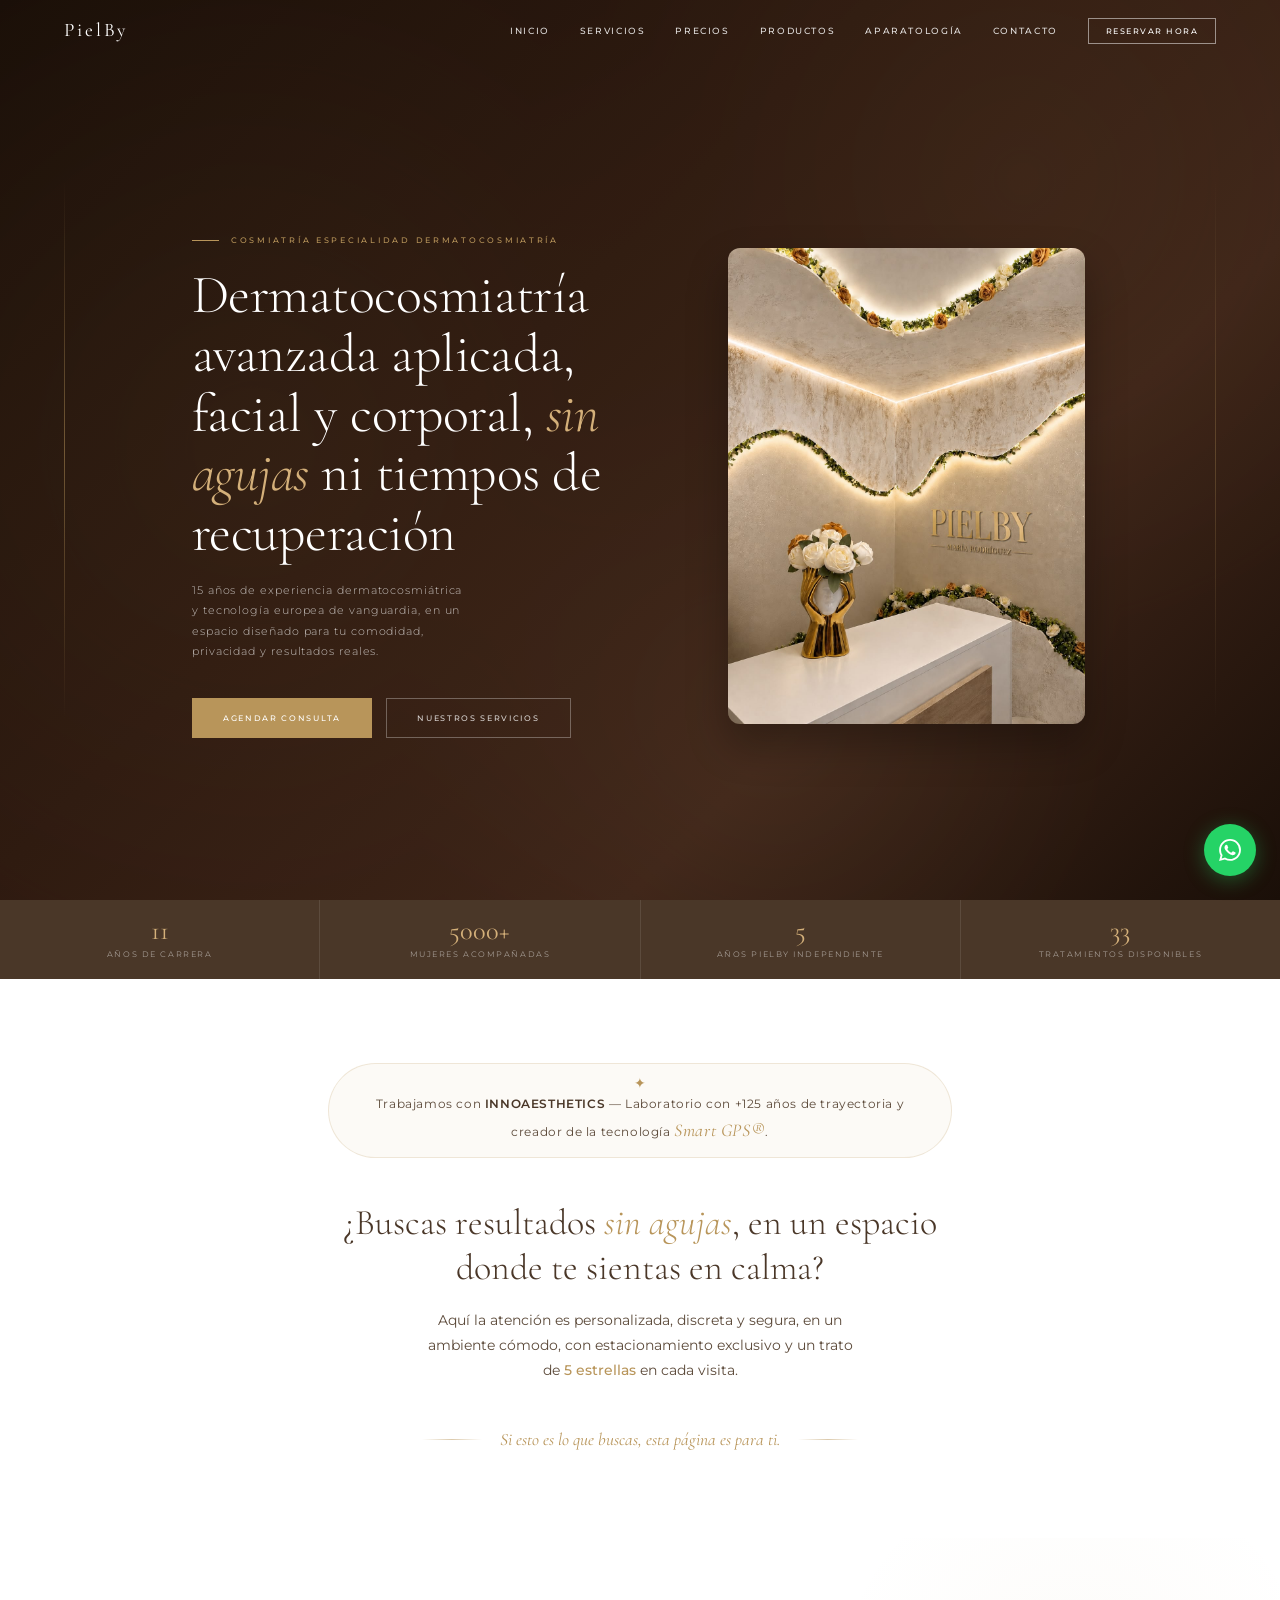
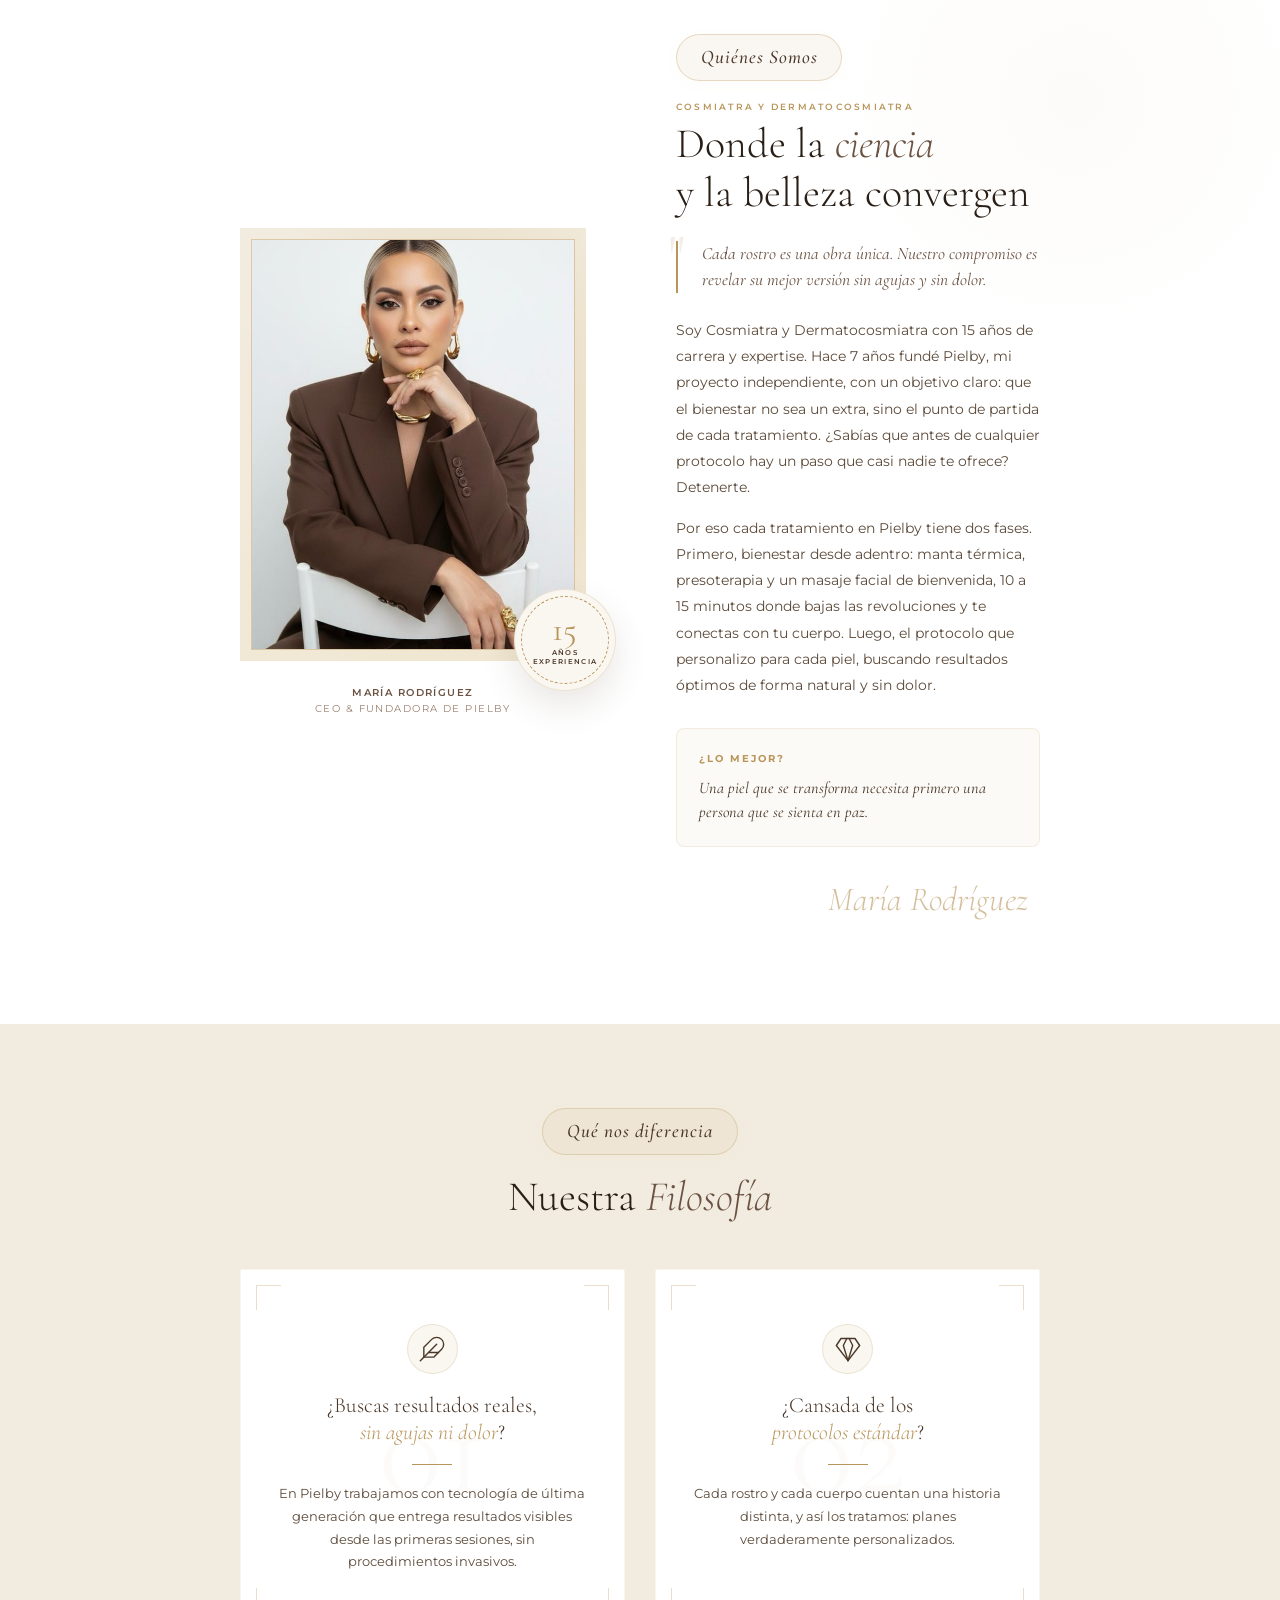
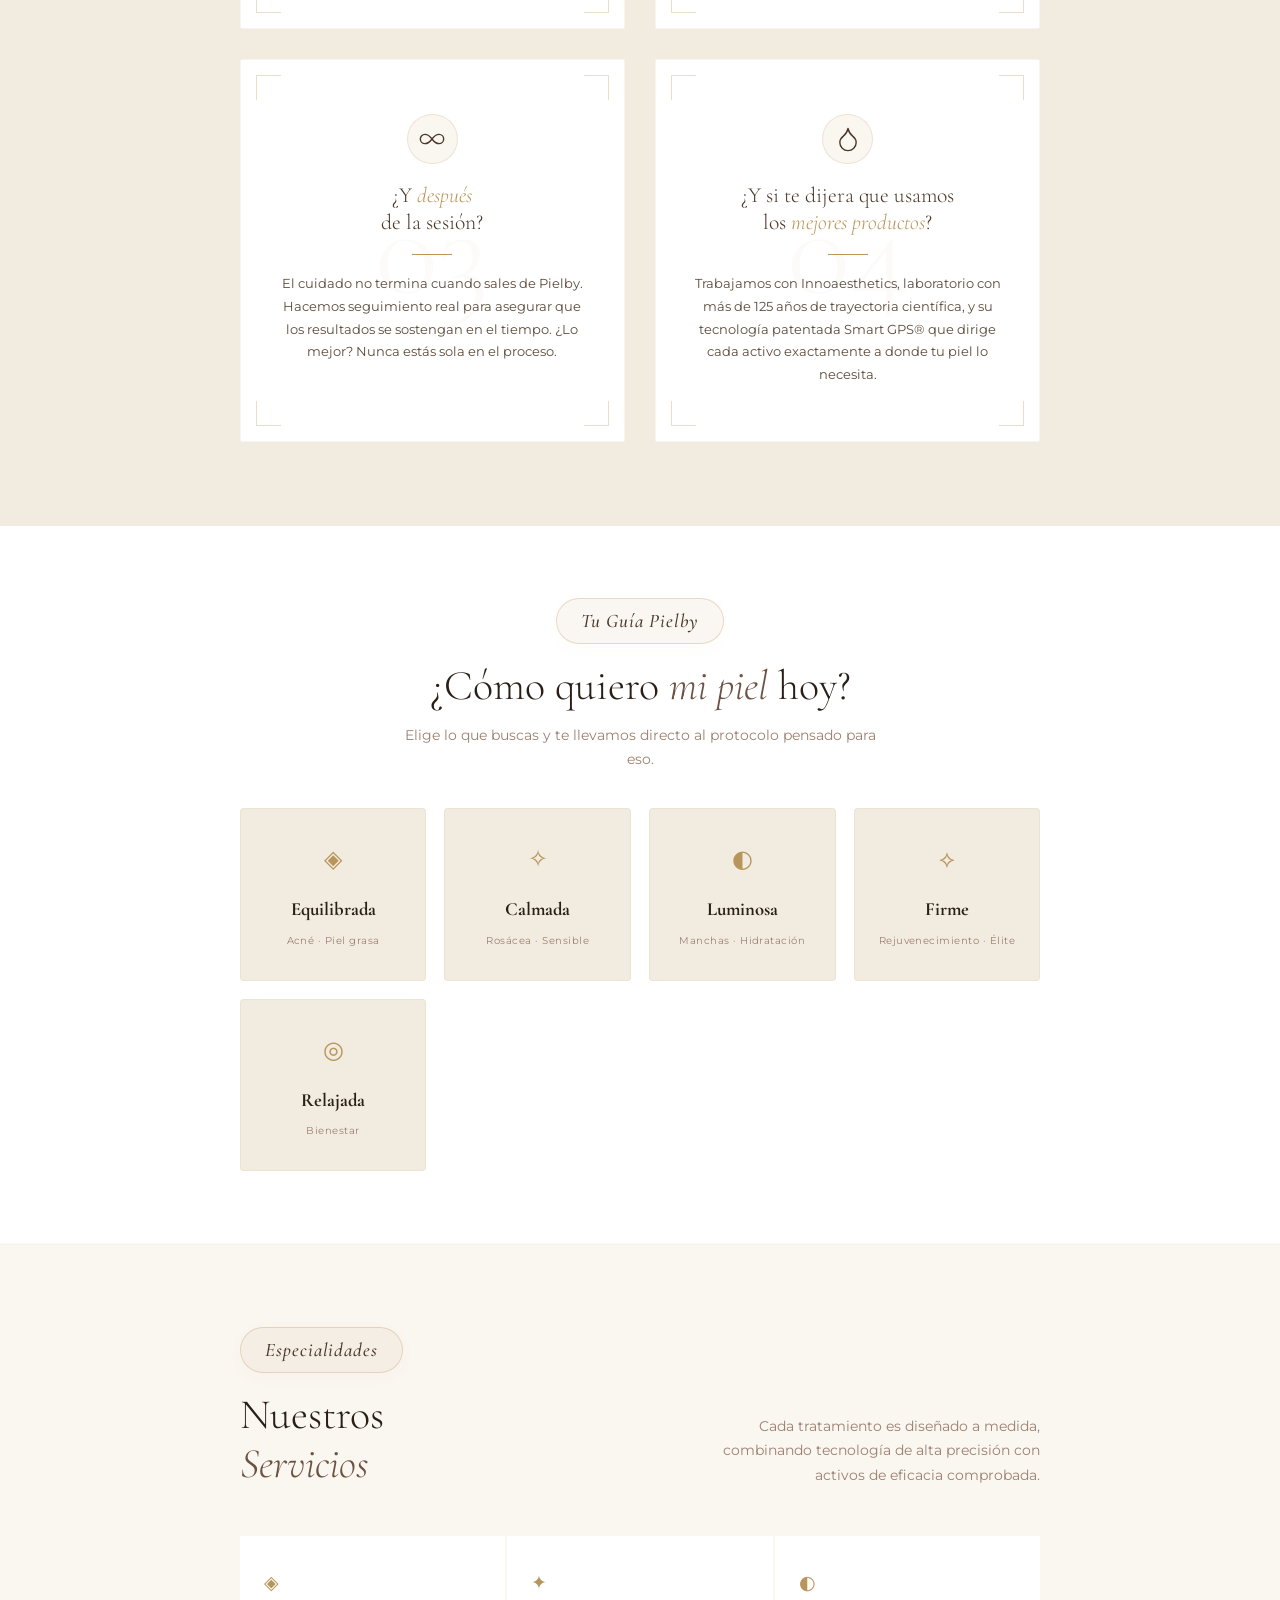
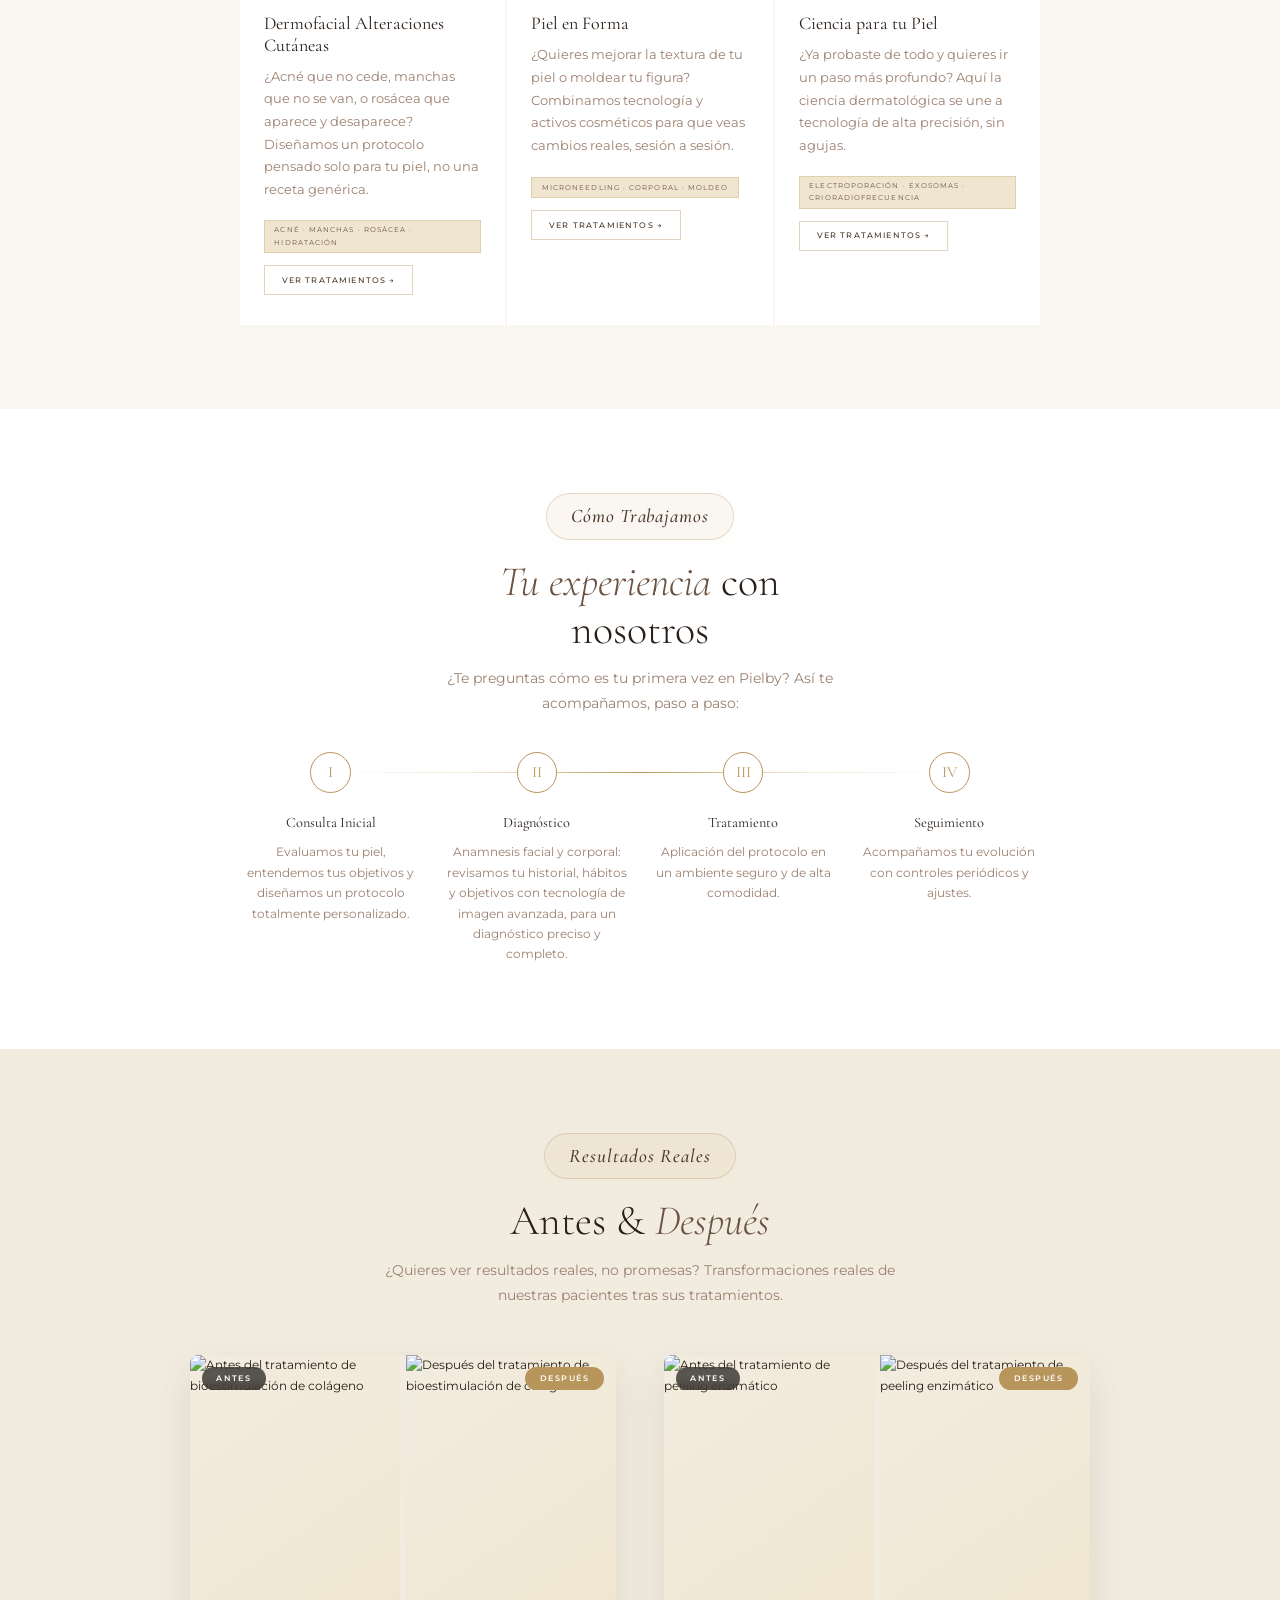
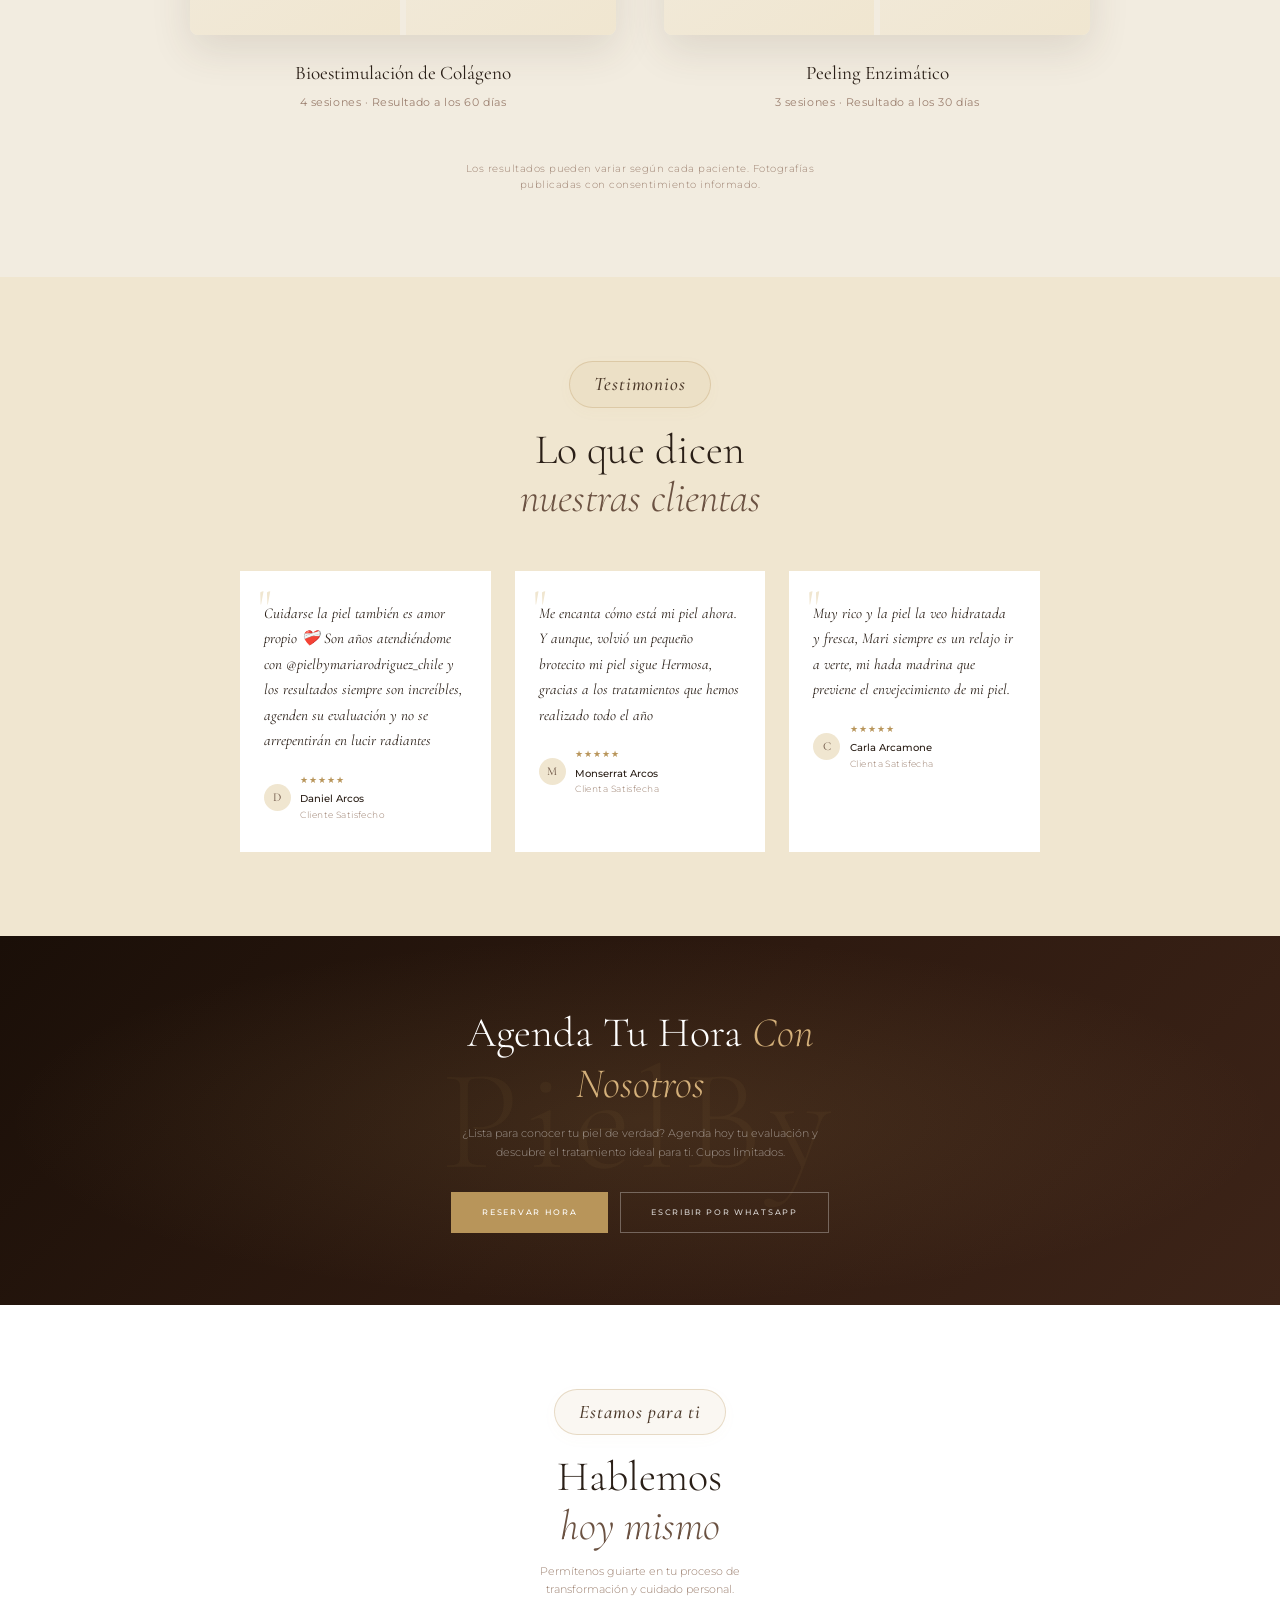
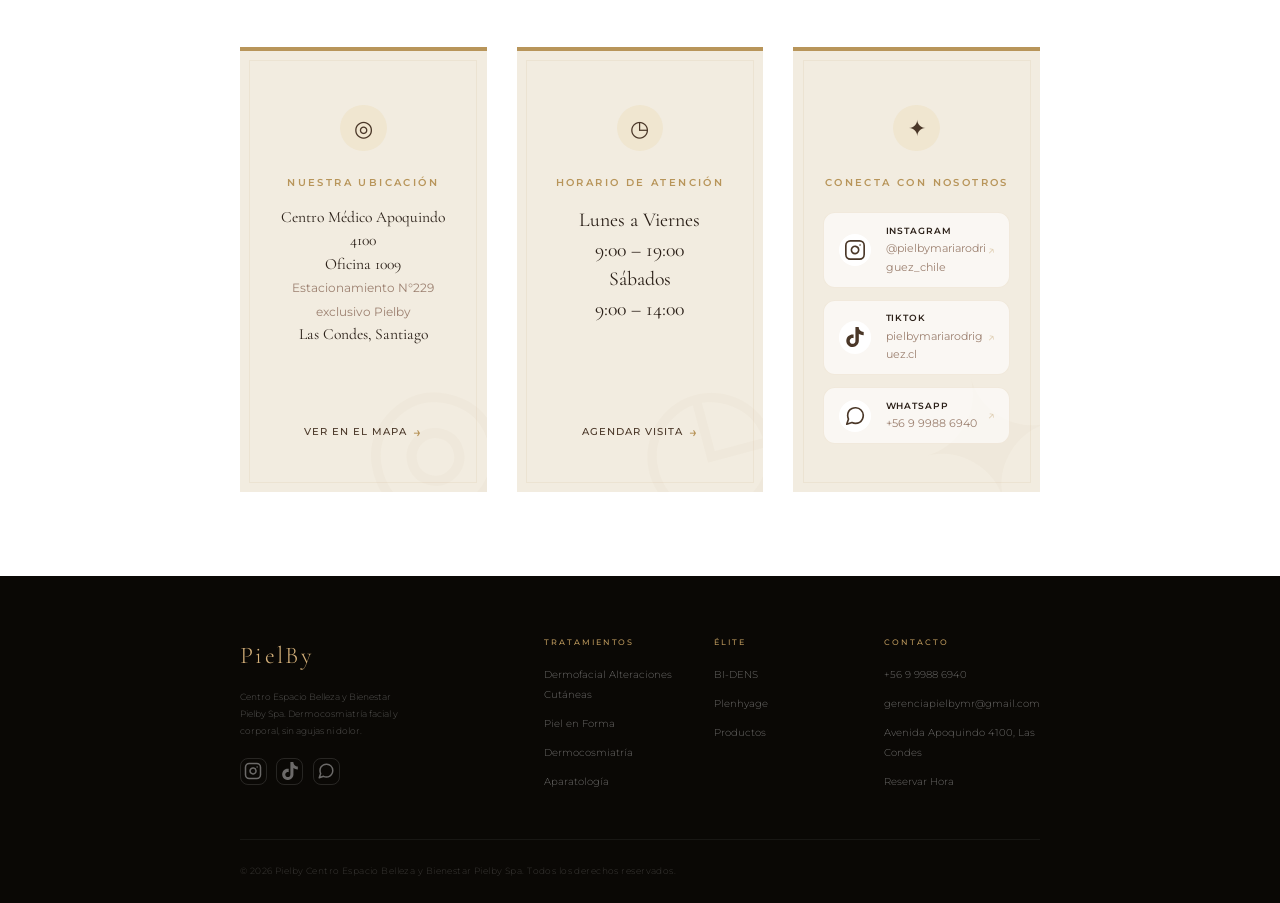
==== index.html @ 535d7259 "probando redireccion" ====
<!DOCTYPE html>
<html lang="es">
<head>
  <meta charset="UTF-8" />
  <meta name="viewport" content="width=device-width, initial-scale=1.0" />
  <title>PielBy — Cosmetología & Dermatocosmiatría</title>
  <link rel="preconnect" href="https://fonts.googleapis.com" />
  <link rel="preconnect" href="https://fonts.gstatic.com" crossorigin />
  <link href="https://fonts.googleapis.com/css2?family=Cormorant+Garamond:ital,wght@0,300;0,400;0,500;0,600;1,300;1,400&family=Montserrat:wght@300;400;500;600&display=swap" rel="stylesheet" />
  <link rel="stylesheet" href="style.css">
  <link rel="icon" type="image/svg+xml" href="Recursos/favicon.svg">
</head>
<body>

<!-- NAV -->
<nav id="navbar">
  <a href="#inicio" class="nav-logo">PielBy</a>
  <ul class="nav-links">
     <li><a href="/index.html#inicio">Inicio</a></li>
    <li><a href="/servicios.html">Servicios</a></li>
    <li><a href="/precios.html">Precios</a></li>  
    <li><a href="/productos.html">Productos</a></li>
    <li><a href="/aparatologia.html">Aparatología</a></li>
    <li><a href="/index.html#contacto">Contacto</a></li>
    <li><a href="https://wa.me/56999886940" class="nav-cta">Reservar Hora</a></li>
  </ul>
  <button class="hamburger" id="hamburger" aria-label="Menú">
    <span></span><span></span><span></span>
  </button>
</nav>

<!-- MOBILE MENU -->
<div class="mobile-menu" id="mobileMenu">
  <button class="mobile-close" id="mobileClose" aria-label="Cerrar menú">✕</button>
  <a href="#inicio" class="mobile-link">Inicio</a>
  <a href="https://github.com/Sebas910/Piel-By/servicios.html" class="mobile-link">Servicios</a>
  <a href="https://github.com/Sebas910/Piel-By/precios.html" class="mobile-link">Precios</a>
  <a href="https://github.com/Sebas910/Piel-By/productos.html" class="mobile-link">Productos</a>
  <a href="https://github.com/Sebas910/Piel-By/aparatologia.html" class="mobile-link">Aparatología</a>
  <a href="https://github.com/Sebas910/Piel-By/index.html#contacto" class="mobile-link">Contacto</a>
  <a href="https://wa.me/56999886940" class="mobile-link" style="color: var(--gold);">Reservar Hora</a>
</div>

<!-- HERO -->
<section class="hero" id="inicio">
  <div class="hero-bg"></div>
  <div class="hero-pattern"></div>
  <div class="hero-line-left"></div>
  <div class="hero-line-right"></div>
 <div class="hero-content">
  <div class="hero-text">
    <p class="hero-eyebrow">Cosmiatría Especialidad Dermatocosmiatría</p>
    <h1 class="hero-title">
      Dermatocosmiatría avanzada aplicada, facial y corporal, <em>sin agujas</em> ni tiempos de recuperación
    </h1>
    <p class="hero-subtitle">15 años de experiencia dermatocosmiátrica y tecnología europea de vanguardia, en un espacio diseñado para tu comodidad, privacidad y resultados reales.</p>
    <div class="hero-actions">
      <a href="https://wa.me/56999886940" class="btn-primary">Agendar Consulta</a>
      <a href="#servicios" class="btn-ghost">Nuestros Servicios</a>
    </div>
  </div>
  
  <div class="hero-image">
    <div class="contenedor-limitado">
      <img src="Recursos/pielby-recepcion.jpeg" alt="Tratamiento estético PielBy">
    </div>
  </div>
  </div>
</section>

<!-- STATS -->
<div class="stats-ribbon">
  <div class="stat-item reveal">
    <span class="stat-number" data-target="15">15</span>
    <span class="stat-label">Años de Carrera</span>
  </div>
  <div class="stat-item reveal" style="transition-delay:0.1s">
    <span class="stat-number" >5000+</span>
    <span class="stat-label">Mujeres Acompañadas</span>
  </div>
  <div class="stat-item reveal" style="transition-delay:0.2s">
    <span class="stat-number" data-target="7">7</span>
    <span class="stat-label">Años Pielby Independiente</span>
  </div>
  <div class="stat-item reveal" style="transition-delay:0.3s">
    <span class="stat-number" data-target="45">45</span>
    <span class="stat-label">Tratamientos Disponibles</span>
  </div>
</div>

<!-- INTRO POST-STATS -->
<section class="intro-block reveal">
  <div class="intro-container">
    
    <!-- Sello de Laboratorio Partner -->
    <div class="intro-partner">
      <span class="partner-icon">✦</span>
      <p class="partner-text">Trabajamos con <strong>Innoaesthetics</strong> — Laboratorio con +125 años de trayectoria y creador de la tecnología <em>Smart GPS®</em>.</p>
    </div>
    
    <!-- Mensaje Principal -->
    <h2 class="intro-statement">
      ¿Buscas resultados <em>sin agujas</em>, en un espacio donde te sientas en calma?
    </h2>
    <p class="intro-text">
      Aquí la atención es personalizada, discreta y segura, en un ambiente cómodo, con estacionamiento exclusivo y un trato de <strong>5 estrellas</strong> en cada visita.
    </p>
    
    <!-- Cierre Elegante -->
    <div class="intro-hook-wrapper">
      <div class="hook-line"></div>
      <p class="intro-hook">Si esto es lo que buscas, esta página es para ti.</p>
      <div class="hook-line"></div>
    </div>

  </div>
</section>

<!-- ABOUT -->
<section class="about" id="nosotros">
  <!-- Elemento decorativo de fondo -->
  <div class="about-bg-decor"></div>

  <div class="about-grid">
    <div class="about-visual reveal-left">
      <div class="about-img-frame">
        <div class="about-img-clip">
          <div class="about-img-overlay">
            <img class="about-img" src="Recursos/Imagen-Inicio.jpeg" alt="María Rodríguez CEO Pielby">
          </div>
        </div>
        <!-- Nuevo sello decorativo flotante -->
        <div class="about-badge-new">
          <span class="badge-ring"></span>
          <div class="badge-content">
            <span class="badge-number">15</span>
            <span class="badge-text">Años<br>Experiencia</span>
          </div>
        </div>
      </div>
      <p class="about-caption">
        <strong>María Rodríguez</strong><br>CEO & Fundadora de Pielby
      </p>
    </div>
    
    <div class="about-text reveal-right">
      <div class="section-tag">Quiénes Somos</div>
      <p class="about-eyebrow">Cosmiatra y Dermatocosmiatra</p>
      
      <h2 class="section-title">Donde la <em>ciencia</em><br>y la belleza convergen</h2>
      
      <!-- Cita destacada con diseño editorial -->
      <div class="about-quote-box">
        <span class="quote-icon">"</span>
        <p class="about-lead">Cada rostro es una obra única. Nuestro compromiso es revelar su mejor versión sin agujas y sin dolor.</p>
      </div>
      
      <p class="about-body">Soy Cosmiatra y Dermatocosmiatra con 15 años de carrera y expertise. Hace 7 años fundé Pielby, mi proyecto independiente, con un objetivo claro: que el bienestar no sea un extra, sino el punto de partida de cada tratamiento. ¿Sabías que antes de cualquier protocolo hay un paso que casi nadie te ofrece? Detenerte.</p>
      
      <p class="about-body">Por eso cada tratamiento en Pielby tiene dos fases. Primero, bienestar desde adentro: manta térmica, presoterapia y un masaje facial de bienvenida, 10 a 15 minutos donde bajas las revoluciones y te conectas con tu cuerpo. Luego, el protocolo que personalizo para cada piel, buscando resultados óptimos de forma natural y sin dolor.</p>
      
      <!-- Caja de resalte final -->
      <div class="about-highlight">
        <p><strong>¿Lo mejor?</strong>Una piel que se transforma necesita primero una persona que se sienta en paz.</p>
      </div>

      <!-- Firma personal -->
      <div class="about-signature">
        <span class="signature-font">María Rodríguez</span>
      </div>
    </div>
  </div>
</section>

<!-- QUÉ NOS DIFERENCIA -->
<section class="differentiators" id="diferenciadores">
  <div class="diff-container">
    
    <div class="diff-header reveal">
      <div class="section-tag">Qué nos diferencia</div>
      <h2 class="section-title">Nuestra <em>Filosofía</em></h2>
    </div>
    
    <div class="diff-grid">
      
      <!-- Pilar 1 -->
      <div class="diff-card reveal" style="transition-delay: 0s;">
        <div class="diff-decor"></div>
        <span class="diff-num">01</span>
        
        <div class="diff-icon-wrapper">
          <!-- Ícono Pluma (Sin dolor / Delicadeza) -->
          <svg width="28" height="28" viewBox="0 0 24 24" fill="none" stroke="currentColor" stroke-width="1.2" stroke-linecap="round" stroke-linejoin="round">
            <path d="M20.24 12.24a6 6 0 0 0-8.49-8.49L5 10.5V19h8.5z"></path>
            <line x1="16" y1="8" x2="2" y2="22"></line>
            <line x1="17.5" y1="15" x2="9" y2="15"></line>
          </svg>
        </div>

        <h3 class="diff-title">¿Buscas resultados reales,<br><em>sin agujas ni dolor</em>?</h3>
        <div class="diff-separator"></div>
        <p class="diff-text">En Pielby trabajamos con tecnología de última generación que entrega resultados visibles desde las primeras sesiones, sin procedimientos invasivos.</p>
      </div>
      
      <!-- Pilar 2 -->
      <div class="diff-card reveal" style="transition-delay: 0.1s;">
        <div class="diff-decor"></div>
        <span class="diff-num">02</span>
        
        <div class="diff-icon-wrapper">
          <!-- Ícono Diamante (Exclusivo / Personalizado) -->
          <svg width="28" height="28" viewBox="0 0 24 24" fill="none" stroke="currentColor" stroke-width="1.2" stroke-linecap="round" stroke-linejoin="round">
            <path d="M6 3h12l4 6-10 13L2 9Z"></path>
            <path d="M11 3 8 9l4 13"></path>
            <path d="M13 3l3 6-4 13"></path>
          </svg>
        </div>

        <h3 class="diff-title">¿Cansada de los<br><em>protocolos estándar</em>?</h3>
        <div class="diff-separator"></div>
        <p class="diff-text">Cada rostro y cada cuerpo cuentan una historia distinta, y así los tratamos: planes verdaderamente personalizados.</p>
      </div>
      
      <!-- Pilar 3 -->
      <div class="diff-card reveal" style="transition-delay: 0.2s;">
        <div class="diff-decor"></div>
        <span class="diff-num">03</span>
        
        <div class="diff-icon-wrapper">
          <!-- Ícono Infinito (Acompañamiento continuo) -->
          <svg width="28" height="28" viewBox="0 0 24 24" fill="none" stroke="currentColor" stroke-width="1.2" stroke-linecap="round" stroke-linejoin="round">
            <path d="M12 12c-2-2.67-4-4-6-4a4 4 0 1 0 0 8c2 0 4-1.33 6-4Zm0 0c2 2.67 4 4 6 4a4 4 0 1 0 0-8c-2 0-4 1.33-6 4Z"></path>
          </svg>
        </div>

        <h3 class="diff-title">¿Y <em>después</em><br>de la sesión?</h3>
        <div class="diff-separator"></div>
        <p class="diff-text">El cuidado no termina cuando sales de Pielby. Hacemos seguimiento real para asegurar que los resultados se sostengan en el tiempo. ¿Lo mejor? Nunca estás sola en el proceso.</p>
      </div>
      
      <!-- Pilar 4 -->
      <div class="diff-card reveal" style="transition-delay: 0.3s;">
        <div class="diff-decor"></div>
        <span class="diff-num">04</span>
        
        <div class="diff-icon-wrapper">
          <!-- Ícono Gota (Sérum / Ciencia / Mejores productos) -->
          <svg width="28" height="28" viewBox="0 0 24 24" fill="none" stroke="currentColor" stroke-width="1.2" stroke-linecap="round" stroke-linejoin="round">
            <path d="M12 22a7 7 0 0 0 7-7c0-2-1-3.9-3-5.5s-3.5-4-4-6.5c-.5 2.5-2 4.9-4 6.5C6 11.1 5 13 5 15a7 7 0 0 0 7 7z"></path>
          </svg>
        </div>

        <h3 class="diff-title">¿Y si te dijera que usamos<br>los <em>mejores productos</em>?</h3>
        <div class="diff-separator"></div>
        <p class="diff-text">Trabajamos con Innoaesthetics, laboratorio con más de 125 años de trayectoria científica, y su tecnología patentada Smart GPS® que dirige cada activo exactamente a donde tu piel lo necesita.</p>
      </div>
      
    </div>
  </div>
</section>

<!-- GUÍA PIELBY -->
<section class="guide" id="guia" style="background: var(--white); padding: 6rem 5vw;">
  <div style="text-align:center; max-width:40rem; margin:0 auto 3rem;">
    <div class="section-tag reveal" style="justify-content:center; gap:0.8rem">Tu Guía Pielby</div>
    <h2 class="section-title reveal">¿Cómo quiero <em>mi piel</em> hoy?</h2>
    <p class="services-desc reveal" style="text-align: center; margin: 1rem auto 0; max-width: 100%;">Elige lo que buscas y te llevamos directo al protocolo pensado para eso.</p>
  </div>
  
  <div class="guide-grid reveal" style="display: grid; grid-template-columns: repeat(auto-fit, minmax(180px, 1fr)); gap: 1.5rem; max-width: 66.7rem; margin: 0 auto;">
    
    <div class="guide-card">
      <div class="guide-icon">◈</div>
      <h3 class="guide-title">Equilibrada</h3>
      <p class="guide-tags">Acné · Piel grasa</p>
    </div>
    
    <div class="guide-card">
      <div class="guide-icon">✧</div>
      <h3 class="guide-title">Calmada</h3>
      <p class="guide-tags">Rosácea · Sensible</p>
    </div>
    
    <div class="guide-card">
      <div class="guide-icon">◐</div>
      <h3 class="guide-title">Luminosa</h3>
      <p class="guide-tags">Manchas · Hidratación</p>
    </div>
    
    <div class="guide-card">
      <div class="guide-icon">⟡</div>
      <h3 class="guide-title">Firme</h3>
      <p class="guide-tags">Rejuvenecimiento · Élite</p>
    </div>
    
    <div class="guide-card">
      <div class="guide-icon">◎</div>
      <h3 class="guide-title">Relajada</h3>
      <p class="guide-tags">Bienestar</p>
    </div>

  </div>
</section>

<!-- SERVICES -->
<section class="services" id="servicios">
  <div class="services-header">
    <div>
      <div class="section-tag">Especialidades</div>
      <h2 class="section-title">Nuestros<br><em>Servicios</em></h2>
    </div>
    <p class="services-desc">Cada tratamiento es diseñado a medida, combinando tecnología de alta precisión con activos de eficacia comprobada.</p>
  </div>
  <div class="services-grid">

    <!-- CATEGORÍA 1 -->
    <div class="service-card reveal" style="transition-delay:0s;">
      <div class="service-icon">◈</div>
      <h3 class="service-name">Dermofacial Alteraciones Cutáneas</h3>
      <p class="service-desc">¿Acné que no cede, manchas que no se van, o rosácea que aparece y desaparece? Diseñamos un protocolo pensado solo para tu piel, no una receta genérica.</p>
      <span class="service-tag">Acné · Manchas · Rosácea · Hidratación</span>
      <br>
      <a href="servicios.html#patologias" class="service-card-btn">Ver tratamientos →</a>
    </div>

    <!-- CATEGORÍA 2 -->
    <div class="service-card reveal" style="transition-delay:0.1s;">
      <div class="service-icon">✦</div>
      <h3 class="service-name">Piel en Forma</h3>
      <p class="service-desc">¿Quieres mejorar la textura de tu piel o moldear tu figura? Combinamos tecnología y activos cosméticos para que veas cambios reales, sesión a sesión.</p>
      <span class="service-tag">Microneedling · Corporal · Moldeo</span>
      <br>
      <a href="servicios.html#cosmetologia" class="service-card-btn">Ver tratamientos →</a>
    </div>

    <!-- CATEGORÍA 3 -->
    <div class="service-card reveal" style="transition-delay:0.2s;">
      <div class="service-icon">◐</div>
      <h3 class="service-name">Ciencia para tu Piel</h3>
      <p class="service-desc">¿Ya probaste de todo y quieres ir un paso más profundo? Aquí la ciencia dermatológica se une a tecnología de alta precisión, sin agujas.</p>
      <span class="service-tag">Electroporación · Exosomas · CrioRadiofrecuencia</span>
      <br>
      <a href="servicios.html#dermocosmiatria" class="service-card-btn">Ver tratamientos →</a>
    </div>

  </div>
</section>

<!-- PROCESS -->
<section class="process">
  <div style="text-align:center; max-width:33.5rem; margin:0 auto 1rem;">
    <div class="section-tag reveal" style="justify-content:center; gap:0.8rem">Cómo Trabajamos</div>
    <h2 class="section-title reveal"><em>Tu experiencia</em> con nosotros</h2>
    <p class="services-desc reveal" style="text-align: center; margin: 1rem auto 0; max-width: 100%;">¿Te preguntas cómo es tu primera vez en Pielby? Así te acompañamos, paso a paso:</p>
  </div>
  <div class="process-grid">
    <div class="process-step reveal" style="transition-delay:0s">
      <div class="step-circle"><span class="step-num">I</span></div>
      <h3 class="step-title">Consulta Inicial</h3>
      <p class="step-text">Evaluamos tu piel, entendemos tus objetivos y diseñamos un protocolo totalmente personalizado.</p>
    </div>
    <div class="process-step reveal" style="transition-delay:0.1s">
      <div class="step-circle"><span class="step-num">II</span></div>
      <h3 class="step-title">Diagnóstico</h3>
      <p class="step-text">Anamnesis facial y corporal: revisamos tu historial, hábitos y objetivos con tecnología de imagen avanzada, para un diagnóstico preciso y completo.</p>
    </div>
    <div class="process-step reveal" style="transition-delay:0.2s">
      <div class="step-circle"><span class="step-num">III</span></div>
      <h3 class="step-title">Tratamiento</h3>
      <p class="step-text">Aplicación del protocolo en un ambiente seguro y de alta comodidad.</p>
    </div>
    <div class="process-step reveal" style="transition-delay:0.3s">
      <div class="step-circle"><span class="step-num">IV</span></div>
      <h3 class="step-title">Seguimiento</h3>
      <p class="step-text">Acompañamos tu evolución con controles periódicos y ajustes.</p>
    </div>
  </div>
</section>

<!-- ANTES Y DESPUÉS -->
<section class="results" id="resultados">
  <div class="results-header">
    <div class="section-tag reveal" style="justify-content:center; gap:0.8rem">Resultados Reales</div>
    <h2 class="section-title reveal">Antes &amp; <em>Después</em></h2>
    <p class="results-desc reveal">¿Quieres ver resultados reales, no promesas? Transformaciones reales de nuestras pacientes tras sus tratamientos.</p>
  </div>
  <div class="results-grid">

    <div class="ba-card reveal" style="transition-delay:0s">
      <div class="ba-pair">
        <div class="ba-photo">
          <img src="Recursos/Antes-Despues/paciente1-antes.jpg" alt="Antes del tratamiento de bioestimulación de colágeno">
          <span class="ba-tag ba-tag-before">Antes</span>
        </div>
        <div class="ba-photo">
          <img src="Recursos/Antes-Despues/paciente1-despues.jpg" alt="Después del tratamiento de bioestimulación de colágeno">
          <span class="ba-tag ba-tag-after">Después</span>
        </div>
      </div>
      <div class="ba-info">
        <h3 class="ba-treatment">Bioestimulación de Colágeno</h3>
        <p class="ba-sessions">4 sesiones · Resultado a los 60 días</p>
      </div>
    </div>

    <div class="ba-card reveal" style="transition-delay:0.1s">
      <div class="ba-pair">
        <div class="ba-photo">
          <img src="Recursos/Antes-Despues/paciente2-antes.jpg" alt="Antes del tratamiento de peeling enzimático">
          <span class="ba-tag ba-tag-before">Antes</span>
        </div>
        <div class="ba-photo">
          <img src="Recursos/Antes-Despues/paciente2-despues.jpg" alt="Después del tratamiento de peeling enzimático">
          <span class="ba-tag ba-tag-after">Después</span>
        </div>
      </div>
      <div class="ba-info">
        <h3 class="ba-treatment">Peeling Enzimático</h3>
        <p class="ba-sessions">3 sesiones · Resultado a los 30 días</p>
      </div>
    </div>

  </div>
  <p class="results-disclaimer reveal">Los resultados pueden variar según cada paciente. Fotografías publicadas con consentimiento informado.</p>
</section>

<!-- TESTIMONIOS -->
<section class="testimonials">
  <div class="testimonials-header">
    <div class="section-tag reveal">Testimonios</div>
    <h2 class="section-title reveal">Lo que dicen<br><em>nuestras clientas</em></h2>
  </div>
  <div class="testimonials-grid">
    <a href="https://www.instagram.com/p/DZBH5u8yWgY/" target="_blank" class="testimonial-card">
  <div class="testimonial-quote">"</div>
  <p class="testimonial-text">Cuidarse la piel también es amor propio ❤️‍🩹 Son años atendiéndome con @pielbymariarodriguez_chile y los resultados siempre son increíbles, agenden su evaluación y no se arrepentirán en lucir radiantes </p>
  <div class="testimonial-author">
    <div class="author-avatar">D</div>
    <div>
      <div class="stars">★★★★★</div>
      <div class="author-name">Daniel Arcos</div>
      <div class="author-detail">Cliente Satisfecho</div>
    </div>
  </div>
</a>
     <a href="https://www.instagram.com/p/DV9erprJWWP/" target="_blank" class="testimonial-card">
  <div class="testimonial-quote">"</div>
  <p class="testimonial-text">Me encanta cómo está mi piel ahora. Y aunque, volvió un pequeño brotecito mi piel sigue Hermosa, gracias a los tratamientos que hemos realizado todo el año</p>
  <div class="testimonial-author">
    <div class="author-avatar">M</div>
    <div>
      <div class="stars">★★★★★</div>
      <div class="author-name">Monserrat Arcos</div>
      <div class="author-detail">Clienta Satisfecha</div>
    </div>
  </div>
</a>
     <a href="https://www.instagram.com/p/DY7jh72Mpmv/" target="_blank" class="testimonial-card">
  <div class="testimonial-quote">"</div>
  <p class="testimonial-text">Muy rico y la piel la veo hidratada y fresca, Mari siempre es un relajo ir a verte, mi hada madrina que previene el envejecimiento de mi piel.</p>
  <div class="testimonial-author">
    <div class="author-avatar">C</div>
    <div>
      <div class="stars">★★★★★</div>
      <div class="author-name">Carla Arcamone</div>
      <div class="author-detail">Clienta Satisfecha</div>
    </div>
  </div>
</a>
  </div>
</section>

<!-- CTA BANNER -->
<section class="cta-banner">
  <div class="cta-decor">PielBy</div>
  <div class="cta-content">
    <h2 class="cta-title">Agenda Tu Hora <em>Con Nosotros</em></h2>
    <p class="cta-text">¿Lista para conocer tu piel de verdad? Agenda hoy tu evaluación y descubre el tratamiento ideal para ti. Cupos limitados.</p>
    <div class="cta-actions">
      <a href="https://wa.me/56999886940" class="btn-primary">Reservar Hora</a>
      <a href="https://wa.me/56999886940" target="_blank" class="btn-ghost">Escribir por WhatsApp</a>
    </div>
  </div>
</section>

<!-- CONTACTO PREMIUM -->
<section class="contact" id="contacto">
  <div class="contact-container">
    
    <div class="contact-header">
      <div class="section-tag reveal" style="justify-content: center; gap: 0.8rem;">Estamos para ti</div>
      <h2 class="section-title reveal" style="text-align: center;">Hablemos<br><em>hoy mismo</em></h2>
      <p class="contact-subtitle reveal">Permítenos guiarte en tu proceso de transformación y cuidado personal.</p>
    </div>
    
    <div class="contact-clean-grid">
      
      <!-- BLOQUE 1: DIRECCIÓN -->
      <div class="contact-card-info reveal" style="transition-delay: 0.1s">
        <div class="card-inner-border"></div>
        <div class="card-watermark">◎</div>
        <div class="contact-icon-circle">◎</div>
        <h3 class="contact-info-label">Nuestra Ubicación</h3>
        <div class="contact-info-val serif-val" style="font-size: 1.3rem;">Centro Médico Apoquindo 4100<br>Oficina 1009<br><span style="font-size:1rem; color:var(--text-light); font-family: 'Montserrat', sans-serif;">Estacionamiento N°229 exclusivo Pielby</span><br>Las Condes, Santiago</div>
        <a href="https://maps.google.com/?q=Av.+Apoquindo+4100,+Las+Condes,+Santiago" target="_blank" rel="noopener" class="contact-card-link">Ver en el mapa <span>→</span></a>
      </div>

      <!-- BLOQUE 2: HORARIO -->
      <div class="contact-card-info reveal" style="transition-delay: 0.2s">
        <div class="card-inner-border"></div>
        <div class="card-watermark">◷</div>
        <div class="contact-icon-circle">◷</div>
        <h3 class="contact-info-label">Horario de Atención</h3>
        <div class="contact-info-val serif-val">Lunes a Viernes<br>9:00 – 19:00<br>Sábados<br>9:00 – 14:00</div>
        <a href="https://wa.me/56999886940" class="contact-card-link">Agendar visita <span>→</span></a>
      </div>

      <!-- BLOQUE 3: REDES SOCIALES DETALLADAS -->
      <div class="contact-card-info reveal" style="transition-delay: 0.3s">
        <div class="card-inner-border"></div>
        <div class="card-watermark">✦</div>
        <div class="contact-icon-circle">✦</div>
        <h3 class="contact-info-label">Conecta con Nosotros</h3>
        <div class="contact-social-list">
          <a href="https://www.instagram.com/pielby_cl" target="_blank" rel="noopener" class="detailed-social-item" aria-label="Instagram">
            <div class="social-icon-wrapper">
              <svg width="22" height="22" viewBox="0 0 24 24" fill="none" stroke="currentColor" stroke-width="1.8" stroke-linecap="round" stroke-linejoin="round"><rect x="2" y="2" width="20" height="20" rx="5" ry="5"></rect><path d="M16 11.37A4 4 0 1 1 12.63 8 4 4 0 0 1 16 11.37z"></path><line x1="17.5" y1="6.5" x2="17.5" y2="6.5"></line></svg>
            </div>
            <div class="social-text">
              <span class="social-name">Instagram</span>
              <span class="social-handle">@pielbymariarodriguez_chile</span>
            </div>
            <div class="social-arrow">↗</div>
          </a>
          <a href="https://www.tiktok.com/@pielbymariarodriguezcl" target="_blank" rel="noopener" class="detailed-social-item" aria-label="TikTok">
            <div class="social-icon-wrapper">
              <svg width="20" height="20" viewBox="0 0 24 24" fill="currentColor"><path d="M12.53.02C13.84 0 15.14.01 16.44 0c.08 1.53.63 3.09 1.75 4.17 1.12 1.11 2.7 1.62 4.24 1.79v4.03c-1.44-.05-2.89-.35-4.2-.97-.57-.26-1.1-.59-1.62-.93-.01 2.92.01 5.84-.02 8.75-.08 1.4-.54 2.79-1.35 3.94-1.31 1.92-3.58 3.17-5.91 3.21-1.43.08-2.86-.31-4.08-1.03-2.02-1.19-3.44-3.37-3.65-5.71-.02-.5-.03-1-.01-1.49.18-1.9 1.12-3.72 2.58-4.96 1.66-1.44 3.98-2.13 6.15-1.72.02 1.48-.04 2.96-.04 4.44-.99-.32-2.15-.23-3.02.37-.63.41-1.11 1.04-1.36 1.75-.21.51-.15 1.07-.14 1.61.24 1.64 1.82 3.02 3.5 2.87 1.12-.01 2.19-.66 2.77-1.61.19-.33.4-.67.41-1.06.1-1.79.06-3.57.07-5.36.01-4.03-.01-8.05.02-12.07z"></path></svg>
            </div>
            <div class="social-text">
              <span class="social-name">TikTok</span>
              <span class="social-handle">pielbymariarodriguez.cl</span>
            </div>
            <div class="social-arrow">↗</div>
          </a>
          <a href="https://wa.me/56999886940" target="_blank" class="detailed-social-item" aria-label="WhatsApp">
            <div class="social-icon-wrapper">
              <svg width="22" height="22" viewBox="0 0 24 24" fill="none" stroke="currentColor" stroke-width="1.8" stroke-linecap="round" stroke-linejoin="round"><path d="M21 11.5a8.38 8.38 0 0 1-.9 3.8 8.5 8.5 0 0 1-7.6 4.7 8.38 8.38 0 0 1-3.8-.9L3 21l1.9-5.7a8.38 8.38 0 0 1-.9-3.8 8.5 8.5 0 0 1 4.7-7.6 8.38 8.38 0 0 1 3.8-.9h.5a8.48 8.48 0 0 1 8 8v.5z"></path></svg>
            </div>
            <div class="social-text">
              <span class="social-name">WhatsApp</span>
              <span class="social-handle">+56 9 9988 6940</span>
            </div>
            <div class="social-arrow">↗</div>
          </a>
        </div>
      </div>
      
    </div>
  </div>
</section>

<!-- FOOTER STANDARDIZADO -->
<footer>
  <div class="footer-grid">
    <div>
      <div class="footer-brand">PielBy</div>
      <p class="footer-tagline">Centro Espacio Belleza y Bienestar Pielby Spa. Dermocosmiatría facial y corporal, sin agujas ni dolor.</p>
      <div class="footer-social">
        <a href="https://www.instagram.com/pielbymariarodriguez_chile" target="_blank" rel="noopener" class="social-btn" aria-label="Instagram">
          <svg width="18" height="18" viewBox="0 0 24 24" fill="none" stroke="currentColor" stroke-width="2" stroke-linecap="round" stroke-linejoin="round"><rect x="2" y="2" width="20" height="20" rx="5" ry="5"></rect><path d="M16 11.37A4 4 0 1 1 12.63 8 4 4 0 0 1 16 11.37z"></path><line x1="17.5" y1="6.5" x2="17.5" y2="6.5"></line></svg>
        </a>
        <a href="https://www.tiktok.com/@pielbymariarodriguezcl" target="_blank" rel="noopener" class="social-btn" aria-label="TikTok">
          <svg width="18" height="18" viewBox="0 0 24 24" fill="currentColor"><path d="M12.53.02C13.84 0 15.14.01 16.44 0c.08 1.53.63 3.09 1.75 4.17 1.12 1.11 2.7 1.62 4.24 1.79v4.03c-1.44-.05-2.89-.35-4.2-.97-.57-.26-1.1-.59-1.62-.93-.01 2.92.01 5.84-.02 8.75-.08 1.4-.54 2.79-1.35 3.94-1.31 1.92-3.58 3.17-5.91 3.21-1.43.08-2.86-.31-4.08-1.03-2.02-1.19-3.44-3.37-3.65-5.71-.02-.5-.03-1-.01-1.49.18-1.9 1.12-3.72 2.58-4.96 1.66-1.44 3.98-2.13 6.15-1.72.02 1.48-.04 2.96-.04 4.44-.99-.32-2.15-.23-3.02.37-.63.41-1.11 1.04-1.36 1.75-.21.51-.15 1.07-.14 1.61.24 1.64 1.82 3.02 3.5 2.87 1.12-.01 2.19-.66 2.77-1.61.19-.33.4-.67.41-1.06.1-1.79.06-3.57.07-5.36.01-4.03-.01-8.05.02-12.07z"></path></svg>
        </a>
        <a href="https://wa.me/56999886940" class="social-btn" aria-label="WhatsApp">
          <svg width="18" height="18" viewBox="0 0 24 24" fill="none" stroke="currentColor" stroke-width="2" stroke-linecap="round" stroke-linejoin="round"><path d="M21 11.5a8.38 8.38 0 0 1-.9 3.8 8.5 8.5 0 0 1-7.6 4.7 8.38 8.38 0 0 1-3.8-.9L3 21l1.9-5.7a8.38 8.38 0 0 1-.9-3.8 8.5 8.5 0 0 1 4.7-7.6 8.38 8.38 0 0 1 3.8-.9h.5a8.48 8.48 0 0 1 8 8v.5z"></path></svg>
        </a>
      </div>
    </div>
    <div>
      <div class="footer-col-title">Tratamientos</div>
      <ul class="footer-links">
        <li><a href="servicios.html#patologias">Dermofacial Alteraciones Cutáneas</a></li>
        <li><a href="servicios.html#cosmetologia">Piel en Forma</a></li>
        <li><a href="servicios.html#dermocosmiatria">Dermocosmiatría</a></li>
        <li><a href="aparatologia.html">Aparatología</a></li>
      </ul>
    </div>
    <div>
      <div class="footer-col-title">Élite</div>
      <ul class="footer-links">
        <li><a href="#">BI-DENS</a></li>
        <li><a href="#">Plenhyage</a></li>
        <li><a href="productos.html">Productos</a></li>
      </ul>
    </div>
    <div>
      <div class="footer-col-title">Contacto</div>
      <ul class="footer-links">
        <li><a href="tel:+56999886940">+56 9 9988 6940</a></li>
        <li><a href="mailto:gerenciapielbymr@gmail.com">gerenciapielbymr@gmail.com</a></li>
        <li><a href="https://maps.google.com/?q=Av.+Apoquindo+4100,+Las+Condes,+Santiago" target="_blank" rel="noopener">Avenida Apoquindo 4100, Las Condes</a></li>
        <li><a href="https://wa.me/56999886940">Reservar Hora</a></li>
      </ul>
    </div>
  </div>
  <div class="footer-bottom">
    <span class="footer-copy">© 2026 Pielby Centro Espacio Belleza y Bienestar Pielby Spa. Todos los derechos reservados.</span>
  </div>
</footer>

<!-- FLOATING WA -->
<a href="https://wa.me/56999886940" target="_blank" class="wa-float" aria-label="WhatsApp">
  <svg width="22" height="22" viewBox="0 0 24 24" fill="currentColor"><path d="M17.472 14.382c-.297-.149-1.758-.867-2.03-.967-.273-.099-.471-.148-.67.15-.197.297-.767.966-.94 1.164-.173.199-.347.223-.644.075-.297-.15-1.255-.463-2.39-1.475-.883-.788-1.48-1.761-1.653-2.059-.173-.297-.018-.458.13-.606.134-.133.298-.347.446-.52.149-.174.198-.298.298-.497.099-.198.05-.371-.025-.52-.075-.149-.669-1.612-.916-2.207-.242-.579-.487-.5-.669-.51-.173-.008-.371-.01-.57-.01-.198 0-.52.074-.792.372-.272.297-1.04 1.016-1.04 2.479 0 1.462 1.065 2.875 1.213 3.074.149.198 2.096 3.2 5.077 4.487.709.306 1.262.489 1.694.625.712.227 1.36.195 1.871.118.571-.085 1.758-.719 2.006-1.413.248-.694.248-1.289.173-1.413-.074-.124-.272-.198-.57-.347m-5.421 7.403h-.004a9.87 9.87 0 01-5.031-1.378l-.361-.214-3.741.982.998-3.648-.235-.374a9.86 9.86 0 01-1.51-5.26c.001-5.45 4.436-9.884 9.888-9.884 2.64 0 5.122 1.03 6.988 2.898a9.825 9.825 0 012.893 6.994c-.003 5.45-4.437 9.884-9.885 9.884m8.413-18.297A11.815 11.815 0 0012.05 0C5.495 0 .16 5.335.157 11.892c0 2.096.547 4.142 1.588 5.945L.057 24l6.305-1.654a11.882 11.882 0 005.683 1.448h.005c6.554 0 11.89-5.335 11.893-11.893a11.821 11.821 0 00-3.48-8.413z"/></svg>
</a>

<script>
  // Nav scroll
  const nav = document.getElementById('navbar');
  window.addEventListener('scroll', () => {
    nav.classList.toggle('scrolled', window.scrollY > 60);
  });

  // Mobile menu
  const hamburger = document.getElementById('hamburger');
  const mobileMenu = document.getElementById('mobileMenu');
  const mobileClose = document.getElementById('mobileClose');
  hamburger.addEventListener('click', () => mobileMenu.classList.add('open'));
  mobileClose.addEventListener('click', () => mobileMenu.classList.remove('open'));
  document.querySelectorAll('.mobile-link').forEach(link => {
    link.addEventListener('click', () => mobileMenu.classList.remove('open'));
  });

  // Scroll reveal
  const revealEls = document.querySelectorAll('.reveal, .reveal-left, .reveal-right');
  const revealObserver = new IntersectionObserver((entries) => {
    entries.forEach(e => { if (e.isIntersecting) { e.target.classList.add('visible'); revealObserver.unobserve(e.target); } });
  }, { threshold: 0.12 });
  revealEls.forEach(el => revealObserver.observe(el));

  // Counter animation
  function animateCounter(el, target, suffix) {
    let start = 0;
    const duration = 2000;
    const step = target / (duration / 16);
    const timer = setInterval(() => {
      start += step;
      if (start >= target) { start = target; clearInterval(timer); }
      el.textContent = Math.floor(start).toLocaleString('es-CL') + (suffix || '');
    }, 16);
  }
  const counterObserver = new IntersectionObserver((entries) => {
    entries.forEach(e => {
      if (e.isIntersecting) {
        const target = parseInt(e.target.dataset.target);
        const suffix = e.target.dataset.suffix || '';
        animateCounter(e.target, target, suffix);
        counterObserver.unobserve(e.target);
      }
    });
  }, { threshold: 0.5 });
  document.querySelectorAll('[data-target]').forEach(el => counterObserver.observe(el));

  // Smooth scroll for nav links
  document.querySelectorAll('a[href^="#"]').forEach(a => {
    a.addEventListener('click', e => {
      const id = a.getAttribute('href');
      if (id === '#') return;
      const target = document.querySelector(id);
      if (target) {
        e.preventDefault();
        target.scrollIntoView({ behavior: 'smooth', block: 'start' });
      }
    });
  });
</script>
</body>
</html>
---- style.css ----
*, *::before, *::after { box-sizing: border-box; margin: 0; padding: 0; }
img { max-width: 100%; height: auto; display: block; }
p, h1, h2, h3, a, span { overflow-wrap: break-word; word-wrap: break-word; }

:root {
  --cream: #faf6f0;
  --cream-dark: #f2ece0;
  --gold: #b8955a;
  --gold-light: #d4b07a;
  --gold-pale: #f0e6d0;
  --brown: #4a3728;
  --brown-mid: #6b5242;
  --text-dark: #2a1f17;
  --text-mid: #5c4a3a;
  --text-light: #9c8070;
  --white: #ffffff;
  --black: #0a0805;
  --rose: #c4897a;
  --sage: #8a9e8c;
  --nav-h: 5rem;
}

p {
  font-size: 1.15rem;
}

html { scroll-behavior: smooth; font-size: clamp(0.75rem, 0.9375vw, 1.25rem); scroll-padding-top: calc(var(--nav-h) + 1rem); }
[id] { scroll-margin-top: calc(var(--nav-h) + 1rem); }

body {
  font-family: 'Montserrat', sans-serif;
  overflow-x: hidden;
  width: 100%;
  max-width: 100vw;
  word-wrap: break-word;
  overflow-wrap: break-word;
  -webkit-font-smoothing: antialiased;
  background: var(--cream);
  color: var(--text-dark);
  line-height: 1.7;
}

/* ── NAV CON ANIMACIÓN ── */
#navbar {
  position: fixed; 
  top: 0; 
  width: 100%; 
  z-index: 100;
  height: var(--nav-h);
  padding: 0 5vw;
  display: flex; 
  align-items: center; 
  justify-content: space-between;
  background: transparent; 
  transition: background 0.5s, box-shadow 0.4s;
  animation: navSlideDown 0.8s cubic-bezier(0.165, 0.84, 0.44, 1);
}
@keyframes navSlideDown { from { transform: translateY(-100%); } to { transform: translateY(0); } }

#navbar.scrolled {
  background: rgba(250, 246, 240, 0.96);
  box-shadow: 0 1px 0 rgba(184,149,90,0.2);
  backdrop-filter: blur(10px);
}
.nav-logo {
  font-family: 'Cormorant Garamond', serif;
  font-size: 1.6rem;
  font-weight: 400;
  letter-spacing: 0.15em;
  color: var(--white);
  text-decoration: none;
  transition: color 0.4s;
}
#navbar.scrolled .nav-logo { color: var(--brown); }

.nav-links { display: flex; gap: 2.5rem; list-style: none; align-items: center; }
.nav-links a {
  font-size: 0.75rem;
  font-weight: 500;
  letter-spacing: 0.18em;
  text-transform: uppercase;
  color: rgba(255,255,255,0.85);
  text-decoration: none;
  transition: color 0.3s;
  position: relative;
}
.nav-links a::after {
  content: ''; position: absolute; bottom: -6px; left: 0; width: 0%; height: 1px;
  background: var(--gold); transition: width 0.3s cubic-bezier(0.165, 0.84, 0.44, 1);
}
.nav-links a:hover::after { width: 100%; }

#navbar.scrolled .nav-links a { color: var(--text-mid); }
.nav-links a:hover { color: var(--gold); }
.nav-cta {
  font-size: 0.7rem !important;
  letter-spacing: 0.2em;
  text-transform: uppercase;
  padding: 0.6rem 1.4rem;
  border: 1px solid rgba(255,255,255,0.5);
  border-radius: 0;
  color: var(--white) !important;
  transition: background 0.3s, border-color 0.3s, color 0.3s !important;
}
.nav-cta:hover { background: var(--gold) !important; border-color: var(--gold) !important; color: var(--white) !important; }
#navbar.scrolled .nav-cta { border-color: var(--gold) !important; color: var(--gold) !important; }
#navbar.scrolled .nav-cta:hover { background: var(--gold) !important; color: var(--white) !important; }

/* Hamburger */
.hamburger {
  display: none; flex-direction: column; gap: 5px; cursor: pointer; background: none; border: none; padding: 4px;
}
.hamburger span { width: 24px; height: 1px; background: var(--white); display: block; transition: transform 0.4s cubic-bezier(0.165, 0.84, 0.44, 1), background 0.3s, opacity 0.3s; }
.hamburger:hover span:nth-child(1) { transform: translateY(-3px); }
.hamburger:hover span:nth-child(3) { transform: translateY(3px); }
#navbar.scrolled .hamburger span { background: var(--brown); }

.mobile-menu {
  display: flex; position: fixed; top: 0; left: 0; right: 0; bottom: 0;
  background: rgba(250, 246, 240, 0.98); backdrop-filter: blur(10px);
  z-index: 200; flex-direction: column;
  align-items: center; justify-content: center; gap: 2.5rem;
  opacity: 0; visibility: hidden;
  transition: opacity 0.4s ease, visibility 0.4s, backdrop-filter 0.4s ease;
}
.mobile-menu.open { opacity: 1; visibility: visible; }
.mobile-link {
  transform: translateY(20px); opacity: 0; transition: transform 0.4s ease, opacity 0.4s ease;
}
.mobile-menu.open .mobile-link { transform: translateY(0); opacity: 1; }
.mobile-menu.open .mobile-link:nth-child(2) { transition-delay: 0.05s; }
.mobile-menu.open .mobile-link:nth-child(3) { transition-delay: 0.1s; }
.mobile-menu.open .mobile-link:nth-child(4) { transition-delay: 0.15s; }
.mobile-menu.open .mobile-link:nth-child(5) { transition-delay: 0.2s; }
.mobile-menu.open .mobile-link:nth-child(6) { transition-delay: 0.25s; }
.mobile-menu.open .mobile-link:nth-child(7) { transition-delay: 0.3s; }
.mobile-menu.open .mobile-link:nth-child(8) { transition-delay: 0.35s; }
.mobile-menu a {
  font-family: 'Cormorant Garamond', serif;
  font-size: 2rem; font-weight: 300; letter-spacing: 0.1em;
  color: var(--brown); text-decoration: none;
}
.mobile-close { position: absolute; top: 1.5rem; right: 5vw; font-size: 1.5rem; cursor: pointer; background: none; border: none; color: var(--brown); }

/* ── HERO ── */
.hero {
  height: 100vh; 
  height: 100dvh; 
  min-height: 33.5rem;
  position: relative; 
  display: flex; 
  align-items: center;
  overflow: hidden;
  padding-top: calc(var(--nav-h) + 8rem);
}
.hero-bg {
  position: absolute; inset: 0;
  background: linear-gradient(135deg, #1a0f08 0%, #2e1a10 40%, #3d2418 70%, #1a0f08 100%);
}
.hero-pattern {
  position: absolute; inset: 0; opacity: 0.06;
  background-image: radial-gradient(circle at 20% 50%, #b8955a 0%, transparent 50%),
                    radial-gradient(circle at 80% 20%, #b8955a 0%, transparent 40%),
                    radial-gradient(circle at 60% 80%, #d4b07a 0%, transparent 35%);
}
.hero-line-left {
  position: absolute; left: 5vw; top: 20%; bottom: 20%;
  width: 1px; background: linear-gradient(to bottom, transparent, rgba(184,149,90,0.5), transparent);
}
.hero-line-right {
  position: absolute; right: 5vw; top: 20%; bottom: 20%;
  width: 1px; background: linear-gradient(to bottom, transparent, rgba(184,149,90,0.3), transparent);
}
.hero-content {
  position: relative; z-index: 2;
  padding: 0 10vw; width: 100%;
  opacity: 0; transform: translateY(30px);
  animation: heroReveal 1.2s ease 0.1s forwards;
  display: flex;
  justify-content: space-between; 
  align-items: center; 
  gap: 3rem; 
}
.hero-text {
  width: auto;
  flex: 1 1 55%;
  min-width: 0;
}
.hero-image {
  flex: 40%;
  min-width: 0;
  width: 100%;
  display: flex;
  justify-content: center;
  align-items: center;
}

.contenedor-limitado {
  width: 100%;
  max-width: 37.5rem;
  margin: 0 auto;
  overflow: visible;
  text-align: center;
  display: flex;
  flex-direction: column;
  align-items: center;
} 

.hero-image img {
  width: 100%;
  max-width: 29.75rem;
  height: auto;
  border-radius: 12px;
  box-shadow: 0 20px 40px rgba(0,0,0,0.3); 
  object-fit: cover;
}
@keyframes heroReveal { to { opacity:1; transform:translateY(0); } }

.hero-eyebrow {
  font-size: 0.65rem; font-weight: 500; letter-spacing: 0.35em;
  text-transform: uppercase; color: var(--gold);
  margin-bottom: 1.5rem; display: flex; align-items: center; gap: 1rem;
}
.hero-eyebrow::before {
  content: ''; width: 2.25rem; height: 1px; background: var(--gold); flex-shrink: 0;
}
.hero-title {
  font-family: 'Cormorant Garamond', serif;
  font-size: clamp(2rem, 4.5vw, 4.5rem);
  font-weight: 300; line-height: 1.1;
  color: var(--white); letter-spacing: -0.01em;
  margin-bottom: 1.5rem;
}
.hero-title em { font-style: italic; color: var(--gold-light); }
.hero-subtitle {
  font-size: 0.95rem; font-weight: 300; letter-spacing: 0.08em;
  color: rgba(255,255,255,0.7); max-width: 40ch; line-height: 1.8;
  margin-bottom: 3rem;
}
.hero-actions { display: flex; gap: 1.2rem; flex-wrap: wrap; }

/* ── BOTONES GLOBALES ── */
.btn-primary {
  font-size: 0.7rem; font-weight: 500; letter-spacing: 0.2em;
  text-transform: uppercase; text-decoration: none;
  padding: 1rem 2.5rem; background: var(--gold);
  color: var(--white); border: 1px solid var(--gold);
  transition: background 0.3s, transform 0.3s;
  display: inline-block;
}
.btn-primary:hover { background: var(--gold-light); transform: translateY(-2px); }

.btn-ghost {
  font-size: 0.7rem; font-weight: 500; letter-spacing: 0.2em;
  text-transform: uppercase; text-decoration: none;
  padding: 1rem 2.5rem; background: transparent;
  color: rgba(255,255,255,0.8); border: 1px solid rgba(255,255,255,0.3);
  transition: border-color 0.3s, color 0.3s, background 0.3s;
  display: inline-block;
}
.btn-ghost:hover { border-color: var(--gold); color: var(--gold-light); }

.btn-brown-outline {
  font-size: 0.75rem; font-weight: 400; letter-spacing: 0.25em;
  text-transform: uppercase; text-decoration: none;
  padding: 1.1rem 2.8rem; background: transparent;
  color: var(--brown); border: 1px solid var(--brown);
  transition: all 0.4s ease;
  display: inline-block; margin-top: 1.5rem;
}
.btn-brown-outline:hover { 
  background: var(--gold); border-color: var(--gold); 
  color: var(--white); transform: translateY(-4px);
  box-shadow: 0 10px 25px rgba(184, 149, 90, 0.25);
}

/* ── STATS RIBBON ── */
.stats-ribbon {
  background: var(--brown); 
  display: flex; justify-content: center; flex-wrap: wrap; gap: 0;
}
.stat-item {
  padding: 1.5rem 3rem; text-align: center;
  border-right: 1px solid rgba(255,255,255,0.1);
  flex: 1; min-width: 8.5rem;
}
.stat-item:last-child { border-right: none; }
.stat-number {
  font-family: 'Cormorant Garamond', serif;
  font-size: 2.2rem; font-weight: 400; color: var(--gold-light);
  display: block; line-height: 1;
}
.stat-label { font-size: 0.65rem; letter-spacing: 0.2em; text-transform: uppercase; color: rgba(255,255,255,0.5); margin-top: 0.3rem; display: block;}

/* ── SECTION BASE ── */
section { 
  width: 100%; 
  display: block;
  padding: 7rem 5vw; 
}
.section-tag {
  font-family: 'Cormorant Garamond', serif;
  font-size: 1.6rem; font-weight: 500; font-style: italic; letter-spacing: 0.05em;
  color: var(--brown);
  display: inline-flex; align-items: center; justify-content: center; gap: 0.8rem; margin-bottom: 1.5rem;
  padding: 0.5rem 2rem;
  background: rgba(184, 149, 90, 0.08); 
  border: 1px solid rgba(184, 149, 90, 0.3);
  border-radius: 40px;
  box-shadow: 0 4px 15px rgba(184, 149, 90, 0.03);
}
.section-title {
  font-family: 'Cormorant Garamond', serif;
  font-size: clamp(2rem, 4vw, 3.5rem);
  font-weight: 300; line-height: 1.15; color: var(--text-dark);
}
.section-title em { font-style: italic; color: var(--brown-mid); }

/* ── ABOUT ── */
.about { background: var(--white); }
.about-grid { display: grid; grid-template-columns: 1fr 1fr; gap: 6rem; align-items: center; max-width: 66.7rem; margin: 0 auto; }
.about-visual { position: relative; overflow: visible; padding-bottom: 1.5rem; padding-right: 1.5rem; }
.about-img-frame {
  width: 100%; 
  aspect-ratio: 4/5; 
  height: auto;
  background: linear-gradient(145deg, var(--cream-dark) 0%, var(--gold-pale) 100%);
  position: relative; overflow: hidden;
}

/* ── INTRO BLOCK POST-STATS ── */
.intro-block {
  background: var(--white);
  padding: 7rem 5vw;
  position: relative;
}
.intro-container {
  max-width: 52rem;
  margin: 0 auto;
  text-align: center;
}

/* Sello Innoaesthetics */
.intro-partner {
  display: inline-flex;
  flex-direction: column;
  align-items: center;
  padding: 1rem 2.5rem;
  background: rgba(184, 149, 90, 0.05);
  border: 1px solid rgba(184, 149, 90, 0.2);
  border-radius: 50px;
  margin-bottom: 3.5rem;
  transition: transform 0.3s, box-shadow 0.3s;
}
.intro-partner:hover {
  transform: translateY(-3px);
  box-shadow: 0 10px 25px rgba(184, 149, 90, 0.08);
}
.partner-icon {
  color: var(--gold);
  font-size: 1.2rem;
  margin-bottom: 0.3rem;
  line-height: 1;
}
.partner-text {
  font-size: 1rem;
  color: var(--text-mid);
  letter-spacing: 0.05em;
  margin: 0;
}
.partner-text strong {
  color: var(--brown);
  font-weight: 600;
  text-transform: uppercase;
}
.partner-text em {
  color: var(--gold);
  font-style: italic;
  font-family: 'Cormorant Garamond', serif;
  font-size: 1.5rem;
}

/* Título de Impacto */
.intro-statement {
  font-family: 'Cormorant Garamond', serif;
  font-size: clamp(2rem, 4vw, 3rem);
  font-weight: 300;
  color: var(--brown);
  line-height: 1.25;
  margin-bottom: 1.5rem;
}
.intro-statement em {
  color: var(--gold);
  font-style: italic;
}

/* Texto de descripción */
.intro-text {
  font-size: 1.15rem;
  color: var(--text-mid);
  line-height: 1.8;
  max-width: 48ch;
  margin: 0 auto 3.5rem;
}
.intro-text strong {
  color: var(--gold);
  font-weight: 500;
}

/* Cierre Decorativo (Líneas y Frase) */
.intro-hook-wrapper {
  display: flex;
  align-items: center;
  justify-content: center;
  gap: 1.5rem;
}
.hook-line {
  height: 1px;
  width: 5rem;
  background: linear-gradient(to right, transparent, rgba(184, 149, 90, 0.5), transparent);
}
.intro-hook {
  font-family: 'Cormorant Garamond', serif;
  font-size: 1.45rem;
  font-style: italic;
  color: var(--gold);
  margin: 0;
}

/* Responsivo para móviles */
@media (max-width: 768px) {
  .intro-partner {
    padding: 1rem 1.5rem;
    border-radius: 20px;
  }
  .hook-line {
    width: 2rem;
  }
}

/* ── MEJORAS VISUALES ABOUT ── */
.about {
  position: relative;
  background: var(--white);
  overflow: hidden; /* Evita que el decorativo ensanche la pantalla */
}

.about-bg-decor {
  position: absolute;
  top: -10%;
  right: -5%;
  width: 45rem;
  height: 45rem;
  background: radial-gradient(circle, rgba(184, 149, 90, 0.04) 0%, rgba(255, 255, 255, 0) 65%);
  z-index: 0;
  pointer-events: none;
}

.about-grid {
  position: relative;
  z-index: 1;
}

/* Pie de foto de la fundadora */
.about-caption {
  text-align: center;
  margin-top: 2rem;
  font-size: 0.8rem;
  color: var(--text-light);
  text-transform: uppercase;
  letter-spacing: 0.15em;
  line-height: 1.6;
}
.about-caption strong {
  color: var(--brown-mid);
  font-weight: 600;
}

/* Sello / Badge flotante */
.about-badge-new {
  position: absolute;
  bottom: -2.5rem;
  right: -2.5rem;
  width: 8.5rem;
  height: 8.5rem;
  background: var(--cream);
  border-radius: 50%;
  display: flex;
  align-items: center;
  justify-content: center;
  z-index: 3;
  box-shadow: 0 15px 35px rgba(74, 55, 40, 0.12);
  border: 1px solid rgba(184, 149, 90, 0.2);
}
.badge-ring {
  position: absolute;
  inset: 6px;
  border: 1px dashed var(--gold);
  border-radius: 50%;
  animation: spinRing 25s linear infinite;
}
@keyframes spinRing { 100% { transform: rotate(360deg); } }

.badge-content {
  text-align: center;
  display: flex;
  flex-direction: column;
  align-items: center;
}
.badge-number {
  font-family: 'Cormorant Garamond', serif;
  font-size: 2.8rem;
  line-height: 1;
  color: var(--gold);
}
.badge-text {
  font-size: 0.55rem;
  text-transform: uppercase;
  letter-spacing: 0.2em;
  color: var(--brown);
  margin-top: 0.2rem;
  font-weight: 600;
  line-height: 1.4;
}

.about-eyebrow {
  font-size: 0.75rem;
  letter-spacing: 0.25em;
  text-transform: uppercase;
  color: var(--gold);
  margin-bottom: 0.5rem;
  font-weight: 600;
}

/* Cita destacada inicial */
.about-quote-box {
  position: relative;
  padding-left: 2rem;
  margin: 2rem 0;
  border-left: 2px solid var(--gold);
}
.quote-icon {
  position: absolute;
  top: -1.2rem;
  left: -0.8rem;
  font-family: 'Cormorant Garamond', serif;
  font-size: 5rem;
  color: rgba(184, 149, 90, 0.15);
  line-height: 1;
  user-select: none;
}
.about-quote-box .about-lead {
  font-family: 'Cormorant Garamond', serif;
  font-size: 1.45rem;
  font-weight: 400;
  font-style: italic;
  color: var(--brown-mid);
  line-height: 1.5;
  margin: 0;
  position: relative;
  z-index: 1;
}

/* Caja sutil final */
.about-highlight {
  margin-top: 2.5rem;
  padding: 1.8rem;
  background: rgba(184, 149, 90, 0.05);
  border-radius: 8px;
  border: 1px solid rgba(184, 149, 90, 0.15);
  position: relative;
}
.about-highlight p {
  font-size: 1.35rem;
  font-family: 'Cormorant Garamond', serif;
  color: var(--brown);
  margin: 0;
  line-height: 1.5;
  font-style: italic;
}
.about-highlight strong {
  color: var(--gold);
  font-size: 0.85rem;
  font-family: 'Montserrat', sans-serif;
  text-transform: uppercase;
  letter-spacing: 0.2em;
  display: block;
  margin-bottom: 0.8rem;
  font-style: normal;
}

/* Firma decorativa */
.about-signature {
  margin-top: 2rem;
  text-align: right;
  padding-right: 1rem;
}
.signature-font {
  font-family: 'Cormorant Garamond', serif;
  font-size: 2.8rem;
  font-style: italic;
  font-weight: 300;
  color: rgba(184, 149, 90, 0.6);
  user-select: none;
}

/* Asegurar que en móviles el Badge no se salga de la pantalla */
@media (max-width: 768px) {
  .about-badge-new {
    bottom: -1.5rem;
    right: -1rem;
    width: 7rem;
    height: 7rem;
  }
  .badge-number { font-size: 2.2rem; }
  .badge-text { font-size: 0.5rem; }
}

/* 1. El frame exterior define el tamaño (por aspect-ratio) y NO recorta,
      para que el sello "15 años" pueda sobresalir sin cortarse */
.about-img-frame {
  position: relative;
  overflow: visible;     /* clave: antes era "hidden" y cortaba el badge */
  width: 100%;
  aspect-ratio: 4 / 5;
  height: auto;
}

/* 2. Un contenedor interno absoluto es el único que recorta la imagen,
      el marco y el brillo, dejando el badge fuera de su alcance */
.about-img-clip {
  position: absolute;
  inset: 0;
  overflow: hidden;
  background: linear-gradient(145deg, var(--cream-dark) 0%, var(--gold-pale) 100%);
}

/* Capa de destello */
.about-img-clip::after {
  content: '';
  position: absolute;
  inset: 0;
  background: radial-gradient(ellipse at 60% 40%, rgba(184,149,90,0.25) 0%, transparent 70%);
  pointer-events: none;
  z-index: 2;
}

/* Capa del marco marrón de 1px */
.about-img-overlay {
  position: absolute;
  /* Si ves que se desborda o se descuadra, ajusta estos 4 bordes: */
  top: 0.9rem;
  bottom: 0.9rem;
  left: 0.9rem;
  right: 0.9rem;
  border: 1px solid rgba(184,149,90,0.4);
  z-index: 3;            /* Nos aseguramos de que quede por encima de la imagen */
  pointer-events: none;
}

/* La imagen real: llena su contenedor sin deformarse y sin dejar espacios,
   independiente de la proporción original de la foto */
.about-img {
  position: absolute;
  inset: 0;
  width: 100%;
  height: 100%;
  object-fit: cover;
  object-position: center 20%;
  display: block;
  z-index: 1;
}
.about-text { padding: 1rem 0; }
.about-lead {
  font-family: 'Cormorant Garamond', serif;
  font-size: 1.4rem; font-weight: 300; font-style: italic;
  color: var(--brown-mid); line-height: 1.6; margin: 1.5rem 0;
}
.about-body { font-size: 1.15rem; font-weight: 400; line-height: 1.9; color: var(--text-mid); margin-bottom: 1.2rem; }

/* ── QUÉ NOS DIFERENCIA (ESTILO PILARES + ICONOS) ── */
.differentiators {
  background: var(--cream-dark);
  padding: 7rem 5vw;
  position: relative;
}
.diff-container {
  max-width: 66.7rem;
  margin: 0 auto;
}
.diff-header {
  text-align: center;
  margin-bottom: 4rem;
}

/* Rejilla de 2 columnas */
.diff-grid {
  display: grid; 
  grid-template-columns: repeat(2, 1fr); 
  gap: 2.5rem;
}

/* Tarjeta estructurada como un pilar */
.diff-card {
  background: var(--white);
  padding: 4.5rem 3rem;
  position: relative;
  border: 1px solid rgba(184, 149, 90, 0.1);
  border-radius: 2px;
  display: flex;
  flex-direction: column;
  align-items: center;
  text-align: center;
  transition: transform 0.4s cubic-bezier(0.165, 0.84, 0.44, 1), box-shadow 0.4s;
  z-index: 1;
}

.diff-card:hover {
  transform: translateY(-8px);
  box-shadow: 0 20px 40px rgba(74, 55, 40, 0.08);
}

/* Número gigante como marca de agua en el centro */
.diff-num {
  position: absolute;
  top: 50%;
  left: 50%;
  transform: translate(-50%, -50%);
  font-family: 'Cormorant Garamond', serif;
  font-size: 11rem;
  font-weight: 300;
  color: rgba(184, 149, 90, 0.04);
  line-height: 1;
  z-index: 0;
  user-select: none;
  transition: color 0.5s, transform 0.5s;
}
.diff-card:hover .diff-num {
  color: rgba(184, 149, 90, 0.08);
  transform: translate(-50%, -55%) scale(1.05);
}

/* Contenedor del Ícono */
.diff-icon-wrapper {
  width: 4.2rem;
  height: 4.2rem;
  background: var(--cream);
  border: 1px solid rgba(184, 149, 90, 0.2);
  border-radius: 50%;
  display: flex;
  align-items: center;
  justify-content: center;
  margin-bottom: 1.5rem;
  position: relative;
  z-index: 2;
  color: var(--brown);
  transition: all 0.4s cubic-bezier(0.165, 0.84, 0.44, 1);
}
.diff-card:hover .diff-icon-wrapper {
  background: var(--gold);
  color: var(--white);
  border-color: var(--gold);
  transform: scale(1.1) translateY(-3px);
  box-shadow: 0 10px 20px rgba(184, 149, 90, 0.2);
}

/* Títulos finos */
.diff-title {
  position: relative;
  color: var(--brown); 
  font-family: 'Cormorant Garamond', serif; 
  font-weight: 300; 
  font-size: 1.8rem; 
  line-height: 1.25;
  margin-bottom: 1.5rem;
  z-index: 2;
  width: 100%;
}
.diff-title em {
  font-style: italic;
  color: var(--gold);
}

/* Separador horizontal decorativo */
.diff-separator {
  width: 40px;
  height: 1px;
  background: var(--gold);
  margin: 0 auto 1.5rem;
  position: relative;
  z-index: 2;
  transition: width 0.4s ease;
}
.diff-card:hover .diff-separator {
  width: 80px;
}

/* Textos base */
.diff-text {
  position: relative;
  color: var(--text-mid);
  font-size: 1.05rem;
  line-height: 1.8;
  z-index: 2;
}

/* ── ADORNOS DE LOS MARCOS (ESQUINAS) ── */
.diff-card::before, 
.diff-card::after {
  content: '';
  position: absolute;
  width: 25px;
  height: 25px;
  border: 1px solid var(--gold);
  opacity: 0.3;
  transition: all 0.5s cubic-bezier(0.165, 0.84, 0.44, 1);
  z-index: 2;
  pointer-events: none;
}
.diff-card::before {
  top: 15px; left: 15px;
  border-right: none; border-bottom: none;
}
.diff-card::after {
  bottom: 15px; right: 15px;
  border-left: none; border-top: none;
}

.diff-decor {
  position: absolute; inset: 0; pointer-events: none; z-index: 2;
}
.diff-decor::before, 
.diff-decor::after {
  content: '';
  position: absolute;
  width: 25px;
  height: 25px;
  border: 1px solid var(--gold);
  opacity: 0.3;
  transition: all 0.5s cubic-bezier(0.165, 0.84, 0.44, 1);
}
.diff-decor::before {
  top: 15px; right: 15px;
  border-left: none; border-bottom: none;
}
.diff-decor::after {
  bottom: 15px; left: 15px;
  border-right: none; border-top: none;
}

/* Animación de los marcos al hacer Hover */
.diff-card:hover::before, 
.diff-card:hover::after,
.diff-card:hover .diff-decor::before, 
.diff-card:hover .diff-decor::after {
  width: calc(50% - 15px);
  height: calc(50% - 15px);
  opacity: 0.8;
}

/* Responsivo para móviles */
@media (max-width: 768px) {
  .diff-grid {
    grid-template-columns: 1fr;
    gap: 2rem;
  }
  .diff-card {
    padding: 3.5rem 2rem;
  }
  .diff-title {
    font-size: 1.6rem;
  }
}/* ── QUÉ NOS DIFERENCIA (ESTILO PILARES + ICONOS) ── */
.differentiators {
  background: var(--cream-dark);
  padding: 7rem 5vw;
  position: relative;
}
.diff-container {
  max-width: 66.7rem;
  margin: 0 auto;
}
.diff-header {
  text-align: center;
  margin-bottom: 4rem;
}

/* Rejilla de 2 columnas */
.diff-grid {
  display: grid; 
  grid-template-columns: repeat(2, 1fr); 
  gap: 2.5rem;
}

/* Tarjeta estructurada como un pilar */
.diff-card {
  background: var(--white);
  padding: 4.5rem 3rem;
  position: relative;
  border: 1px solid rgba(184, 149, 90, 0.1);
  border-radius: 2px;
  display: flex;
  flex-direction: column;
  align-items: center;
  text-align: center;
  transition: transform 0.4s cubic-bezier(0.165, 0.84, 0.44, 1), box-shadow 0.4s;
  z-index: 1;
}

.diff-card:hover {
  transform: translateY(-8px);
  box-shadow: 0 20px 40px rgba(74, 55, 40, 0.08);
}

/* Número gigante como marca de agua en el centro */
.diff-num {
  position: absolute;
  top: 50%;
  left: 50%;
  transform: translate(-50%, -50%);
  font-family: 'Cormorant Garamond', serif;
  font-size: 11rem;
  font-weight: 300;
  color: rgba(184, 149, 90, 0.04);
  line-height: 1;
  z-index: 0;
  user-select: none;
  transition: color 0.5s, transform 0.5s;
}
.diff-card:hover .diff-num {
  color: rgba(184, 149, 90, 0.08);
  transform: translate(-50%, -55%) scale(1.05);
}

/* Contenedor del Ícono */
.diff-icon-wrapper {
  width: 4.2rem;
  height: 4.2rem;
  background: var(--cream);
  border: 1px solid rgba(184, 149, 90, 0.2);
  border-radius: 50%;
  display: flex;
  align-items: center;
  justify-content: center;
  margin-bottom: 1.5rem;
  position: relative;
  z-index: 2;
  color: var(--brown);
  transition: all 0.4s cubic-bezier(0.165, 0.84, 0.44, 1);
}
.diff-card:hover .diff-icon-wrapper {
  background: var(--gold);
  color: var(--white);
  border-color: var(--gold);
  transform: scale(1.1) translateY(-3px);
  box-shadow: 0 10px 20px rgba(184, 149, 90, 0.2);
}

/* Títulos finos */
.diff-title {
  position: relative;
  color: var(--brown); 
  font-family: 'Cormorant Garamond', serif; 
  font-weight: 300; 
  font-size: 1.8rem; 
  line-height: 1.25;
  margin-bottom: 1.5rem;
  z-index: 2;
  width: 100%;
}
.diff-title em {
  font-style: italic;
  color: var(--gold);
}

/* Separador horizontal decorativo */
.diff-separator {
  width: 40px;
  height: 1px;
  background: var(--gold);
  margin: 0 auto 1.5rem;
  position: relative;
  z-index: 2;
  transition: width 0.4s ease;
}
.diff-card:hover .diff-separator {
  width: 80px;
}

/* Textos base */
.diff-text {
  position: relative;
  color: var(--text-mid);
  font-size: 1.05rem;
  line-height: 1.8;
  z-index: 2;
}

/* ── ADORNOS DE LOS MARCOS (ESQUINAS) ── */
.diff-card::before, 
.diff-card::after {
  content: '';
  position: absolute;
  width: 25px;
  height: 25px;
  border: 1px solid var(--gold);
  opacity: 0.3;
  transition: all 0.5s cubic-bezier(0.165, 0.84, 0.44, 1);
  z-index: 2;
  pointer-events: none;
}
.diff-card::before {
  top: 15px; left: 15px;
  border-right: none; border-bottom: none;
}
.diff-card::after {
  bottom: 15px; right: 15px;
  border-left: none; border-top: none;
}

.diff-decor {
  position: absolute; inset: 0; pointer-events: none; z-index: 2;
}
.diff-decor::before, 
.diff-decor::after {
  content: '';
  position: absolute;
  width: 25px;
  height: 25px;
  border: 1px solid var(--gold);
  opacity: 0.3;
  transition: all 0.5s cubic-bezier(0.165, 0.84, 0.44, 1);
}
.diff-decor::before {
  top: 15px; right: 15px;
  border-left: none; border-bottom: none;
}
.diff-decor::after {
  bottom: 15px; left: 15px;
  border-right: none; border-top: none;
}

/* Animación de los marcos al hacer Hover */
.diff-card:hover::before, 
.diff-card:hover::after,
.diff-card:hover .diff-decor::before, 
.diff-card:hover .diff-decor::after {
  width: calc(50% - 15px);
  height: calc(50% - 15px);
  opacity: 0.8;
}

/* Responsivo para móviles */
@media (max-width: 768px) {
  .diff-grid {
    grid-template-columns: 1fr;
    gap: 2rem;
  }
  .diff-card {
    padding: 3.5rem 2rem;
  }
  .diff-title {
    font-size: 1.6rem;
  }
}

/* ── GUIA PIELBY ── */
.guide-card {
  text-align: center; 
  padding: 2.5rem 1rem; 
  background: var(--cream-dark); 
  border: 1px solid rgba(184,149,90,0.1); 
  transition: transform 0.4s, box-shadow 0.4s, background 0.4s; 
  border-radius: 4px;
}
.guide-card:hover { 
  transform: translateY(-8px); 
  box-shadow: 0 15px 35px rgba(74,55,40,0.08); 
  background: var(--white);
  border-color: rgba(184,149,90,0.3);
}
.guide-icon { 
  font-size: 2rem; 
  color: var(--gold); 
  margin-bottom: 1.2rem; 
}
.guide-title { 
  font-family: 'Cormorant Garamond', serif; 
  font-size: 1.55rem; 
  color: var(--text-dark); 
  margin-bottom: 0.6rem; 
}
.guide-tags { 
  font-size: 0.8rem; 
  color: var(--text-light); 
  letter-spacing: 0.05em; 
}

/* ── SERVICES ── */
.services { background: var(--cream); }
.services-header { display: flex; justify-content: space-between; align-items: flex-end; margin-bottom: 4rem; flex-wrap: wrap; gap: 2rem; max-width: 66.7rem; margin: 0 auto 4rem; }
.services-desc { font-size: 1.15rem; font-weight: 400; line-height: 1.8; color: var(--text-light); max-width: 40ch; text-align: right; }
.services-grid { display: grid; grid-template-columns: repeat(3, 1fr); gap: 2px; max-width: 66.7rem; margin: 0 auto; }
.service-card {
  background: var(--white); padding: 2.5rem 2rem;
  position: relative; overflow: hidden;
  transition: transform 0.4s, box-shadow 0.4s;
  cursor: default;
}
.service-card::before {
  content: ''; position: absolute; bottom: 0; left: 0; right: 0; height: 3px;
  background: var(--gold); transform: scaleX(0); transform-origin: left;
  transition: transform 0.4s;
}
.service-card:hover { transform: translateY(-4px); box-shadow: 0 20px 60px rgba(74,55,40,0.12); }
.service-card:hover::before { transform: scaleX(1); }
.service-card-btn {
  font-size: 0.65rem;
  font-weight: 500;
  letter-spacing: 0.15em;
  text-transform: uppercase;
  text-decoration: none;
  color: var(--brown);
  background: transparent;
  border: 1px solid rgba(184, 149, 90, 0.4);
  padding: 0.6rem 1.4rem;
  display: inline-block;
  margin-top: 1rem;
  transition: all 0.3s ease;
  cursor: pointer;
}
.service-card-btn:hover {
  background: var(--gold);
  border-color: var(--gold);
  color: var(--white);
}

.service-icon { font-size: 1.6rem; margin-bottom: 1.2rem; color: var(--gold); }
.service-name {
  font-family: 'Cormorant Garamond', serif;
  font-size: 1.5rem; font-weight: 400; color: var(--text-dark);
  margin-bottom: 0.8rem; line-height: 1.2;
}
.service-desc { font-size: 1.05rem; font-weight: 400; line-height: 1.8; color: var(--text-light); margin-bottom: 1.5rem; }
.service-tag {
  display: inline-block; font-size: 0.6rem; letter-spacing: 0.15em;
  text-transform: uppercase; padding: 0.3rem 0.8rem;
  background: var(--gold-pale); color: var(--brown-mid);
  border: 1px solid rgba(184,149,90,0.3);
}

/* ── PROCESS ── */
.process { background: var(--white); }
.process-grid { display: grid; grid-template-columns: repeat(4, 1fr); gap: 2rem; max-width: 66.7rem; margin: 3rem auto 0; position: relative; }
.process-grid::before {
  content: ''; position: absolute; top: 1.7rem; left: 12%; right: 12%;
  height: 1px; background: linear-gradient(to right, transparent, var(--gold-pale), var(--gold), var(--gold-pale), transparent);
}
.process-step { text-align: center; position: relative; }
.step-circle {
  width: 3.4rem; height: 3.4rem; border: 1px solid var(--gold);
  border-radius: 50%; display: flex; align-items: center; justify-content: center;
  margin: 0 auto 1.5rem; background: var(--white);
  position: relative; z-index: 1; transition: background 0.3s;
}
.process-step:hover .step-circle { background: var(--gold); }
.step-num {
  font-family: 'Cormorant Garamond', serif;
  font-size: 1.3rem; font-weight: 400; color: var(--gold);
  transition: color 0.3s;
}
.process-step:hover .step-num { color: var(--white); }
.step-title {
  font-family: 'Cormorant Garamond', serif;
  font-size: 1.2rem; font-weight: 400; color: var(--text-dark);
  margin-bottom: 0.6rem;
}
.step-text { font-size: 1rem; font-weight: 400; line-height: 1.7; color: var(--text-light); }

/* ── ANTES Y DESPUÉS ── */
.results { 
  background: var(--cream-dark); 
  padding: 7rem 5vw;
}

.results-header { 
  text-align: center; 
  max-width: 45rem; /* Ampliado para que el texto respire mejor */
  margin: 0 auto 4rem; 
}
.results-header .section-tag { 
  justify-content: center; 
}
.results-desc { 
  font-size: 1.15rem; 
  font-weight: 400; 
  line-height: 1.8; 
  color: var(--text-light); 
  margin-top: 1rem; 
}

/* Ampliamos drásticamente el max-width a 75rem para que las fotos sean grandes */
.results-grid { 
  display: grid; 
  grid-template-columns: repeat(2, 1fr); 
  gap: 4rem; 
  max-width: 75rem; 
  margin: 0 auto; 
}

.ba-card { 
  display: flex; 
  flex-direction: column; 
}

/* Contenedor de las dos fotos (Antes / Después) */
.ba-pair {
  display: grid; 
  grid-template-columns: 1fr 1fr; 
  gap: 0.5rem;
  border-radius: 8px; 
  overflow: hidden;
  box-shadow: 0 15px 40px rgba(74,55,40,0.12);
  transition: transform 0.4s ease, box-shadow 0.4s ease;
}

/* Efecto Premium al pasar el mouse por encima */
.ba-pair:hover {
  transform: translateY(-6px);
  box-shadow: 0 25px 50px rgba(74,55,40,0.18);
}

.ba-photo {
  position: relative; 
  aspect-ratio: 3 / 4; 
  overflow: hidden;
  background: linear-gradient(145deg, var(--cream-dark) 0%, var(--gold-pale) 100%);
}

.ba-photo img { 
  width: 100%; 
  height: 100%; 
  object-fit: cover; 
  display: block; 
  transition: transform 0.6s ease;
}

/* Ligero zoom a las fotos al hacer hover */
.ba-pair:hover .ba-photo img { 
  transform: scale(1.03); 
}

/* Etiquetas de "Antes" y "Después" */
.ba-tag {
  position: absolute; 
  top: 1rem; 
  left: 1rem;
  font-size: 0.65rem; 
  font-weight: 600; 
  letter-spacing: 0.2em; 
  text-transform: uppercase;
  color: var(--white); 
  background: rgba(10,8,5,0.65); 
  padding: 0.4rem 1.2rem; 
  border-radius: 20px;
  backdrop-filter: blur(4px); /* Difuminado de fondo elegante */
}
.ba-tag-after { 
  left: auto; 
  right: 1rem; 
  background: var(--gold); 
}

/* Textos adaptados al nuevo tamaño de las imágenes */
.ba-info { 
  padding: 1.8rem 0.5rem 0; 
  text-align: center; 
}
.ba-treatment {
  font-family: 'Cormorant Garamond', serif;
  font-size: 1.6rem; 
  font-weight: 400; 
  color: var(--text-dark); 
  margin-bottom: 0.4rem;
}
.ba-sessions { 
  font-size: 0.9rem; 
  font-weight: 400; 
  color: var(--text-light); 
  letter-spacing: 0.05em; 
}

/* Disclaimer legal al fondo */
.results-disclaimer {
  text-align: center; 
  font-size: 0.8rem; 
  font-weight: 300; 
  color: var(--text-light);
  letter-spacing: 0.05em; 
  max-width: 50ch; 
  margin: 4rem auto 0;
}

/* ── RESPONSIVO PARA MÓVILES/TABLETAS ── */
/* Si la pantalla es mediana, pasamos a 1 sola columna para que sigan viéndose grandes */
@media (max-width: 1024px) {
  .results-grid { 
    grid-template-columns: 1fr; 
    max-width: 45rem; 
    gap: 3rem;
  }
}

@media (max-width: 768px) {
  .results-header {
    margin-bottom: 3rem;
  }
  .ba-treatment {
    font-size: 1.4rem;
  }
}

/* ── TESTIMONIOS ── */
.testimonials { background: var(--gold-pale); }
.testimonials-header { text-align: center; margin-bottom: 4rem; }
.testimonials .section-tag { justify-content: center; }
.testimonials-grid { display: grid; grid-template-columns: repeat(3, 1fr); gap: 2rem; max-width: 66.7rem; margin: 0 auto; }
.testimonial-card { 
  background: var(--white); 
  padding: 2.5rem 2rem; 
  position: relative; 
  display: block; 
  text-decoration: none; 
  color: inherit; 
  cursor: pointer;
  transition: transform 0.4s cubic-bezier(0.165, 0.84, 0.44, 1), box-shadow 0.4s cubic-bezier(0.165, 0.84, 0.44, 1);
}
.testimonial-card:hover {
  transform: translateY(-8px);
  box-shadow: 0 20px 40px rgba(74, 55, 40, 0.08);
}

.testimonial-quote {
  font-family: 'Cormorant Garamond', serif;
  font-size: 4rem; font-weight: 300; color: var(--gold-pale);
  position: absolute; top: 1rem; left: 1.5rem; line-height: 1; user-select: none;
}
.testimonial-text {
  font-family: 'Cormorant Garamond', serif;
  font-size: 1.25rem; font-style: italic; font-weight: 400;
  line-height: 1.7; color: var(--text-dark); margin-bottom: 1.5rem;
  position: relative; z-index: 1;
}
.testimonial-author { display: flex; align-items: center; gap: 0.8rem; }
.author-avatar {
  width: 2.25rem; height: 2.25rem; border-radius: 50%;
  background: var(--gold-pale); display: flex; align-items: center; justify-content: center;
  font-family: 'Cormorant Garamond', serif; font-size: 1rem; color: var(--brown-mid);
  flex-shrink: 0;
}
.author-name { font-size: 0.85rem; font-weight: 500; color: var(--text-dark); }
.author-detail { font-size: 0.72rem; font-weight: 300; color: var(--text-light); letter-spacing: 0.05em; }
.stars { color: var(--gold); font-size: 0.75rem; margin-bottom: 0.3rem; letter-spacing: 0.1em; }

/* ── CTA BANNER ── */
.cta-banner {
  background: linear-gradient(135deg, #1a0f08 0%, #2e1a10 50%, #3d2418 100%);
  padding: 6rem 5vw; text-align: center; position: relative; overflow: hidden;
}
.cta-banner::before {
  content: ''; position: absolute; inset: 0;
  background: radial-gradient(ellipse at center, rgba(184,149,90,0.15) 0%, transparent 70%);
}
.cta-decor {
  font-family: 'Cormorant Garamond', serif;
  font-size: clamp(5rem, 12vw, 12rem);
  font-weight: 300; color: rgba(184,149,90,0.06);
  position: absolute; top: 50%; left: 50%; transform: translate(-50%, -50%);
  white-space: nowrap; user-select: none; letter-spacing: 0.05em;
}
.cta-content { position: relative; z-index: 1; max-width: 33.5rem; margin: 0 auto; }
.cta-title {
  font-family: 'Cormorant Garamond', serif;
  font-size: clamp(2rem, 4.5vw, 3.5rem);
  font-weight: 300; color: var(--white); line-height: 1.2; margin-bottom: 1.2rem;
}
.cta-title em { font-style: italic; color: var(--gold-light); }
.cta-text { font-size: 0.9rem; font-weight: 300; color: rgba(255,255,255,0.5); margin-bottom: 2.5rem; line-height: 1.8; }
.cta-actions { display: flex; gap: 1rem; justify-content: center; flex-wrap: wrap; }

/* ── CONTACTO PREMIUM ── */
.contact { 
  background: var(--white);
  position: relative;
}
.contact-container {
  max-width: 66.7rem;
  margin: 0 auto;
}
.contact-header {
  text-align: center;
  margin-bottom: 4rem;
  display: flex;
  flex-direction: column;
  align-items: center;
}
.contact-subtitle {
  font-size: 0.95rem;
  font-weight: 300;
  color: var(--text-light);
  margin-top: 1rem;
  max-width: 22.5rem;
  line-height: 1.6;
}
.contact-clean-grid {
  display: grid;
  grid-template-columns: repeat(3, 1fr);
  gap: 2.5rem;
}
.contact-card-info {
  background: var(--cream-dark);
  padding: 4.5rem 2.5rem 4rem; 
  text-align: center;
  display: flex;
  flex-direction: column;
  align-items: center;
  position: relative; 
  overflow: hidden; 
  transition: transform 0.4s cubic-bezier(0.165, 0.84, 0.44, 1), box-shadow 0.4s cubic-bezier(0.165, 0.84, 0.44, 1);
  border-top: 4px solid var(--gold); 
}
.contact-card-info:hover {
  transform: translateY(-8px);
  box-shadow: 0 30px 60px rgba(74, 55, 40, 0.12);
}
.card-inner-border {
  position: absolute;
  inset: 0.8rem;
  border: 1px solid rgba(184, 149, 90, 0.1);
  pointer-events: none; 
  z-index: 1;
}
.card-watermark {
  position: absolute;
  bottom: -40px;
  right: -20px;
  font-size: 14rem; 
  font-family: 'Cormorant Garamond', serif;
  color: rgba(184, 149, 90, 0.04); 
  z-index: 0;
  line-height: 1;
  pointer-events: none;
  transform: rotate(-15deg);
}
.contact-icon-circle, 
.contact-info-label, 
.contact-info-val, 
.contact-social-list, 
.contact-card-link {
  position: relative;
  z-index: 2;
}
.contact-icon-circle {
  width: 3.9rem;
  height: 3.9rem;
  background: var(--gold-pale);
  border-radius: 50%;
  display: flex;
  align-items: center;
  justify-content: center;
  font-size: 1.8rem; 
  color: var(--brown);
  margin-bottom: 2rem;
}
.contact-info-label {
  font-size: 0.8rem; 
  letter-spacing: 0.25em;
  text-transform: uppercase;
  color: var(--gold);
  font-weight: 600;
  margin-bottom: 1.2rem;
}
.serif-val {
  font-family: 'Cormorant Garamond', serif;
  font-size: 1.65rem; 
  font-weight: 400;
  color: var(--text-dark);
  line-height: 1.5;
  margin-bottom: 2rem;
}
.contact-card-link {
  margin-top: auto;
  font-size: 0.85rem; 
  font-weight: 500;
  letter-spacing: 0.1em;
  text-transform: uppercase;
  color: var(--brown);
  text-decoration: none;
  display: flex;
  align-items: center;
  gap: 0.5rem;
  transition: color 0.3s;
  padding-top: 1.5rem;
}
.contact-card-link span {
  color: var(--gold);
  transition: transform 0.3s;
  font-size: 1.2rem;
}
.contact-card-link:hover { color: var(--gold); }
.contact-card-link:hover span { transform: translateX(6px); }

.contact-social-list {
  display: flex;
  flex-direction: column; 
  gap: 1rem;
  width: 100%;
  margin-top: 0.5rem;
}
.detailed-social-item {
  display: flex;
  align-items: center;
  padding: 0.8rem 1.2rem;
  background: rgba(255, 255, 255, 0.6); 
  border: 1px solid rgba(184, 149, 90, 0.15);
  border-radius: 12px; 
  text-decoration: none;
  transition: all 0.3s ease;
  text-align: left; 
}
.detailed-social-item:hover {
  background: var(--gold);
  border-color: var(--gold);
  transform: translateY(-4px);
  box-shadow: 0 12px 24px rgba(184, 149, 90, 0.2);
}
.social-icon-wrapper {
  width: 2.7rem;
  height: 2.7rem;
  background: var(--white);
  border-radius: 50%;
  display: flex;
  align-items: center;
  justify-content: center;
  color: var(--brown);
  margin-right: 1.2rem;
  flex-shrink: 0;
  transition: all 0.3s ease;
}
.detailed-social-item:hover .social-icon-wrapper {
  color: var(--gold);
  transform: scale(1.05);
}
.social-text {
  display: flex;
  flex-direction: column;
  flex-grow: 1; 
  min-width: 0;
  overflow: hidden;
}
.social-name {
  font-size: 0.75rem;
  font-weight: 600;
  text-transform: uppercase;
  letter-spacing: 0.1em;
  color: var(--text-dark);
  transition: color 0.3s;
}
.social-handle {
  font-size: 0.9rem;
  font-weight: 400;
  color: var(--text-light);
  margin-top: 0.2rem;
  transition: color 0.3s;
}
.detailed-social-item:hover .social-name,
.detailed-social-item:hover .social-handle {
  color: var(--white); 
}
.social-arrow {
  font-size: 1.2rem;
  color: rgba(184, 149, 90, 0.4);
  transition: all 0.3s ease;
}
.detailed-social-item:hover .social-arrow {
  color: var(--white);
  transform: translate(3px, -3px); 
}

/* ── FOOTER ── */
footer {
  background: var(--black);
  width: 100%;
  display: block;
  padding: 5rem 5vw 2rem;
}
.footer-grid { display: grid; grid-template-columns: 2fr 1fr 1fr 1fr; gap: 3rem; max-width: 66.7rem; margin: 0 auto 4rem; }
.footer-brand {
  font-family: 'Cormorant Garamond', serif;
  font-size: 2rem; font-weight: 300; letter-spacing: 0.1em;
  color: var(--gold-light); margin-bottom: 1rem;
}
.footer-tagline { font-size: 0.78rem; font-weight: 300; color: rgba(255,255,255,0.3); line-height: 1.8; max-width: 28ch; margin-bottom: 1.5rem; }
.footer-social { display: flex; gap: 0.8rem; }
.social-btn {
  width: 2.25rem;
  height: 2.25rem;
  border: 1px solid rgba(255,255,255,0.12);
  border-radius: 8px; 
  display: flex; 
  align-items: center; 
  justify-content: center; 
  color: rgba(255,255,255,0.4); 
  text-decoration: none; 
  transition: border-color 0.3s, color 0.3s, background 0.3s, transform 0.3s;
}
.social-btn:hover { 
  border-color: var(--gold); 
  color: var(--gold); 
  transform: translateY(-3px); 
}
.footer-col-title {
  font-size: 0.65rem; letter-spacing: 0.25em; text-transform: uppercase;
  color: var(--gold); margin-bottom: 1.2rem; font-weight: 500;
}
.footer-links { list-style: none; display: flex; flex-direction: column; gap: 0.7rem; }
.footer-links a { font-size: 0.82rem; font-weight: 300; color: rgba(255,255,255,0.4); text-decoration: none; transition: color 0.3s; }
.footer-links a:hover { color: var(--gold-light); }
.footer-bottom { max-width: 66.7rem; margin: 0 auto; padding-top: 2rem; border-top: 1px solid rgba(255,255,255,0.06); display: flex; justify-content: space-between; align-items: center; flex-wrap: wrap; gap: 1rem; }
.footer-copy { font-size: 0.72rem; font-weight: 300; color: rgba(255,255,255,0.2); letter-spacing: 0.05em; }

/* ── FLOATING WA ── */
.wa-float {
  position: fixed; bottom: 2rem; right: 2rem; z-index: 500;
  width: 52px; height: 52px; background: #25d366; border-radius: 50%;
  display: flex; align-items: center; justify-content: center;
  box-shadow: 0 4px 20px rgba(37,211,102,0.35);
  text-decoration: none; color: var(--white);
  font-size: 1.4rem; transition: transform 0.3s, box-shadow 0.3s;
}
.wa-float:hover { transform: scale(1.1); box-shadow: 0 8px 30px rgba(37,211,102,0.5); }
.wa-float::before {
  content: 'Escríbenos';
  position: absolute; right: 60px; white-space: nowrap;
  font-family: 'Jost', sans-serif; font-size: 0.72rem; font-weight: 400; letter-spacing: 0.05em;
  background: var(--black); color: var(--white); padding: 0.35rem 0.8rem;
  opacity: 0; transform: translateX(5px); transition: opacity 0.3s, transform 0.3s;
  pointer-events: none;
}
.wa-float:hover::before { opacity: 1; transform: translateX(0); }

/* ── ANIMATE ON SCROLL ── */
.reveal { opacity: 0; transform: translateY(24px); transition: opacity 0.8s ease, transform 0.8s ease; }
.reveal.visible { opacity: 1; transform: translateY(0); }
.reveal-left { opacity: 0; transform: translateX(-30px); transition: opacity 0.8s ease, transform 0.8s ease; }
.reveal-left.visible { opacity: 1; transform: translateX(0); }
.reveal-right { opacity: 0; transform: translateX(30px); transition: opacity 0.8s ease, transform 0.8s ease; }
.reveal-right.visible { opacity: 1; transform: translateX(0); }

/* ── RESPONSIVE PARA MÓVILES Y TABLETAS ── */
@media (max-width: 1024px) {
  .about-grid, .contact-clean-grid { grid-template-columns: 1fr; gap: 3rem; }
  .diff-grid { grid-template-columns: 1fr; gap: 2rem; }
  .guide-grid { grid-template-columns: repeat(3, 1fr); }
  .services-grid { grid-template-columns: repeat(2, 1fr); }
  .results-grid { grid-template-columns: repeat(2, 1fr); }
  .process-grid { grid-template-columns: repeat(2, 1fr); }
  .process-grid::before { display: none; }
  .testimonials-grid { grid-template-columns: repeat(2, 1fr); }
  .footer-grid { grid-template-columns: 1fr 1fr; gap: 2.5rem; }
  .contact-card-info { padding: 3rem 1.5rem 2.5rem; }
}

@media (max-width: 768px) {
  html { font-size: 100%; }
  :root { --nav-h: 4.25rem; }
  .nav-links { display: none; }
  .hamburger { display: flex; }
  #navbar { padding: 0 6vw; }
  section { padding: 5rem 5vw; }
  .guide-grid { grid-template-columns: repeat(2, 1fr); }
  .services-grid { grid-template-columns: 1fr; }
  .results-grid { grid-template-columns: 1fr; max-width: 24rem; }
  .testimonials-grid { grid-template-columns: 1fr; }
  .services-desc { text-align: left; }
  .services-header { flex-direction: column; align-items: flex-start; }
  .footer-grid { grid-template-columns: 1fr; }
  
  .hero { height: auto; min-height: 100vh; min-height: 100dvh; padding: calc(var(--nav-h) + 2.5rem) 0 60px; }
  .hero-content { flex-direction: column; padding: 0 6vw; gap: 3rem; }
  .hero-text { width: 100%; display: block; margin-bottom: 2rem; }
  .hero-image { width: 100%; display: flex; justify-content: center; }
  .hero-scroll { display: none; }
}

@media (max-width: 480px) {
  html { font-size: 93.75%; }
  .guide-grid { grid-template-columns: 1fr; }
  .stat-item { border-right: none; border-bottom: 1px solid rgba(255,255,255,0.1); padding: 1.5rem 1rem; width: 100%; }
  .stat-item:last-child { border-bottom: none; }
}
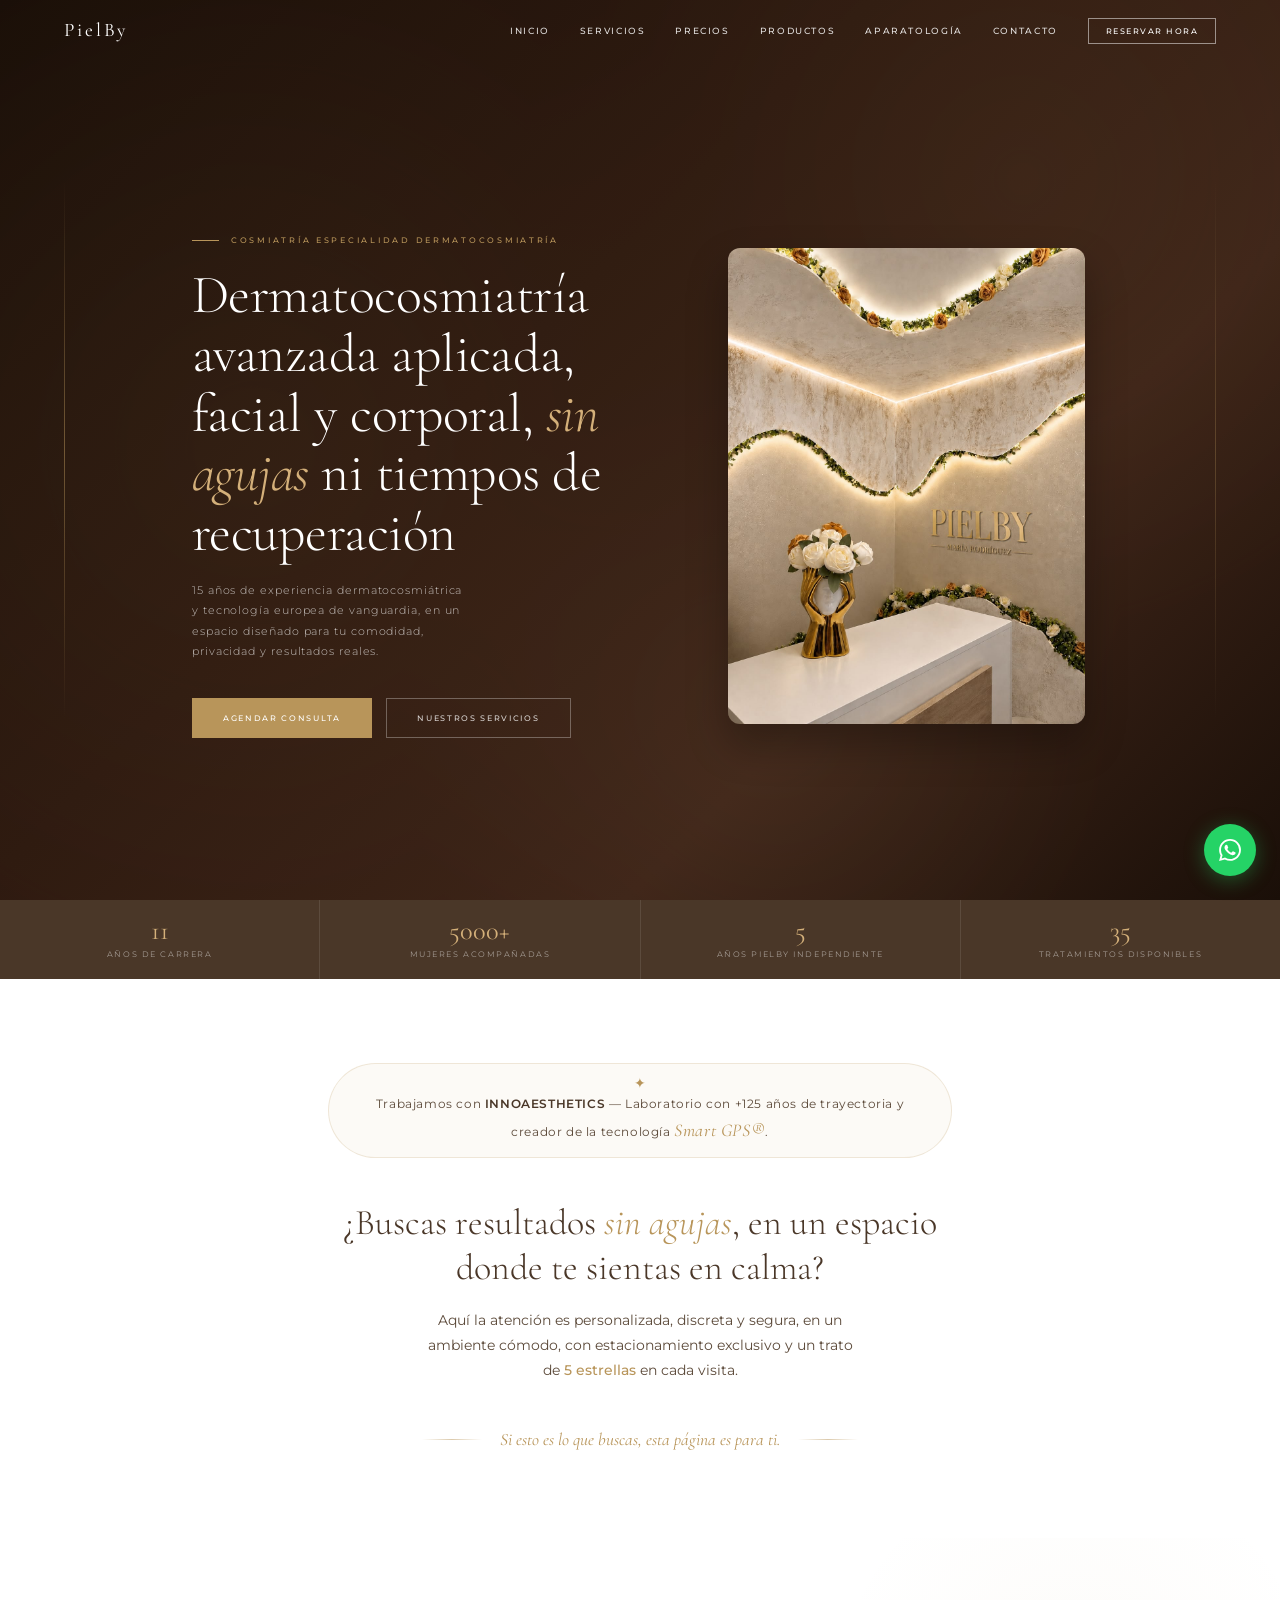
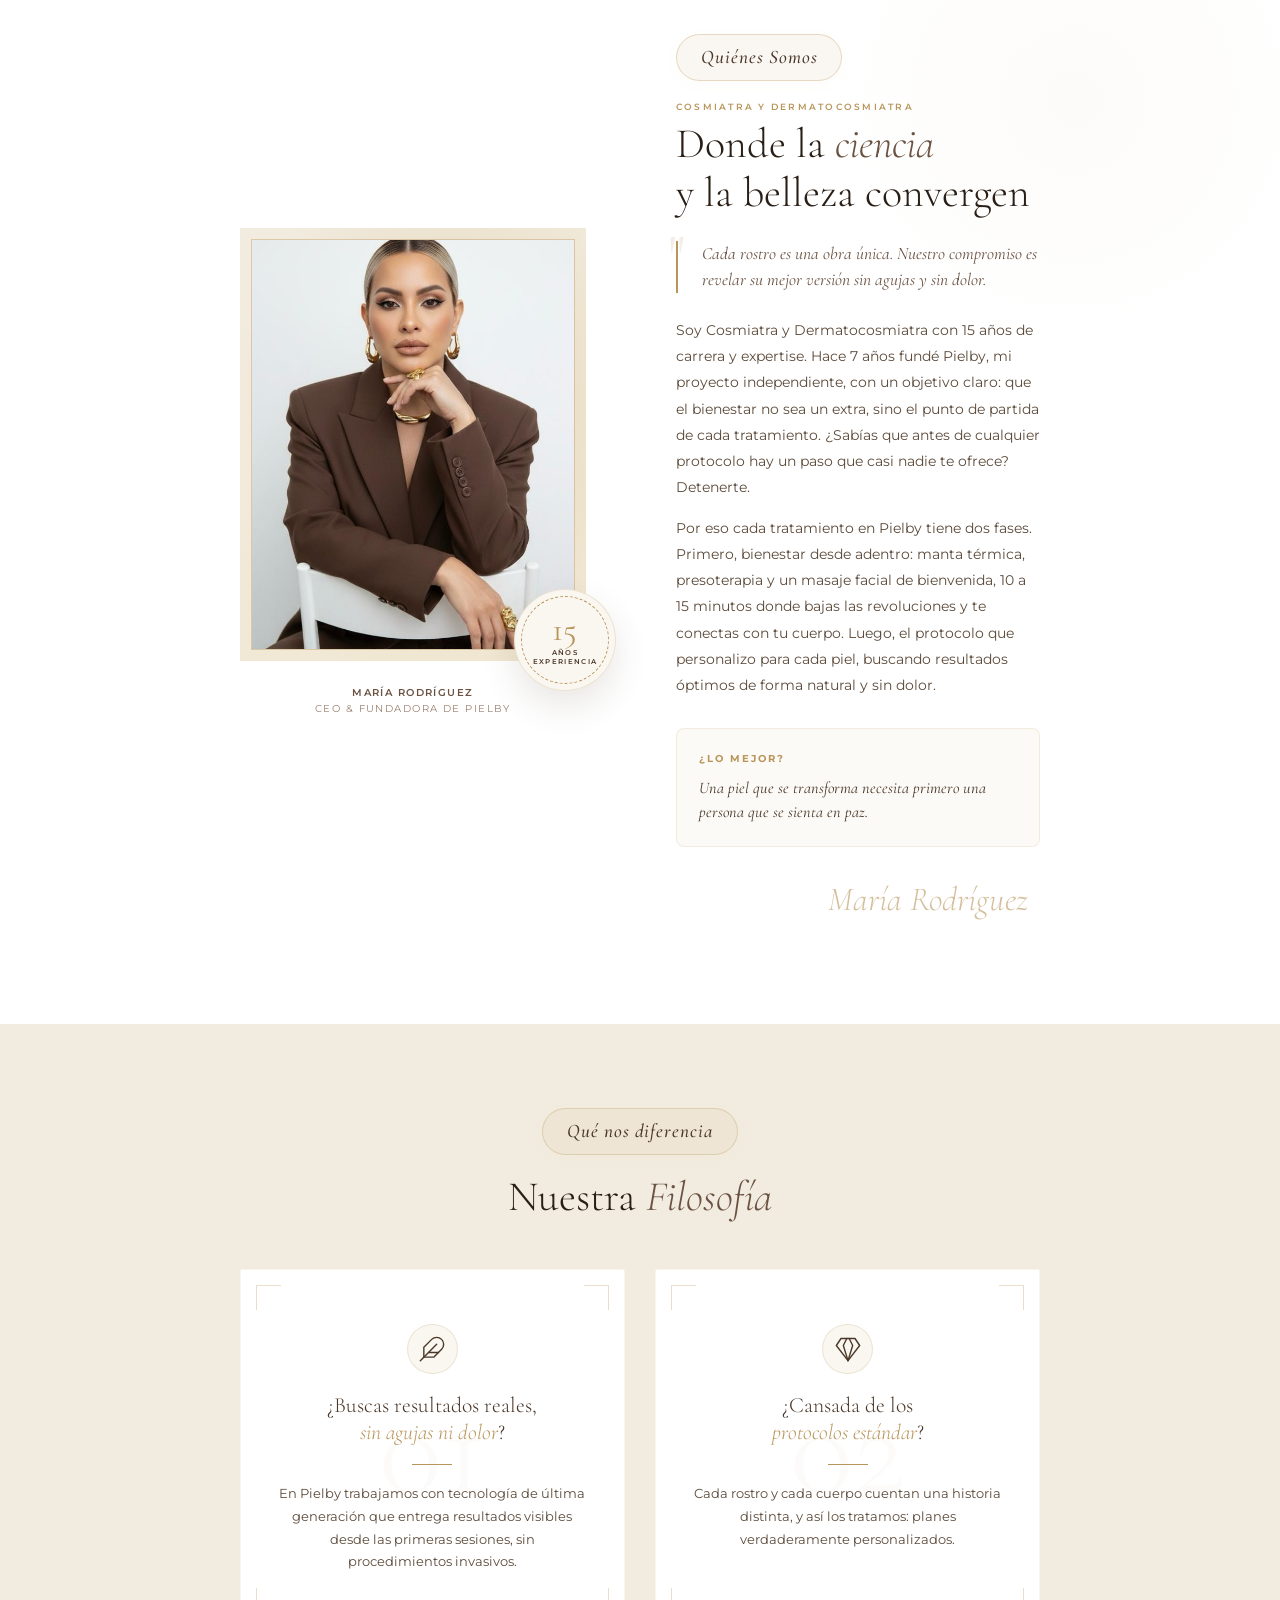
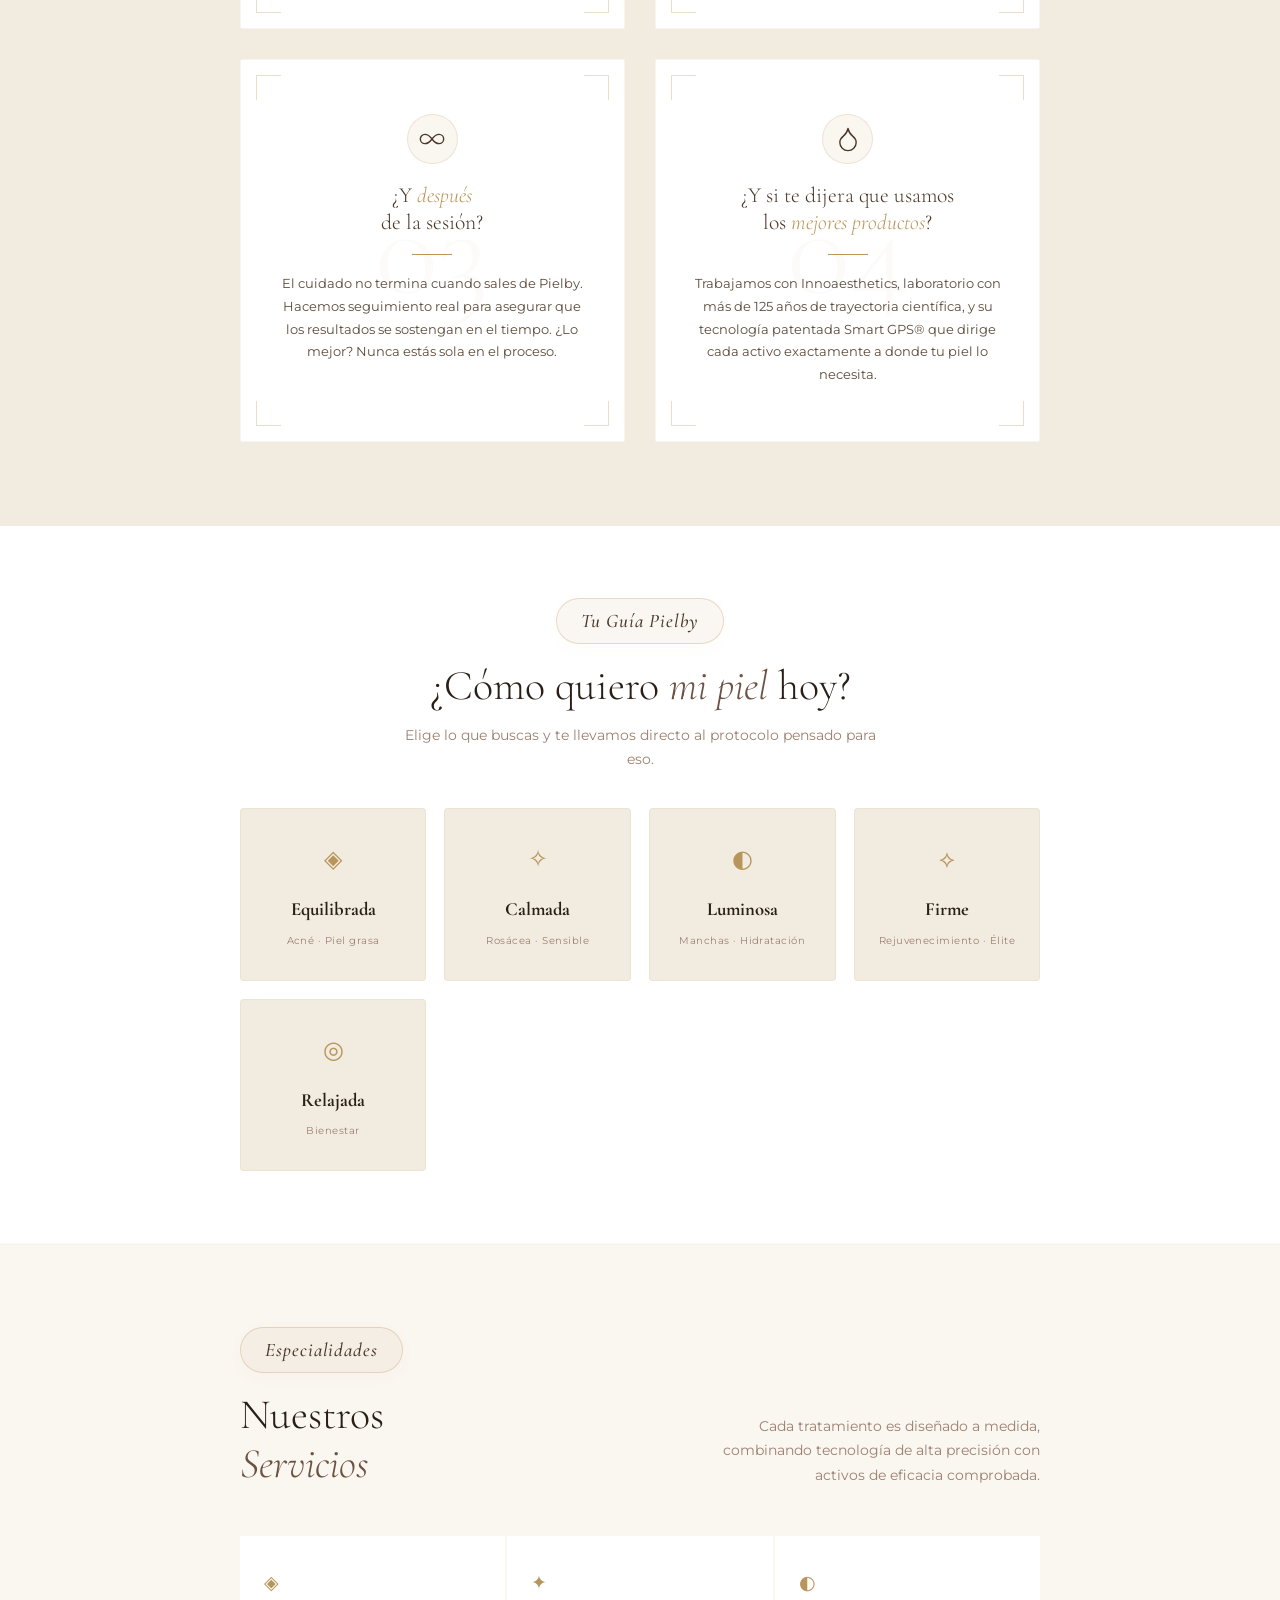
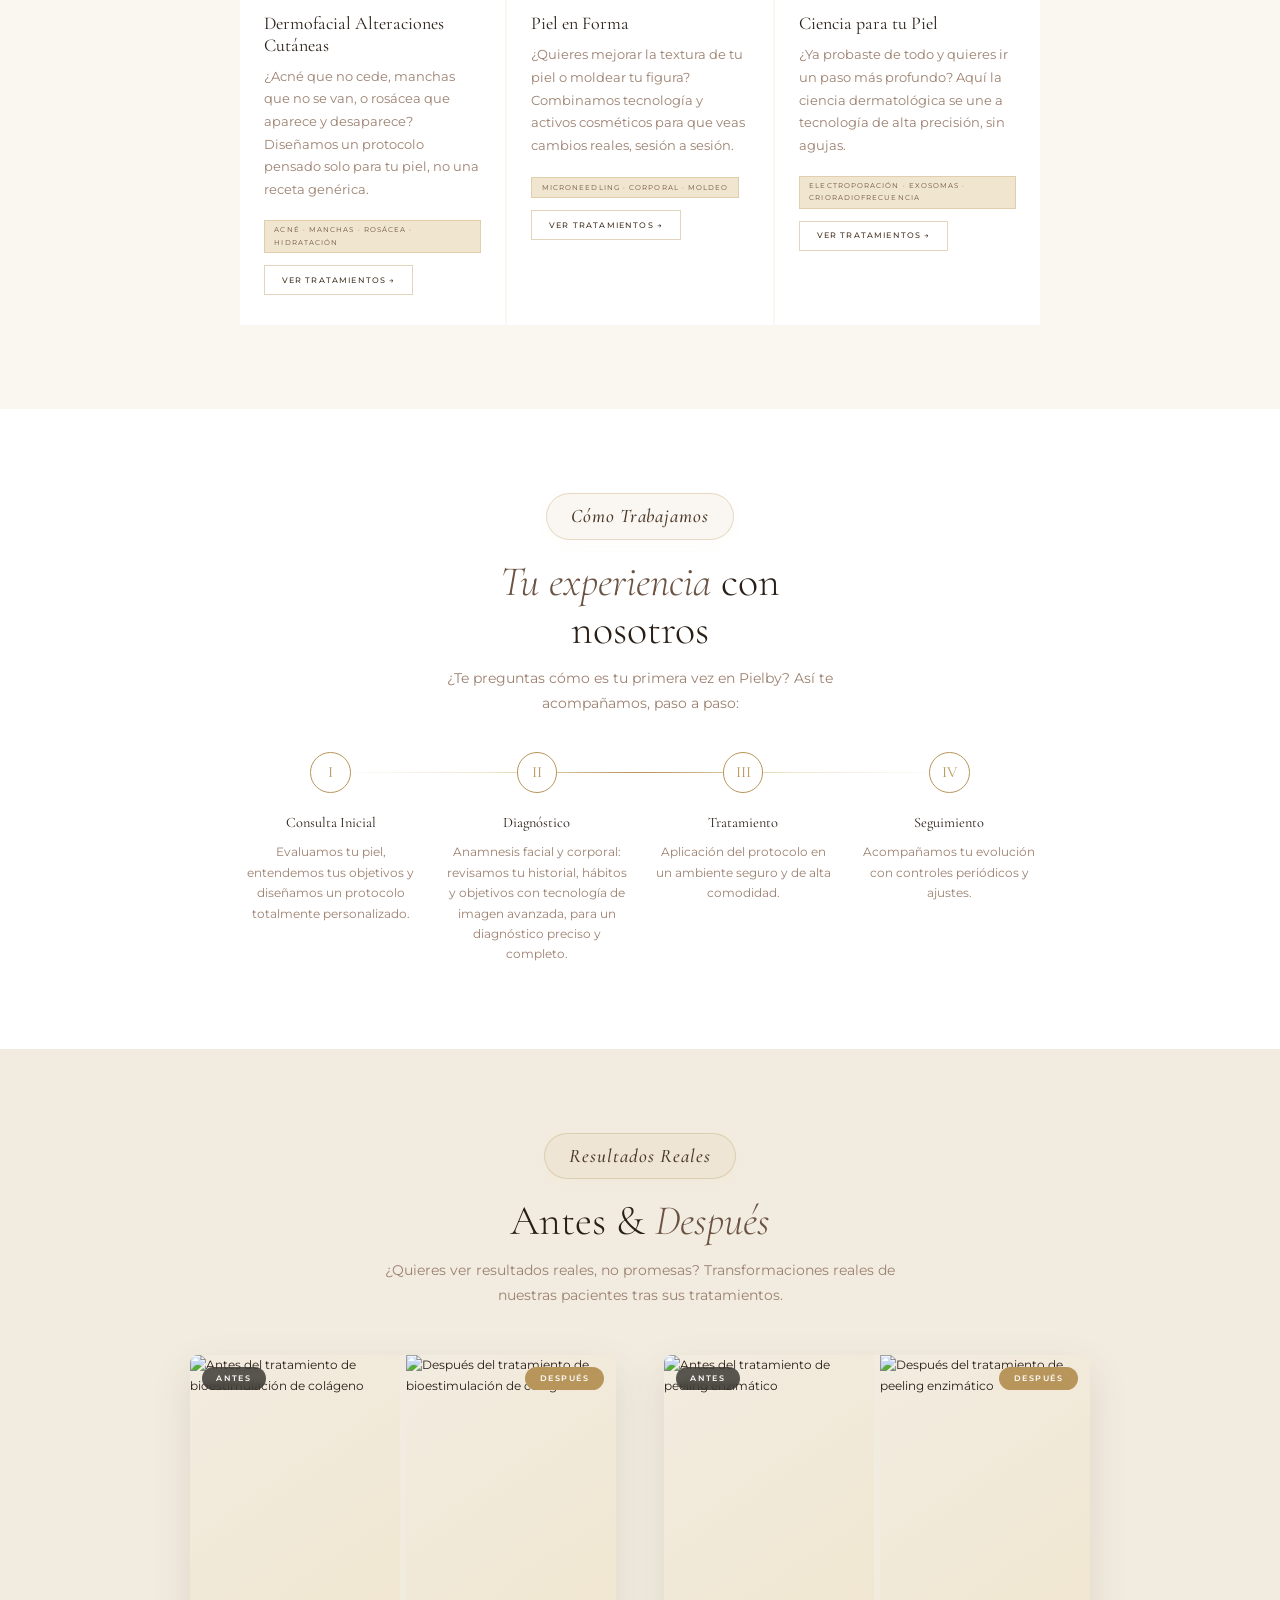
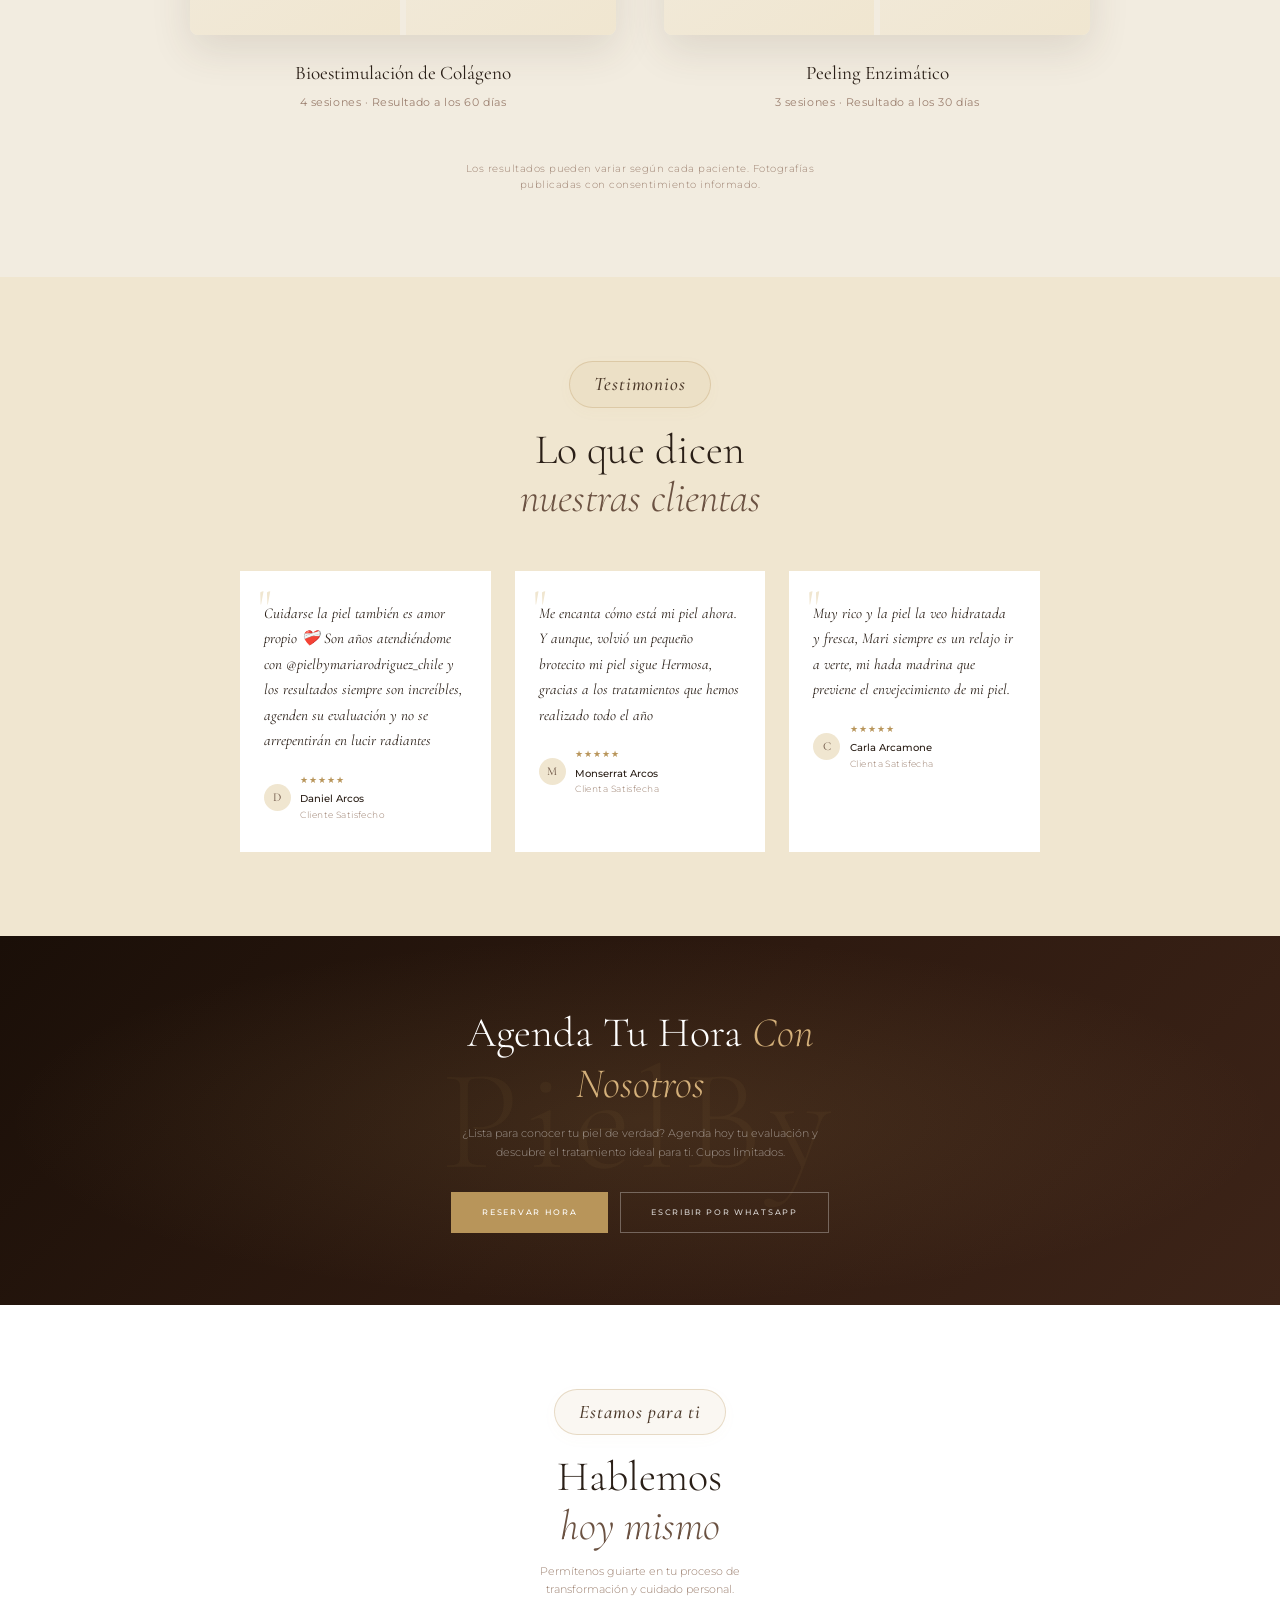
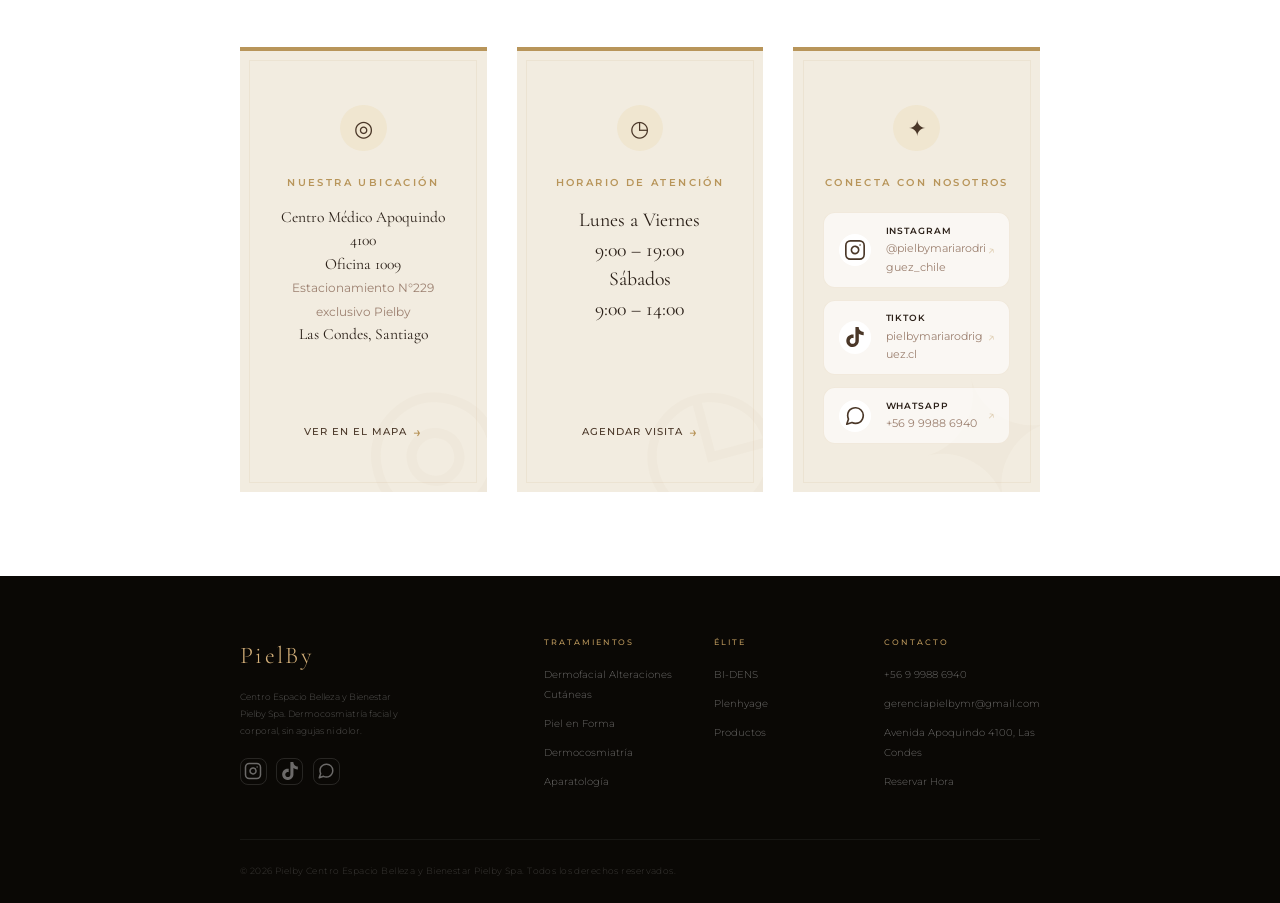
==== commit 5f7e532d: "arreglando problema de rutas" ====
--- a/index.html
+++ b/index.html
@@ -16,12 +16,12 @@
 <nav id="navbar">
   <a href="#inicio" class="nav-logo">PielBy</a>
   <ul class="nav-links">
-     <li><a href="/index.html#inicio">Inicio</a></li>
-    <li><a href="/servicios.html">Servicios</a></li>
-    <li><a href="/precios.html">Precios</a></li>  
-    <li><a href="/productos.html">Productos</a></li>
-    <li><a href="/aparatologia.html">Aparatología</a></li>
-    <li><a href="/index.html#contacto">Contacto</a></li>
+     <li><a href="index.html#inicio">Inicio</a></li>
+    <li><a href="servicios.html">Servicios</a></li>
+    <li><a href="precios.html">Precios</a></li>  
+    <li><a href="productos.html">Productos</a></li>
+    <li><a href="aparatologia.html">Aparatología</a></li>
+    <li><a href="index.html#contacto">Contacto</a></li>
     <li><a href="https://wa.me/56999886940" class="nav-cta">Reservar Hora</a></li>
   </ul>
   <button class="hamburger" id="hamburger" aria-label="Menú">
@@ -33,11 +33,11 @@
 <div class="mobile-menu" id="mobileMenu">
   <button class="mobile-close" id="mobileClose" aria-label="Cerrar menú">✕</button>
   <a href="#inicio" class="mobile-link">Inicio</a>
-  <a href="https://github.com/Sebas910/Piel-By/servicios.html" class="mobile-link">Servicios</a>
-  <a href="https://github.com/Sebas910/Piel-By/precios.html" class="mobile-link">Precios</a>
-  <a href="https://github.com/Sebas910/Piel-By/productos.html" class="mobile-link">Productos</a>
-  <a href="https://github.com/Sebas910/Piel-By/aparatologia.html" class="mobile-link">Aparatología</a>
-  <a href="https://github.com/Sebas910/Piel-By/index.html#contacto" class="mobile-link">Contacto</a>
+  <a href="servicios.html" class="mobile-link">Servicios</a>
+  <a href="precios.html" class="mobile-link">Precios</a>
+  <a href="productos.html" class="mobile-link">Productos</a>
+  <a href="aparatologia.html" class="mobile-link">Aparatología</a>
+  <a href="index.html#contacto" class="mobile-link">Contacto</a>
   <a href="https://wa.me/56999886940" class="mobile-link" style="color: var(--gold);">Reservar Hora</a>
 </div>
 
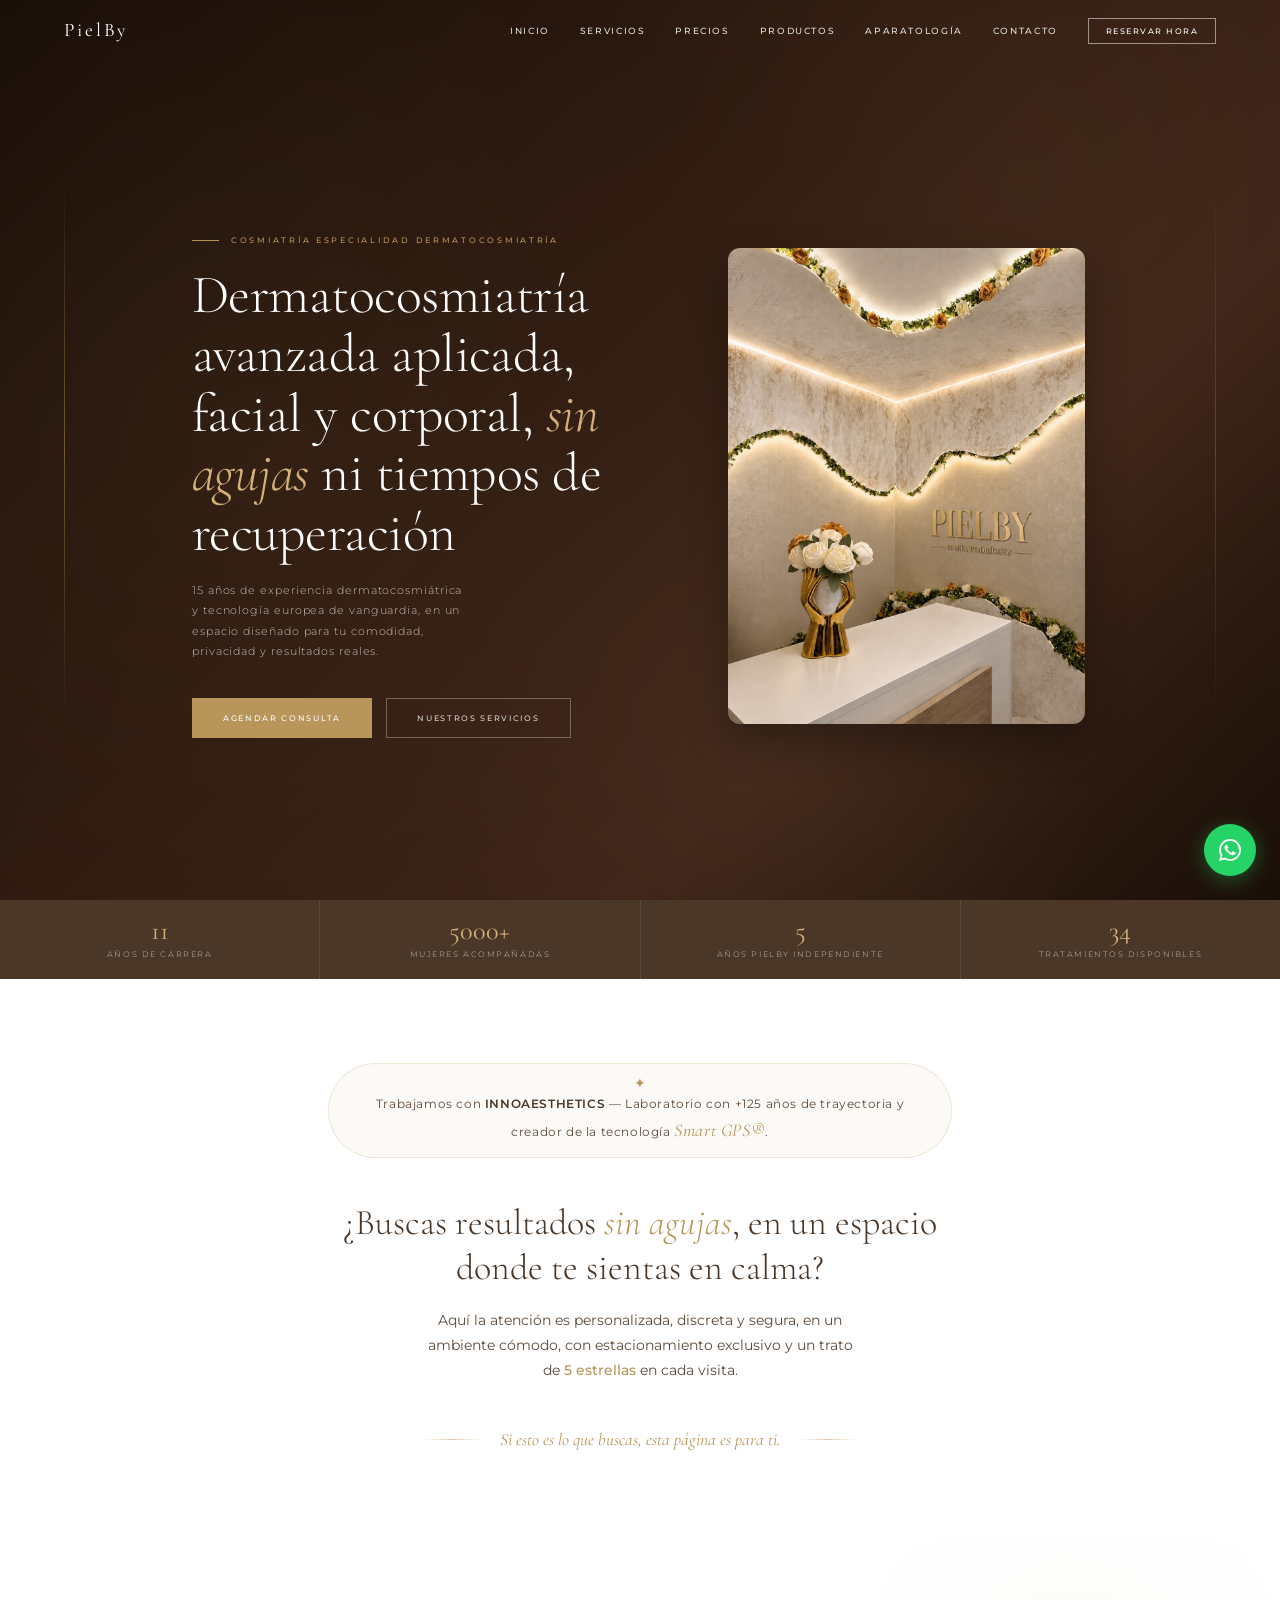
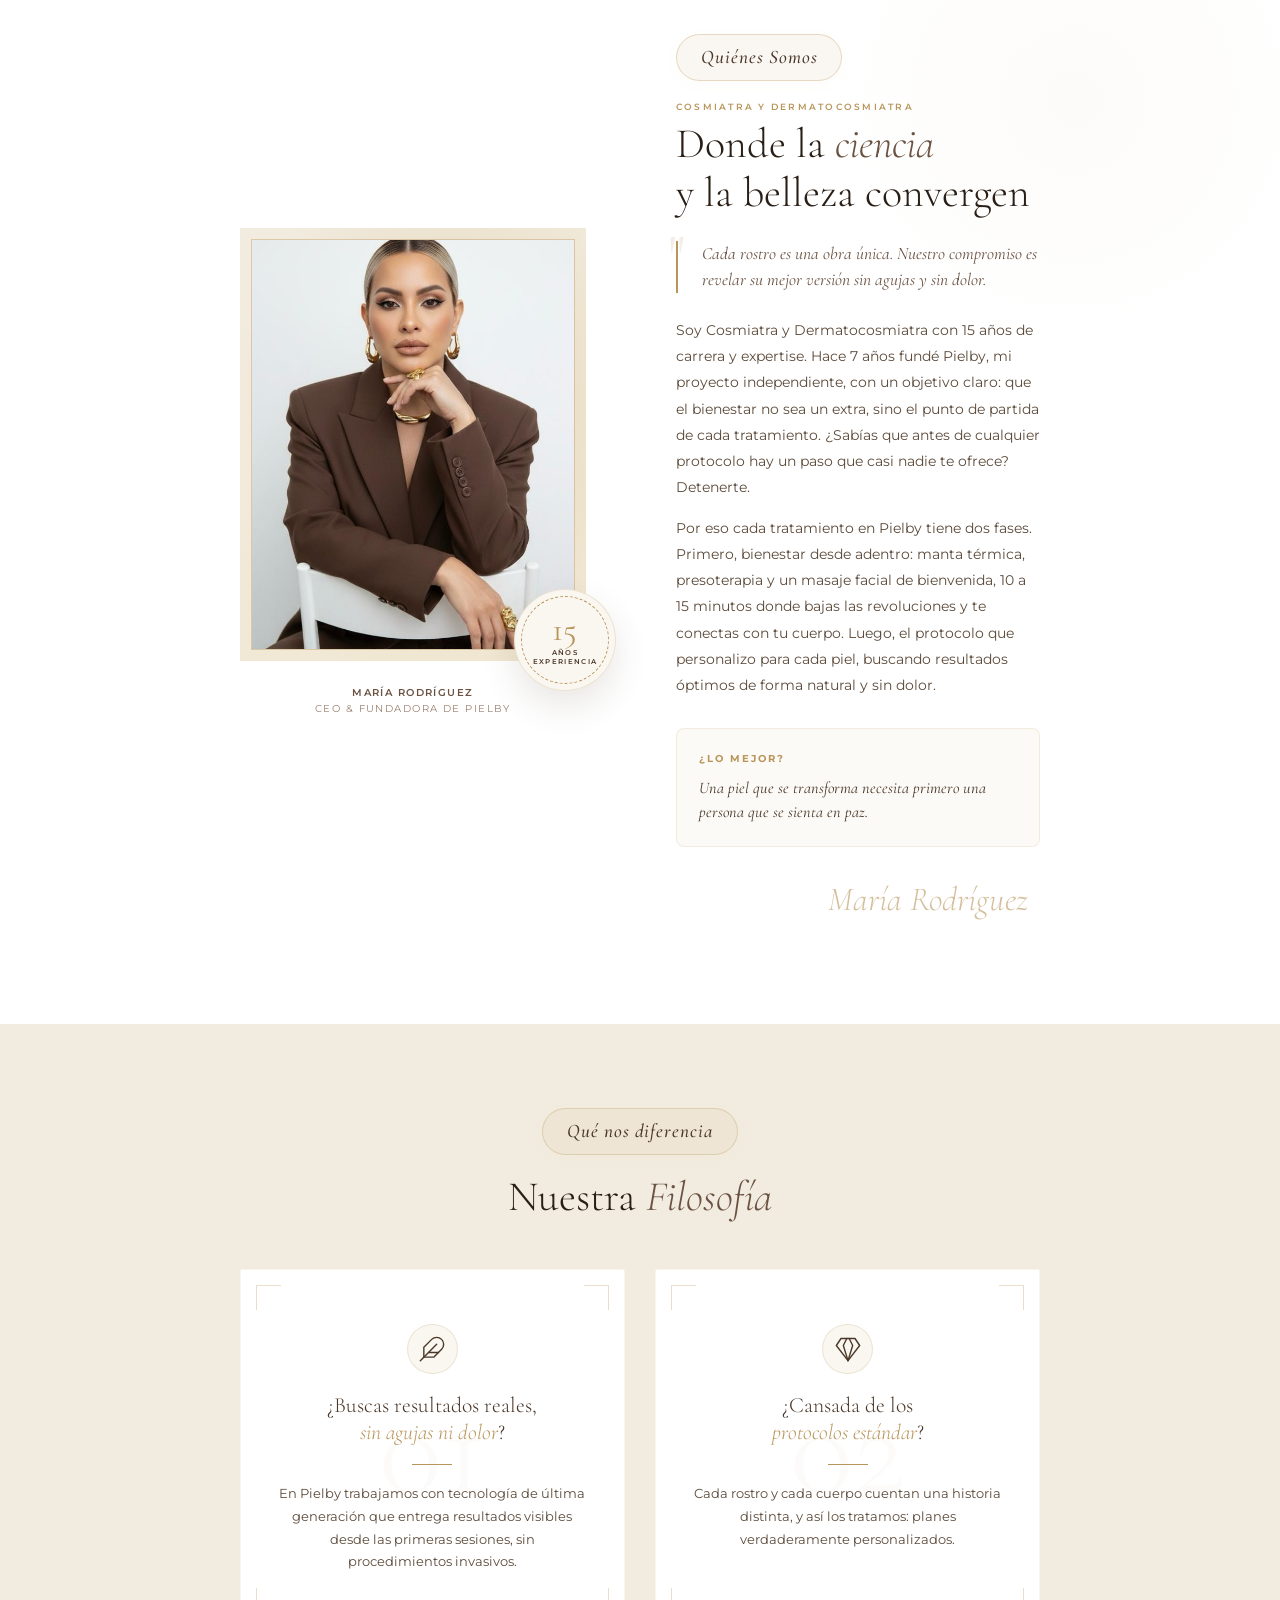
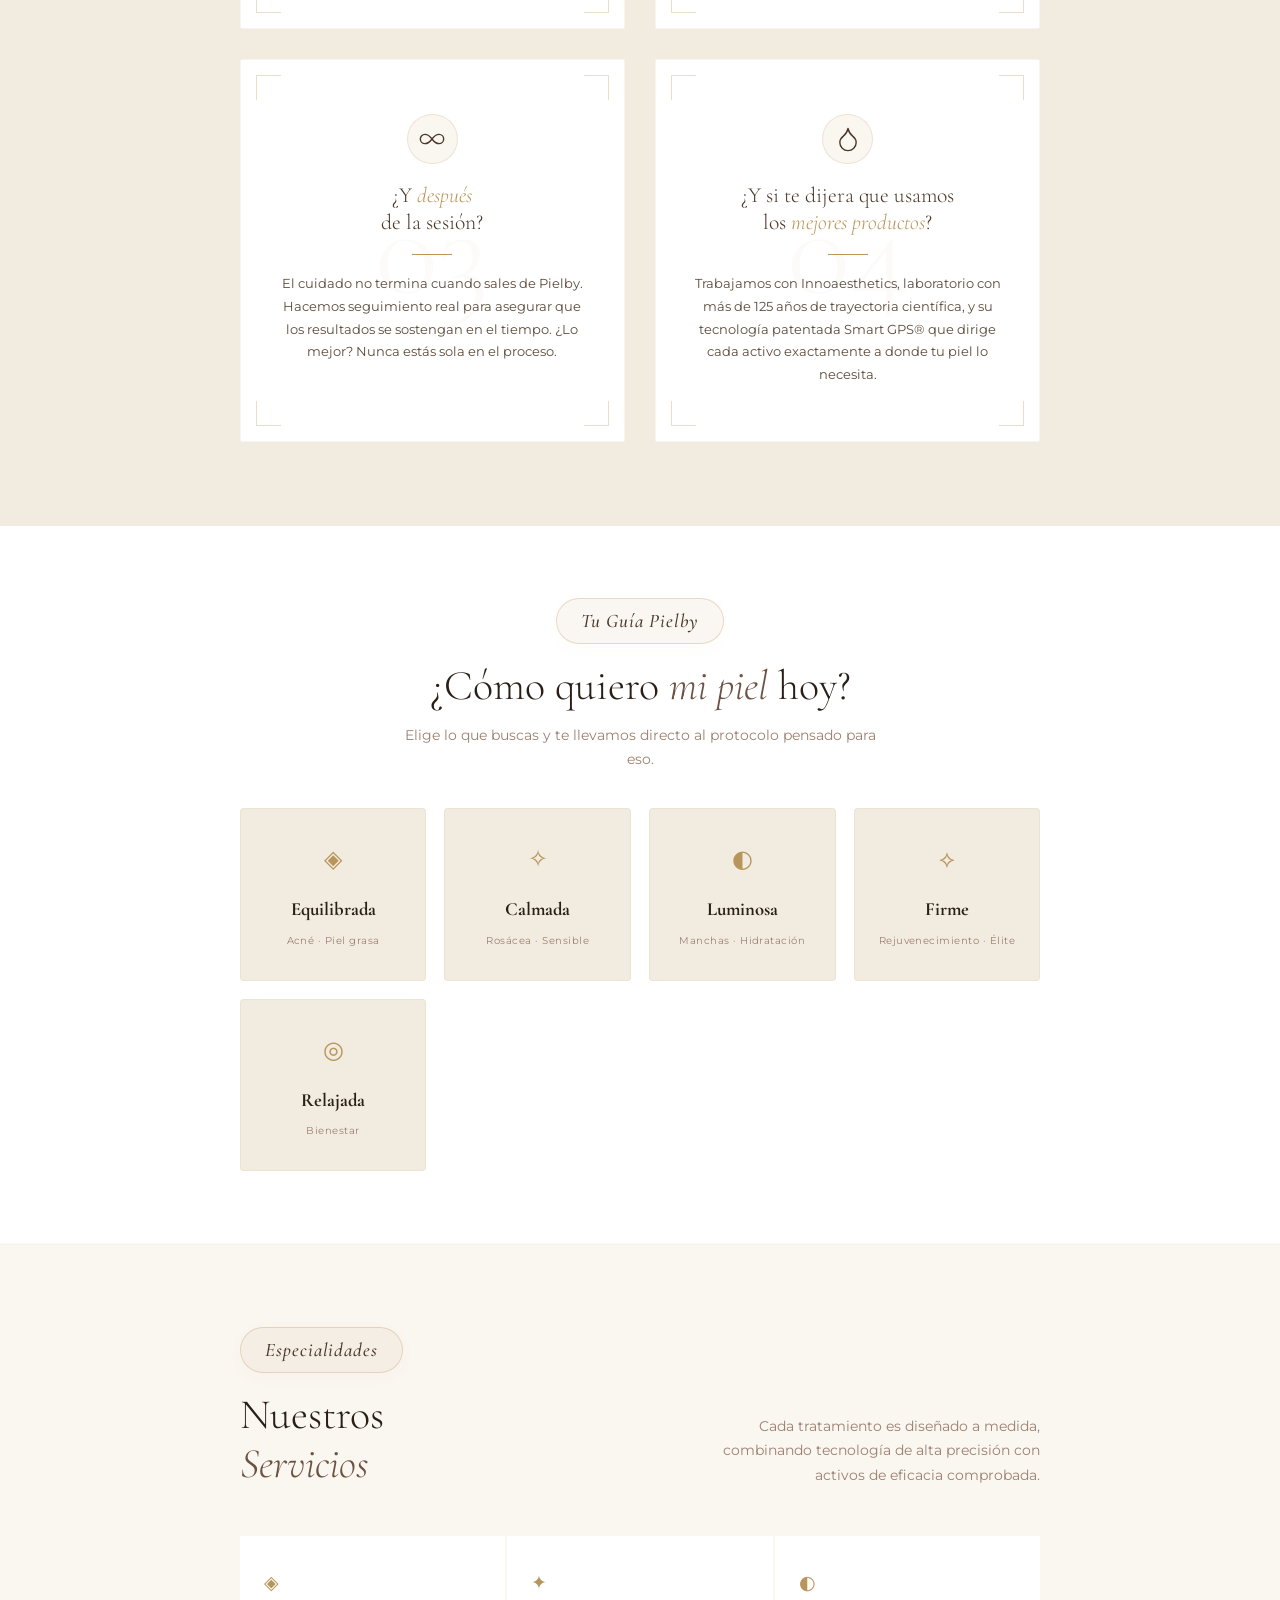
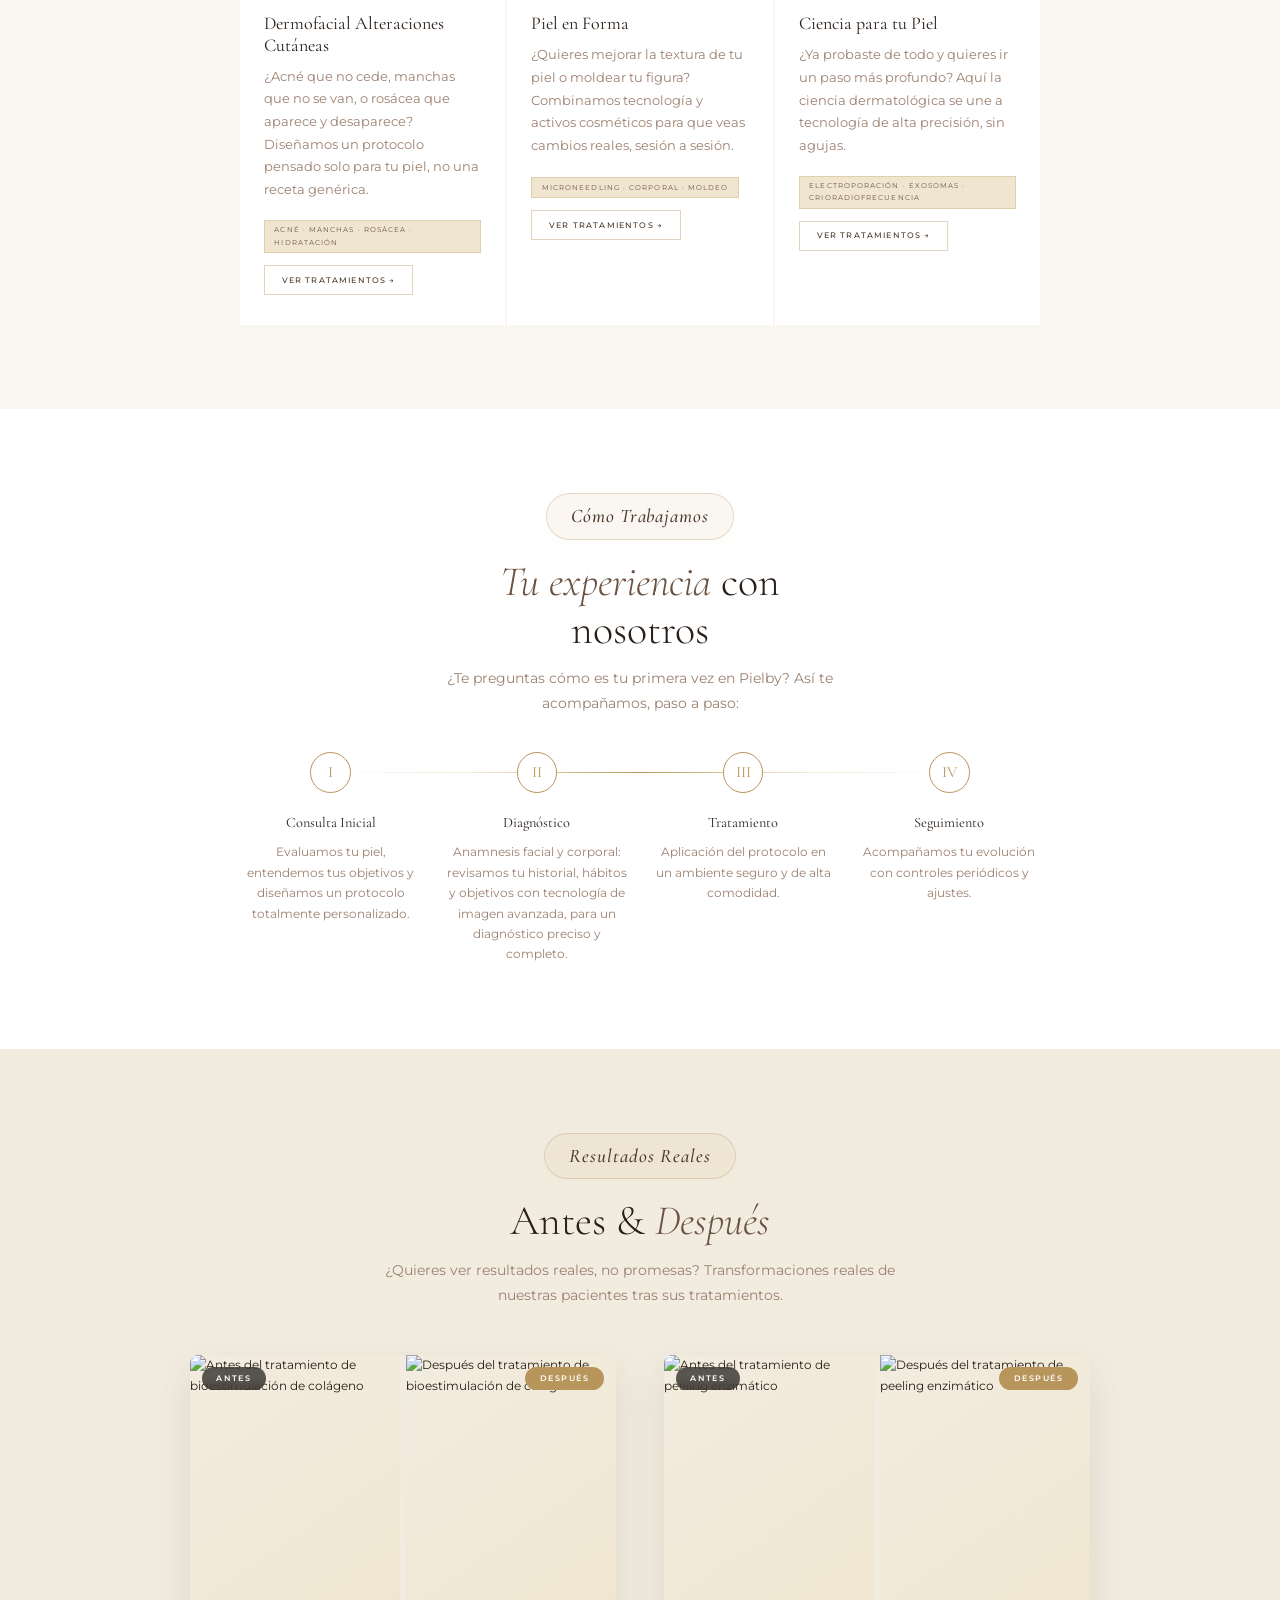
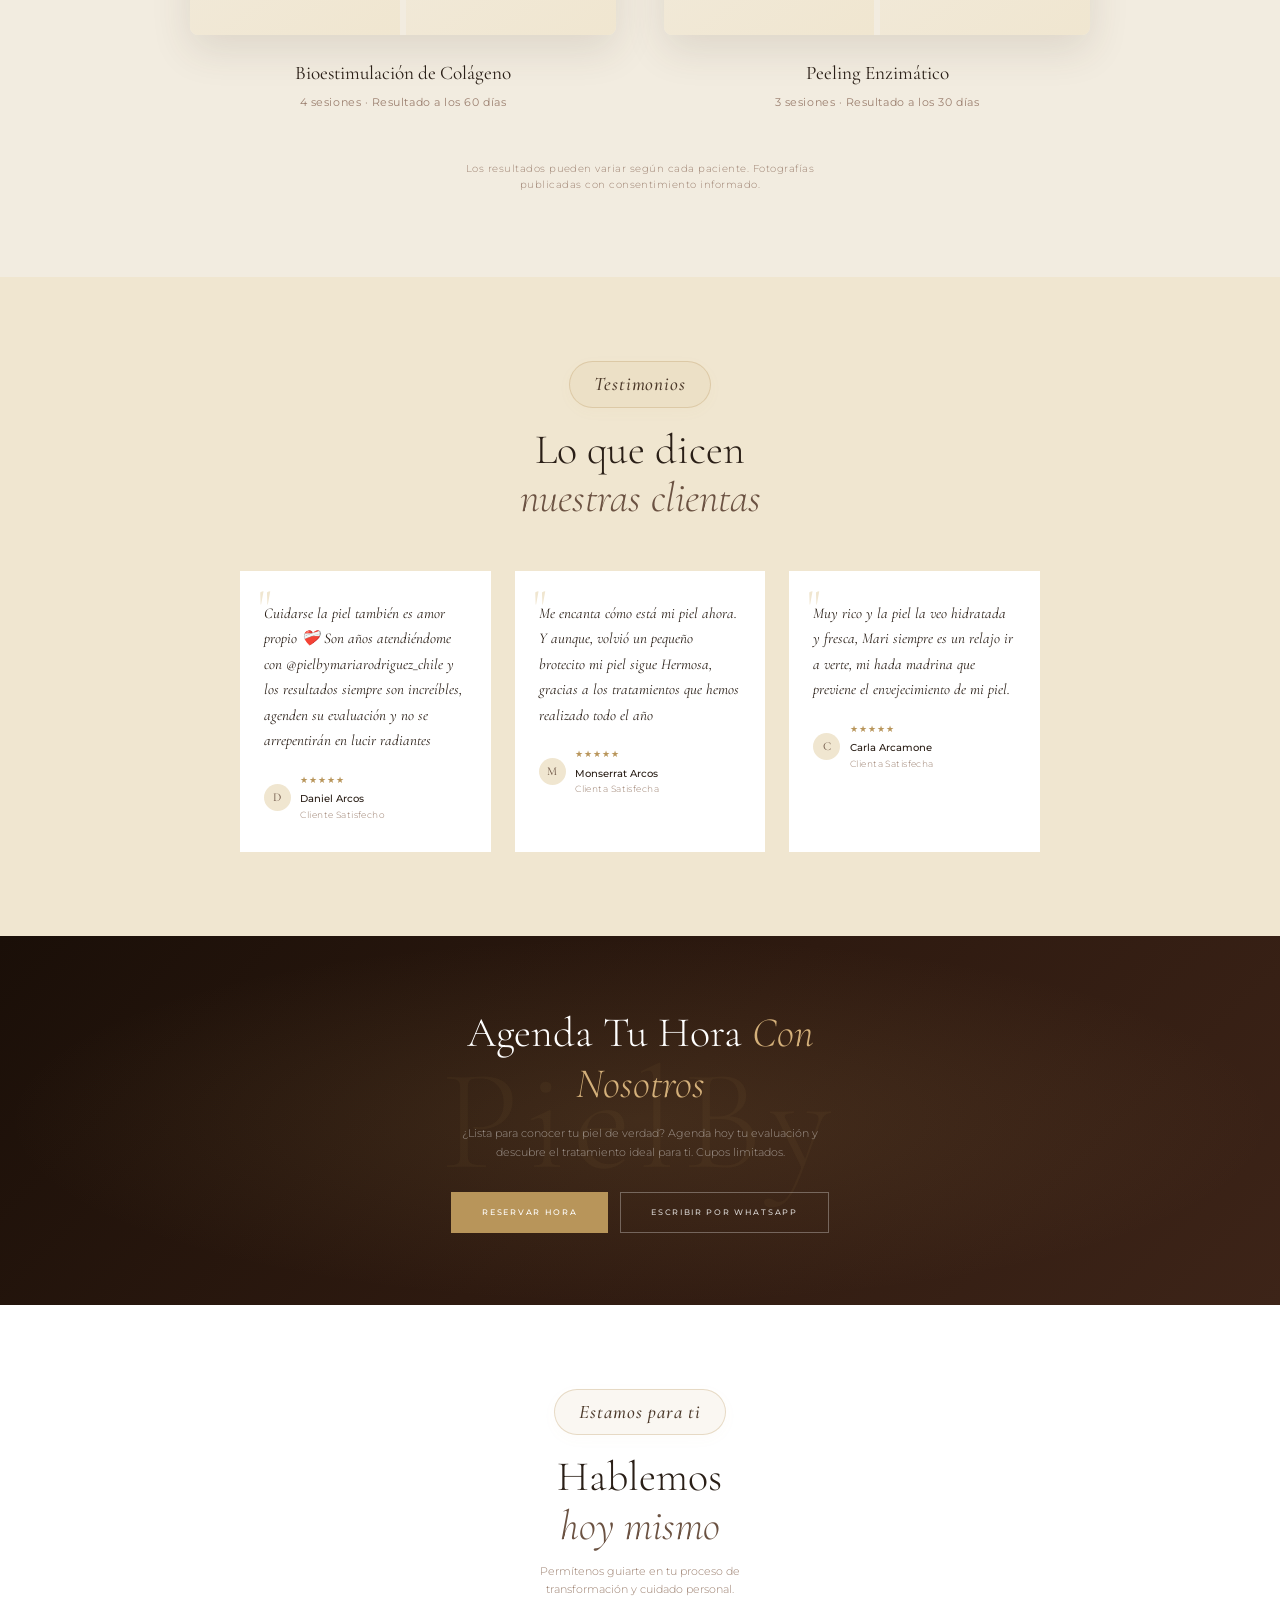
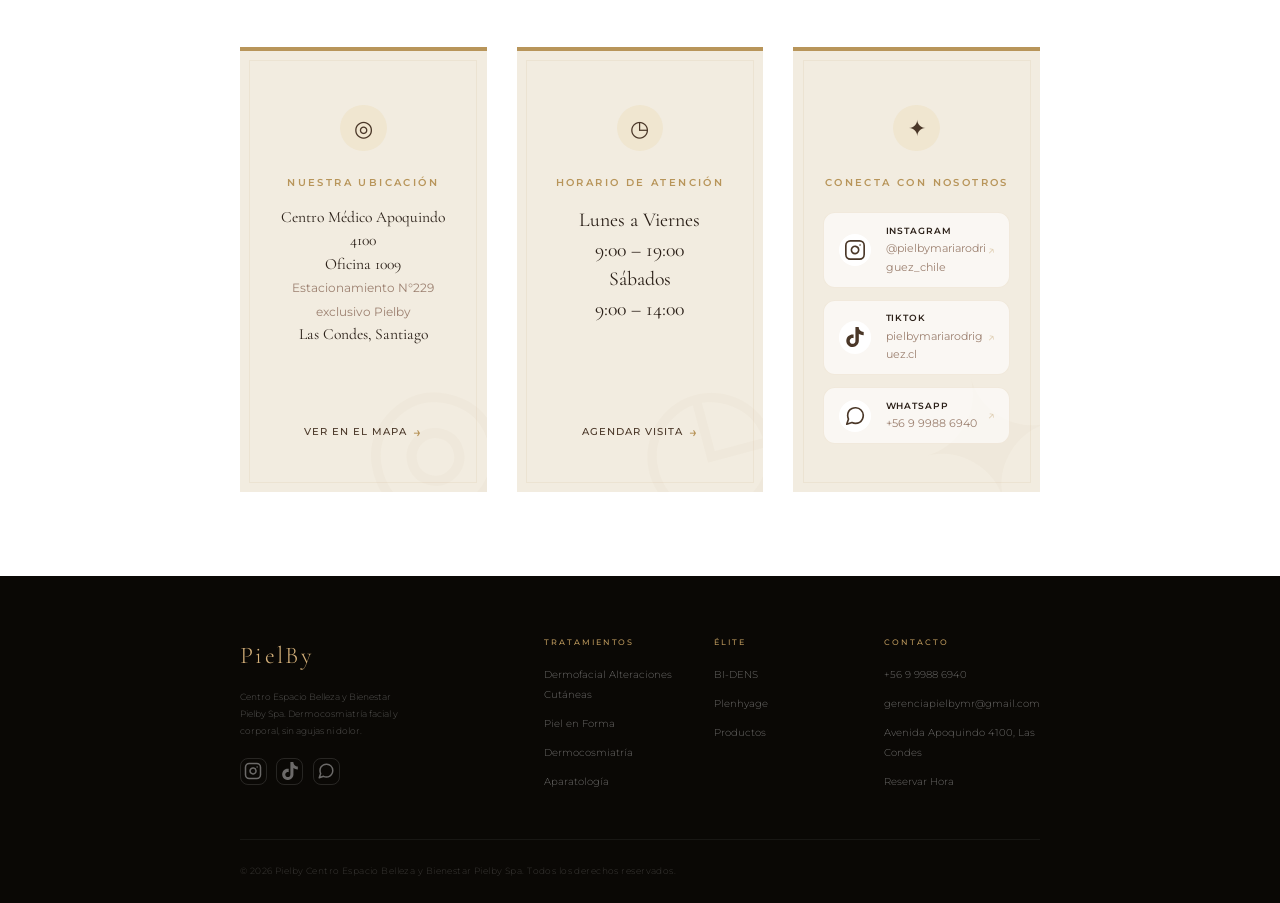
==== commit 2b3fc7a3: "prueba 1" ====
--- a/index.html
+++ b/index.html
@@ -16,12 +16,12 @@
 <nav id="navbar">
   <a href="#inicio" class="nav-logo">PielBy</a>
   <ul class="nav-links">
-     <li><a href="index.html#inicio">Inicio</a></li>
-    <li><a href="servicios.html">Servicios</a></li>
-    <li><a href="precios.html">Precios</a></li>  
-    <li><a href="productos.html">Productos</a></li>
-    <li><a href="aparatologia.html">Aparatología</a></li>
-    <li><a href="index.html#contacto">Contacto</a></li>
+     <li><a href="./index.html#inicio">Inicio</a></li>
+    <li><a href="./servicios.html">Servicios</a></li>
+    <li><a href="./precios.html">Precios</a></li>  
+    <li><a href="./productos.html">Productos</a></li>
+    <li><a href="./aparatologia.html">Aparatología</a></li>
+    <li><a href="./index.html#contacto">Contacto</a></li>
     <li><a href="https://wa.me/56999886940" class="nav-cta">Reservar Hora</a></li>
   </ul>
   <button class="hamburger" id="hamburger" aria-label="Menú">
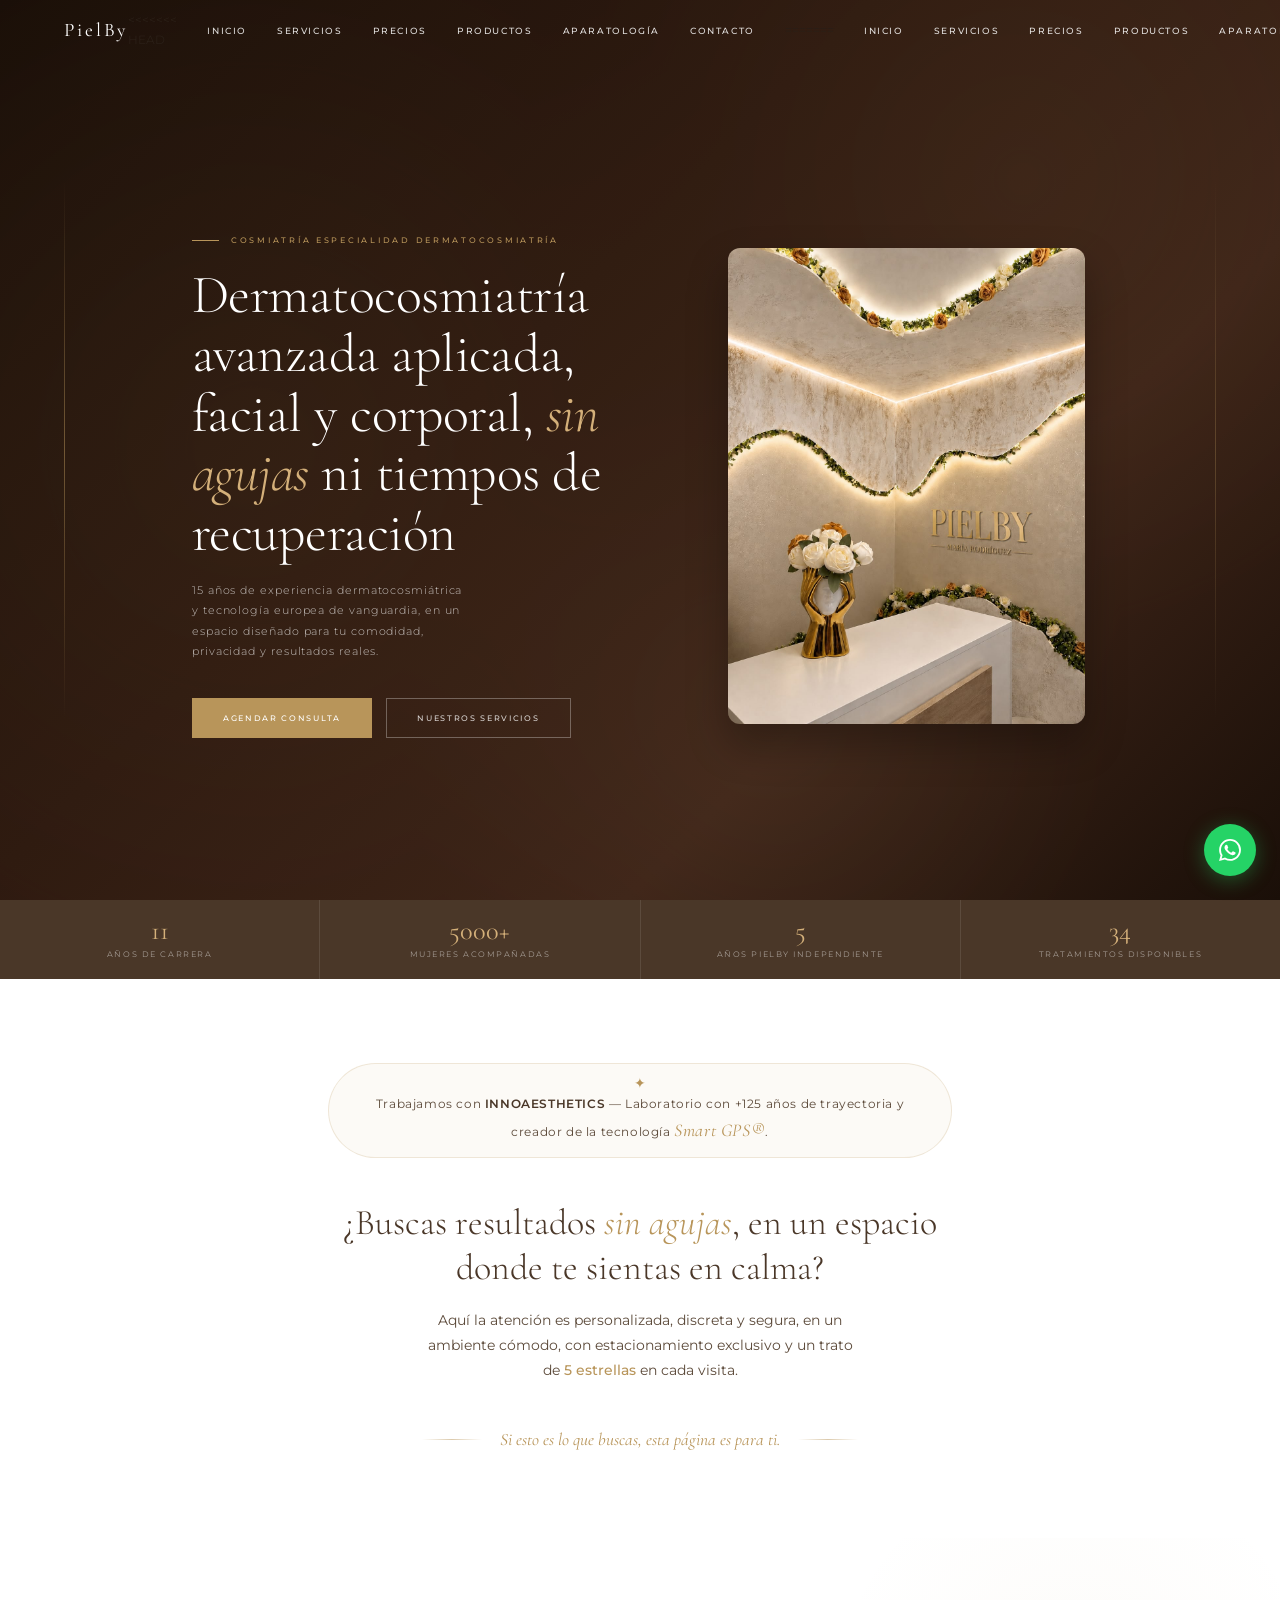
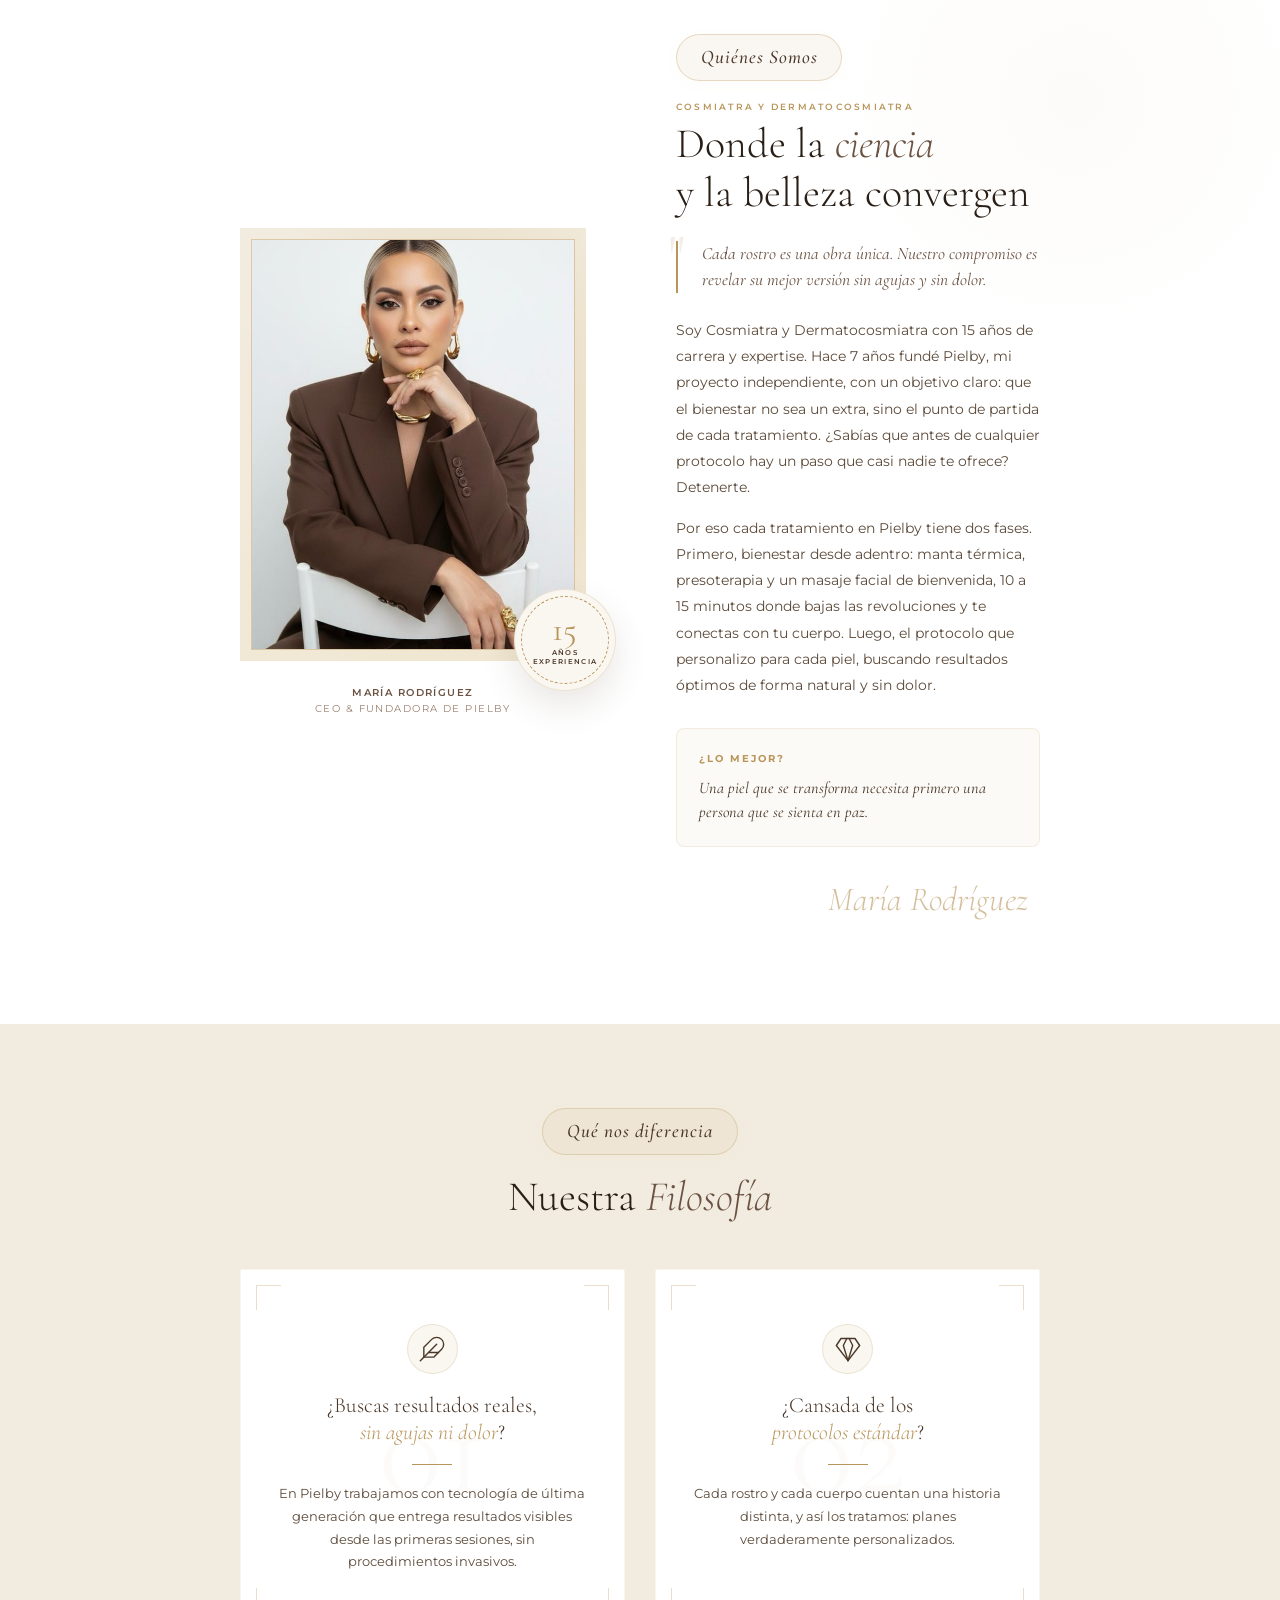
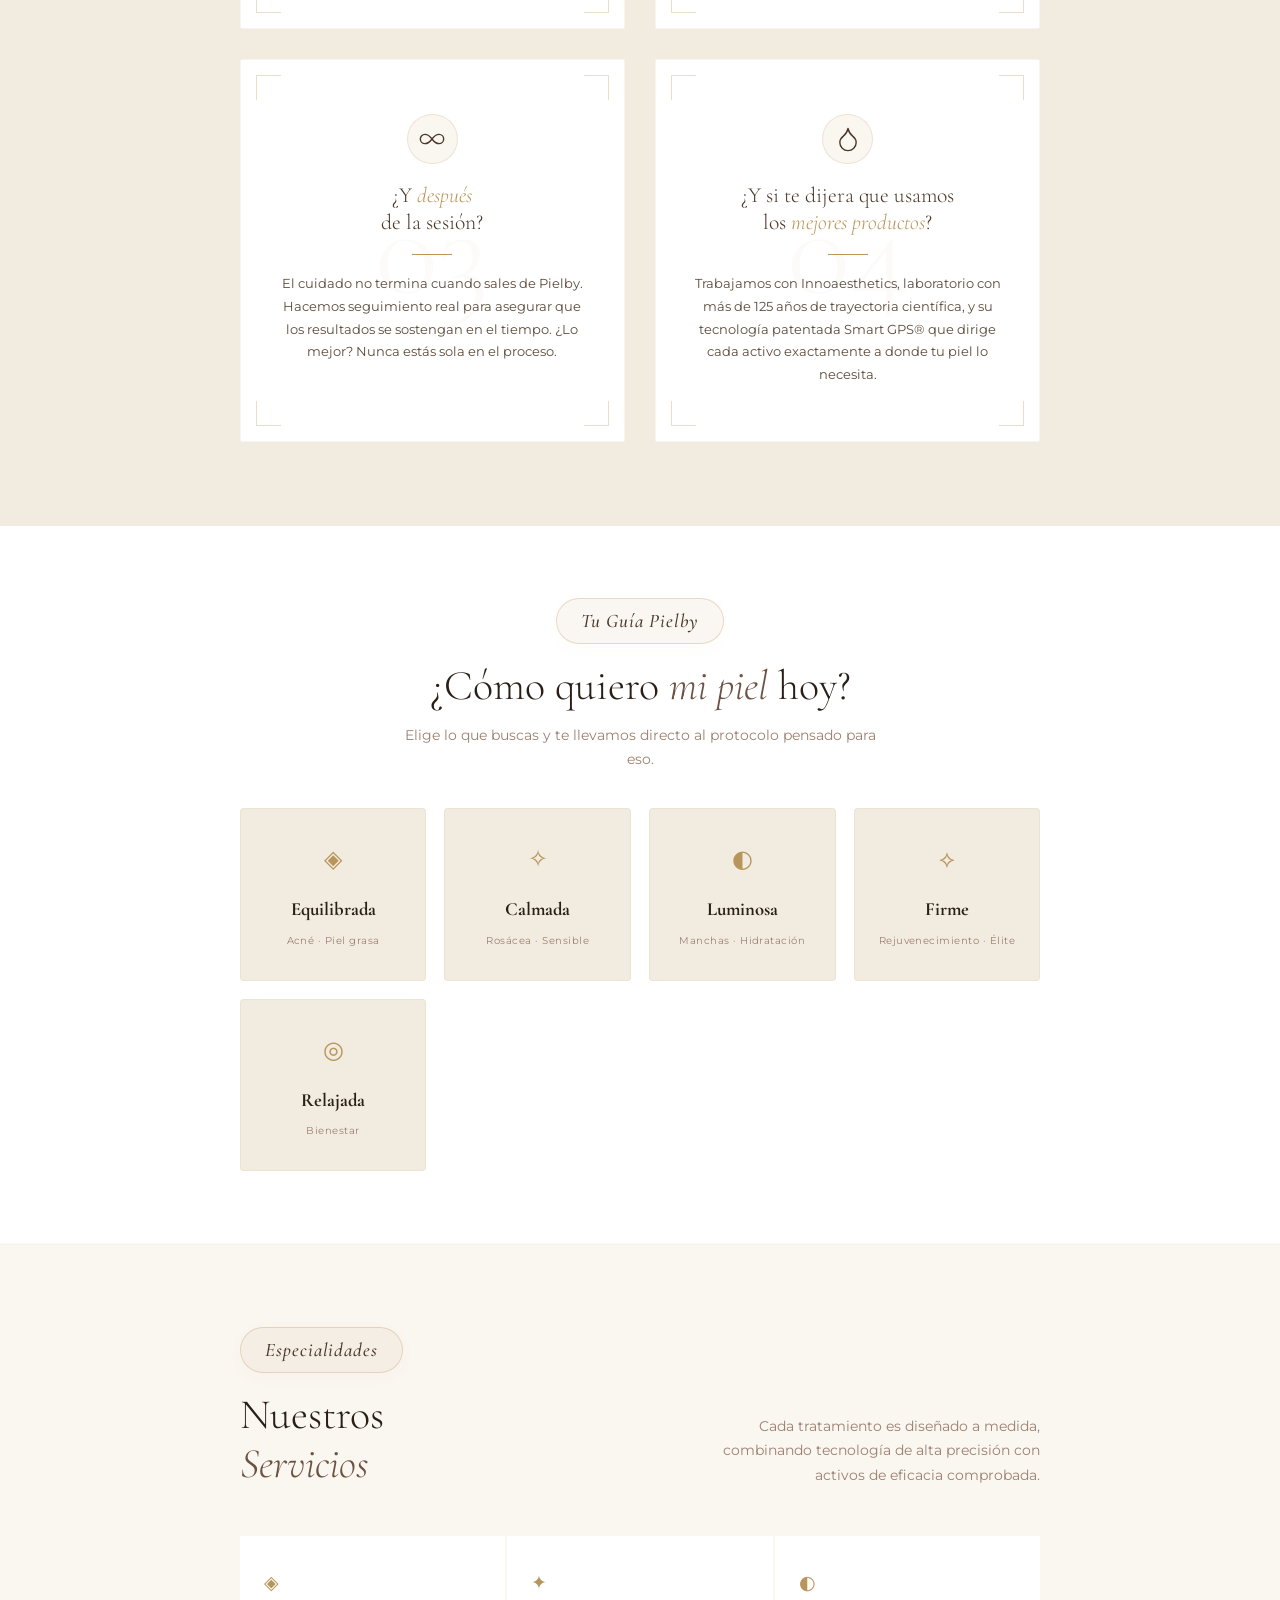
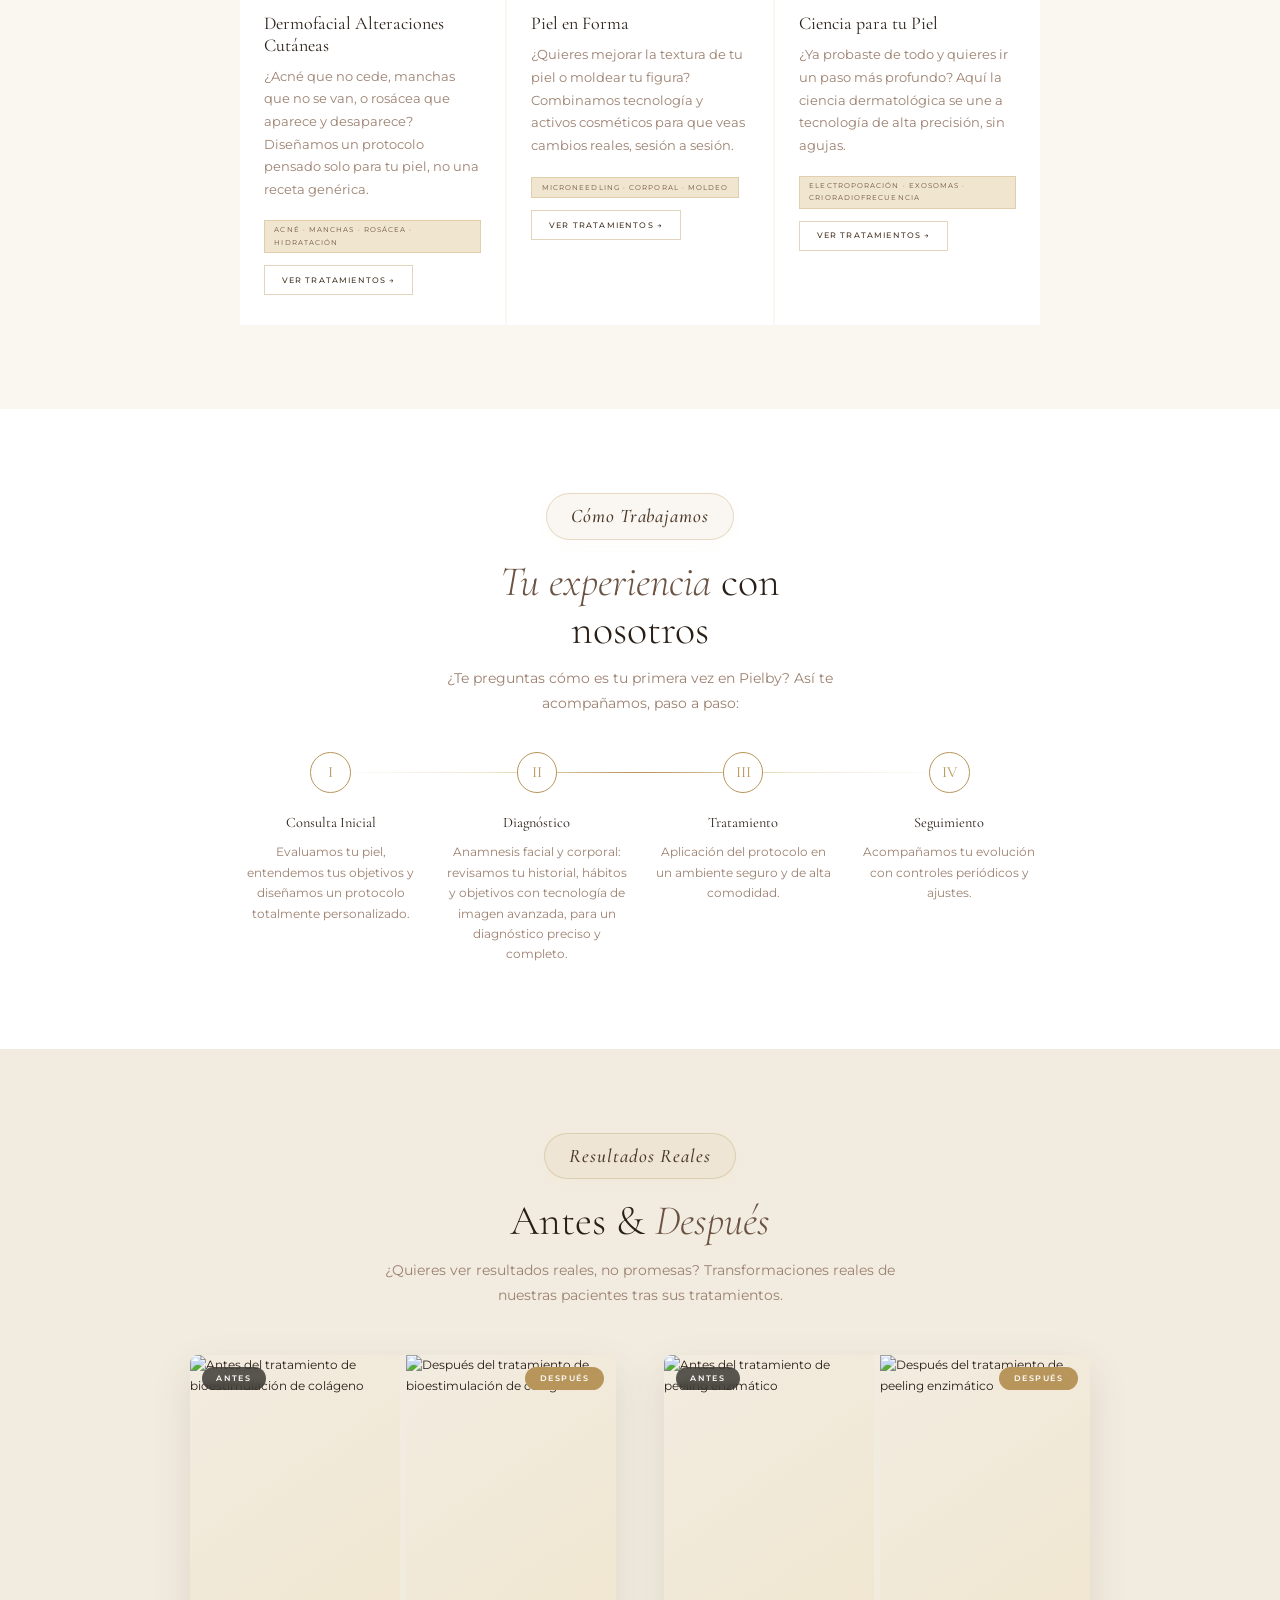
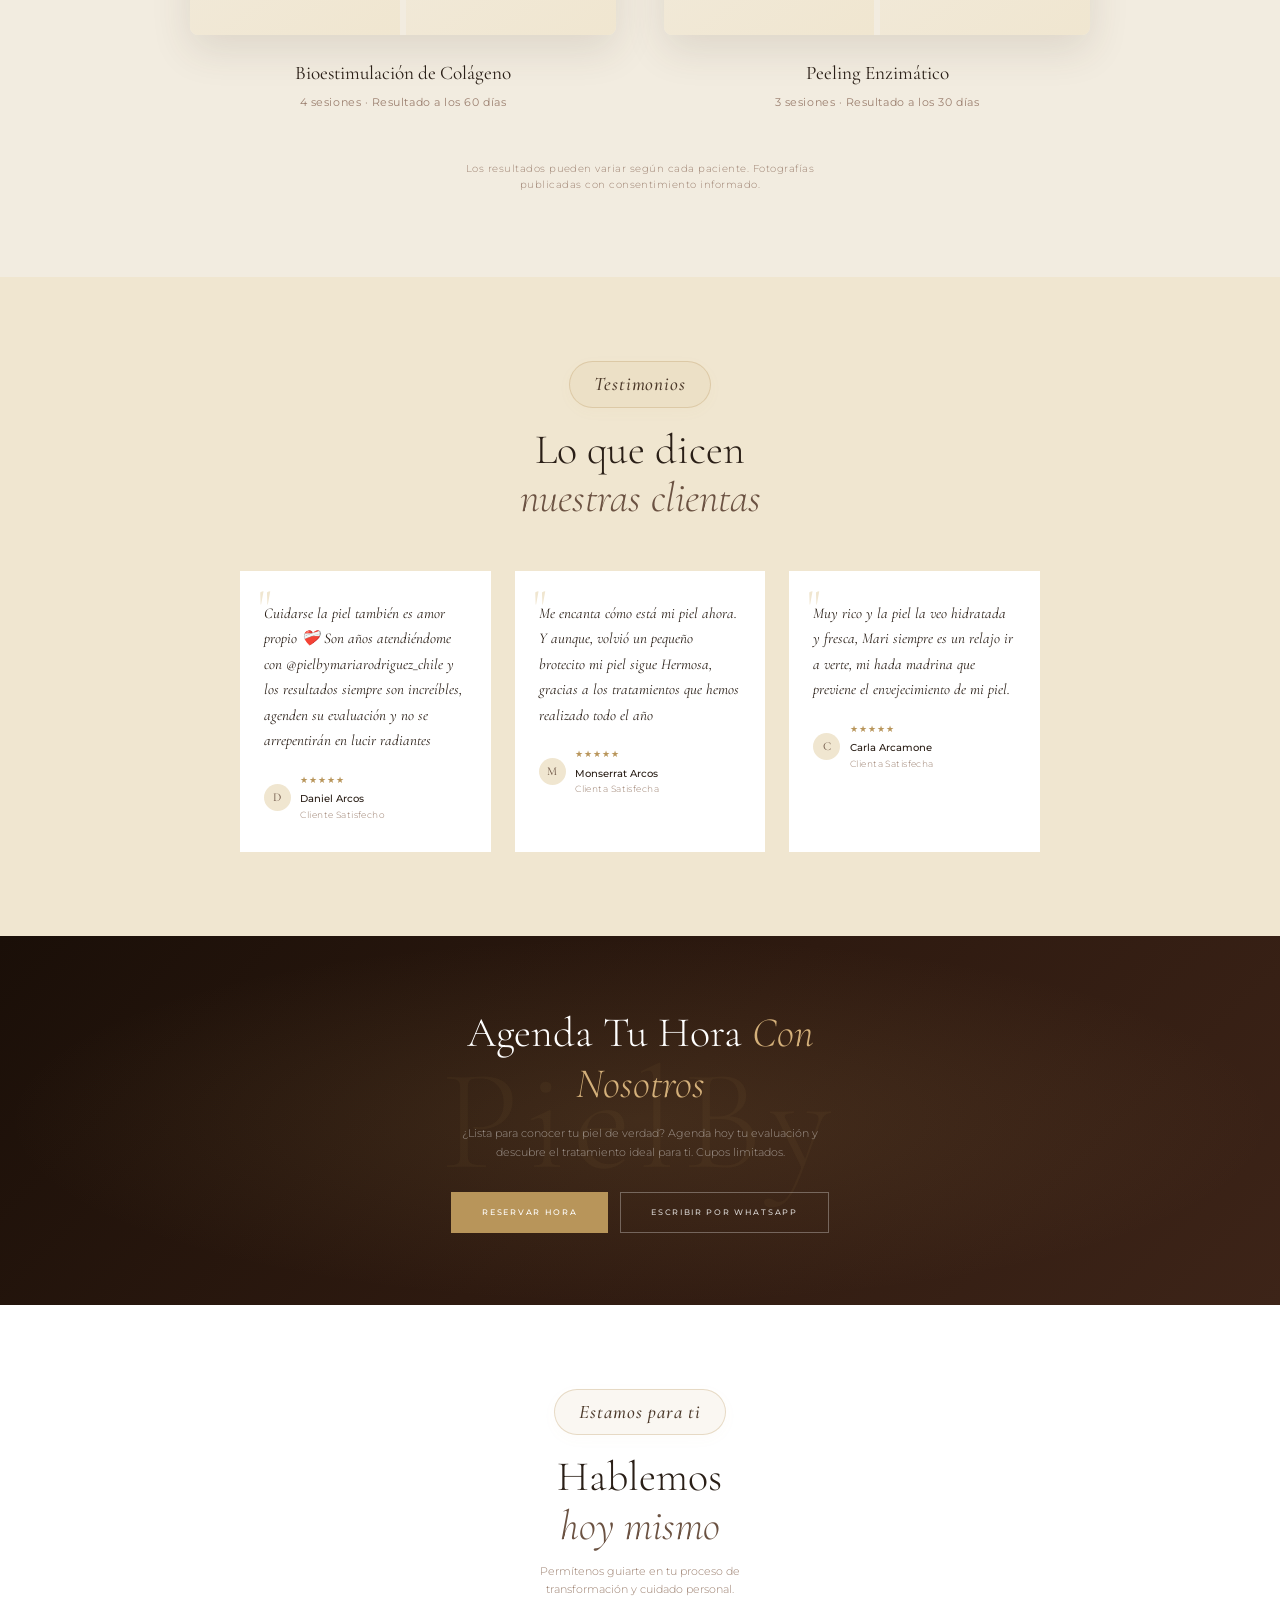
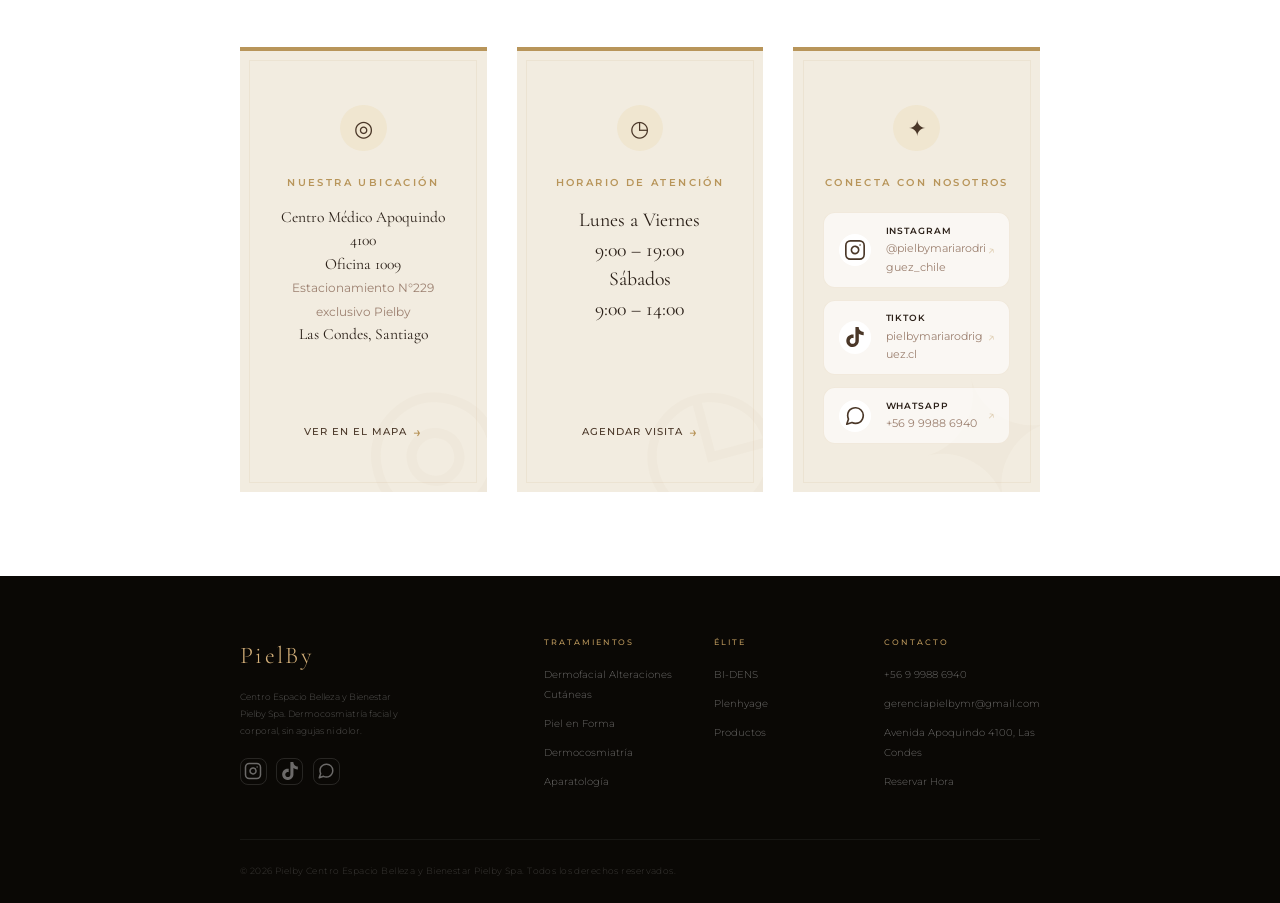
==== commit 0cac7999: "Merge branch 'main' of https://github.com/Sebas910/Piel-By" ====
--- a/index.html
+++ b/index.html
@@ -16,12 +16,21 @@
 <nav id="navbar">
   <a href="#inicio" class="nav-logo">PielBy</a>
   <ul class="nav-links">
+<<<<<<< HEAD
+     <li><a href="index.html#inicio">Inicio</a></li>
+    <li><a href="servicios.html">Servicios</a></li>
+    <li><a href="precios.html">Precios</a></li>  
+    <li><a href="productos.html">Productos</a></li>
+    <li><a href="aparatologia.html">Aparatología</a></li>
+    <li><a href="index.html#contacto">Contacto</a></li>
+=======
      <li><a href="./index.html#inicio">Inicio</a></li>
     <li><a href="./servicios.html">Servicios</a></li>
     <li><a href="./precios.html">Precios</a></li>  
     <li><a href="./productos.html">Productos</a></li>
     <li><a href="./aparatologia.html">Aparatología</a></li>
     <li><a href="./index.html#contacto">Contacto</a></li>
+>>>>>>> f52a2a06783f05fca438d6331c2a020d33921bd6
     <li><a href="https://wa.me/56999886940" class="nav-cta">Reservar Hora</a></li>
   </ul>
   <button class="hamburger" id="hamburger" aria-label="Menú">
@@ -32,7 +41,11 @@
 <!-- MOBILE MENU -->
 <div class="mobile-menu" id="mobileMenu">
   <button class="mobile-close" id="mobileClose" aria-label="Cerrar menú">✕</button>
+<<<<<<< HEAD
+  <a href="index.html#inicio" class="mobile-link">Inicio</a>
+=======
   <a href="#inicio" class="mobile-link">Inicio</a>
+>>>>>>> f52a2a06783f05fca438d6331c2a020d33921bd6
   <a href="servicios.html" class="mobile-link">Servicios</a>
   <a href="precios.html" class="mobile-link">Precios</a>
   <a href="productos.html" class="mobile-link">Productos</a>
@@ -269,35 +282,50 @@
   
   <div class="guide-grid reveal" style="display: grid; grid-template-columns: repeat(auto-fit, minmax(180px, 1fr)); gap: 1.5rem; max-width: 66.7rem; margin: 0 auto;">
     
-    <div class="guide-card">
-      <div class="guide-icon">◈</div>
-      <h3 class="guide-title">Equilibrada</h3>
-      <p class="guide-tags">Acné · Piel grasa</p>
-    </div>
-    
-    <div class="guide-card">
-      <div class="guide-icon">✧</div>
-      <h3 class="guide-title">Calmada</h3>
-      <p class="guide-tags">Rosácea · Sensible</p>
-    </div>
-    
-    <div class="guide-card">
-      <div class="guide-icon">◐</div>
-      <h3 class="guide-title">Luminosa</h3>
-      <p class="guide-tags">Manchas · Hidratación</p>
-    </div>
-    
-    <div class="guide-card">
-      <div class="guide-icon">⟡</div>
-      <h3 class="guide-title">Firme</h3>
-      <p class="guide-tags">Rejuvenecimiento · Élite</p>
-    </div>
-    
-    <div class="guide-card">
-      <div class="guide-icon">◎</div>
-      <h3 class="guide-title">Relajada</h3>
-      <p class="guide-tags">Bienestar</p>
-    </div>
+    <!-- Tarjeta 1 -->
+    <a href="precios.html#control-acne" class="guide-card-link">
+      <div class="guide-card">
+        <div class="guide-icon">◈</div>
+        <h3 class="guide-title">Equilibrada</h3>
+        <p class="guide-tags">Acné · Piel grasa</p>
+      </div>
+    </a>
+
+    <!-- Tarjeta 2 -->
+    <a href="precios.html#rosacea-rojeces" class="guide-card-link">
+      <div class="guide-card">
+        <div class="guide-icon">✧</div>
+        <h3 class="guide-title">Calmada</h3>
+        <p class="guide-tags">Rosácea · Sensible</p>
+      </div>
+    </a>
+
+    <!-- Tarjeta 3 -->
+    <a href="precios.html#manchas-despigmentacion" class="guide-card-link">
+      <div class="guide-card">
+        <div class="guide-icon">◐</div>
+        <h3 class="guide-title">Luminosa</h3>
+        <p class="guide-tags">Manchas · Hidratación</p>
+      </div>
+    </a>
+
+    <!-- Tarjeta 4 -->
+    <a href="precios.html#rejuvenecimiento-elite" class="guide-card-link">
+      <div class="guide-card">
+        <div class="guide-icon">⟡</div>
+        <h3 class="guide-title">Firme</h3>
+        <p class="guide-tags">Rejuvenecimiento · Élite</p>
+      </div>
+    </a>
+
+    <!-- Tarjeta 5 -->
+    <a href="precios.html#fase-bienestar" class="guide-card-link">
+      <div class="guide-card">
+        <div class="guide-icon">◎</div>
+        <h3 class="guide-title">Relajada</h3>
+        <p class="guide-tags">Bienestar</p>
+      </div>
+    </a>
 
   </div>
 </section>
--- a/style.css
+++ b/style.css
@@ -1064,7 +1064,26 @@
   }
 }
 
-/* ── GUIA PIELBY ── */
+/* Contenedor principal de la guía con grilla uniforme */
+.guide-grid {
+  display: grid;
+  grid-template-columns: repeat(5, 1fr); /* 5 columnas de igual tamaño en pantallas grandes */
+  gap: 1.5rem;
+  max-width: 66.7rem;
+  margin: 0 auto;
+  align-items: stretch; /* Estira todos los elementos a la misma altura */
+}
+
+/* Enlace contenedor */
+.guide-card-link {
+  text-decoration: none;
+  color: inherit;
+  display: flex;
+  height: 100%; /* Forzar a ocupar toda la altura del grid cell */
+  width: 100%;
+}
+
+/* Tarjeta individual */
 .guide-card {
   text-align: center; 
   padding: 2.5rem 1rem; 
@@ -1072,28 +1091,60 @@
   border: 1px solid rgba(184,149,90,0.1); 
   transition: transform 0.4s, box-shadow 0.4s, background 0.4s; 
   border-radius: 4px;
-}
+  cursor: pointer;
+  
+  /* Flexbox interno para estirar verticalmente y centrar contenido */
+  display: flex;
+  flex-direction: column;
+  justify-content: center;
+  align-items: center;
+  width: 100%;
+  height: 100%;
+}
+
 .guide-card:hover { 
   transform: translateY(-8px); 
   box-shadow: 0 15px 35px rgba(74,55,40,0.08); 
   background: var(--white);
   border-color: rgba(184,149,90,0.3);
 }
+
 .guide-icon { 
   font-size: 2rem; 
   color: var(--gold); 
   margin-bottom: 1.2rem; 
 }
+
 .guide-title { 
   font-family: 'Cormorant Garamond', serif; 
   font-size: 1.55rem; 
   color: var(--text-dark); 
   margin-bottom: 0.6rem; 
 }
+
 .guide-tags { 
   font-size: 0.8rem; 
   color: var(--text-light); 
   letter-spacing: 0.05em; 
+}
+
+/* Adaptación responsiva para móviles y tablets */
+@media (max-width: 1024px) {
+  .guide-grid {
+    grid-template-columns: repeat(3, 1fr);
+  }
+}
+
+@media (max-width: 768px) {
+  .guide-grid {
+    grid-template-columns: repeat(2, 1fr);
+  }
+}
+
+@media (max-width: 480px) {
+  .guide-grid {
+    grid-template-columns: 1fr;
+  }
 }
 
 /* ── SERVICES ── */
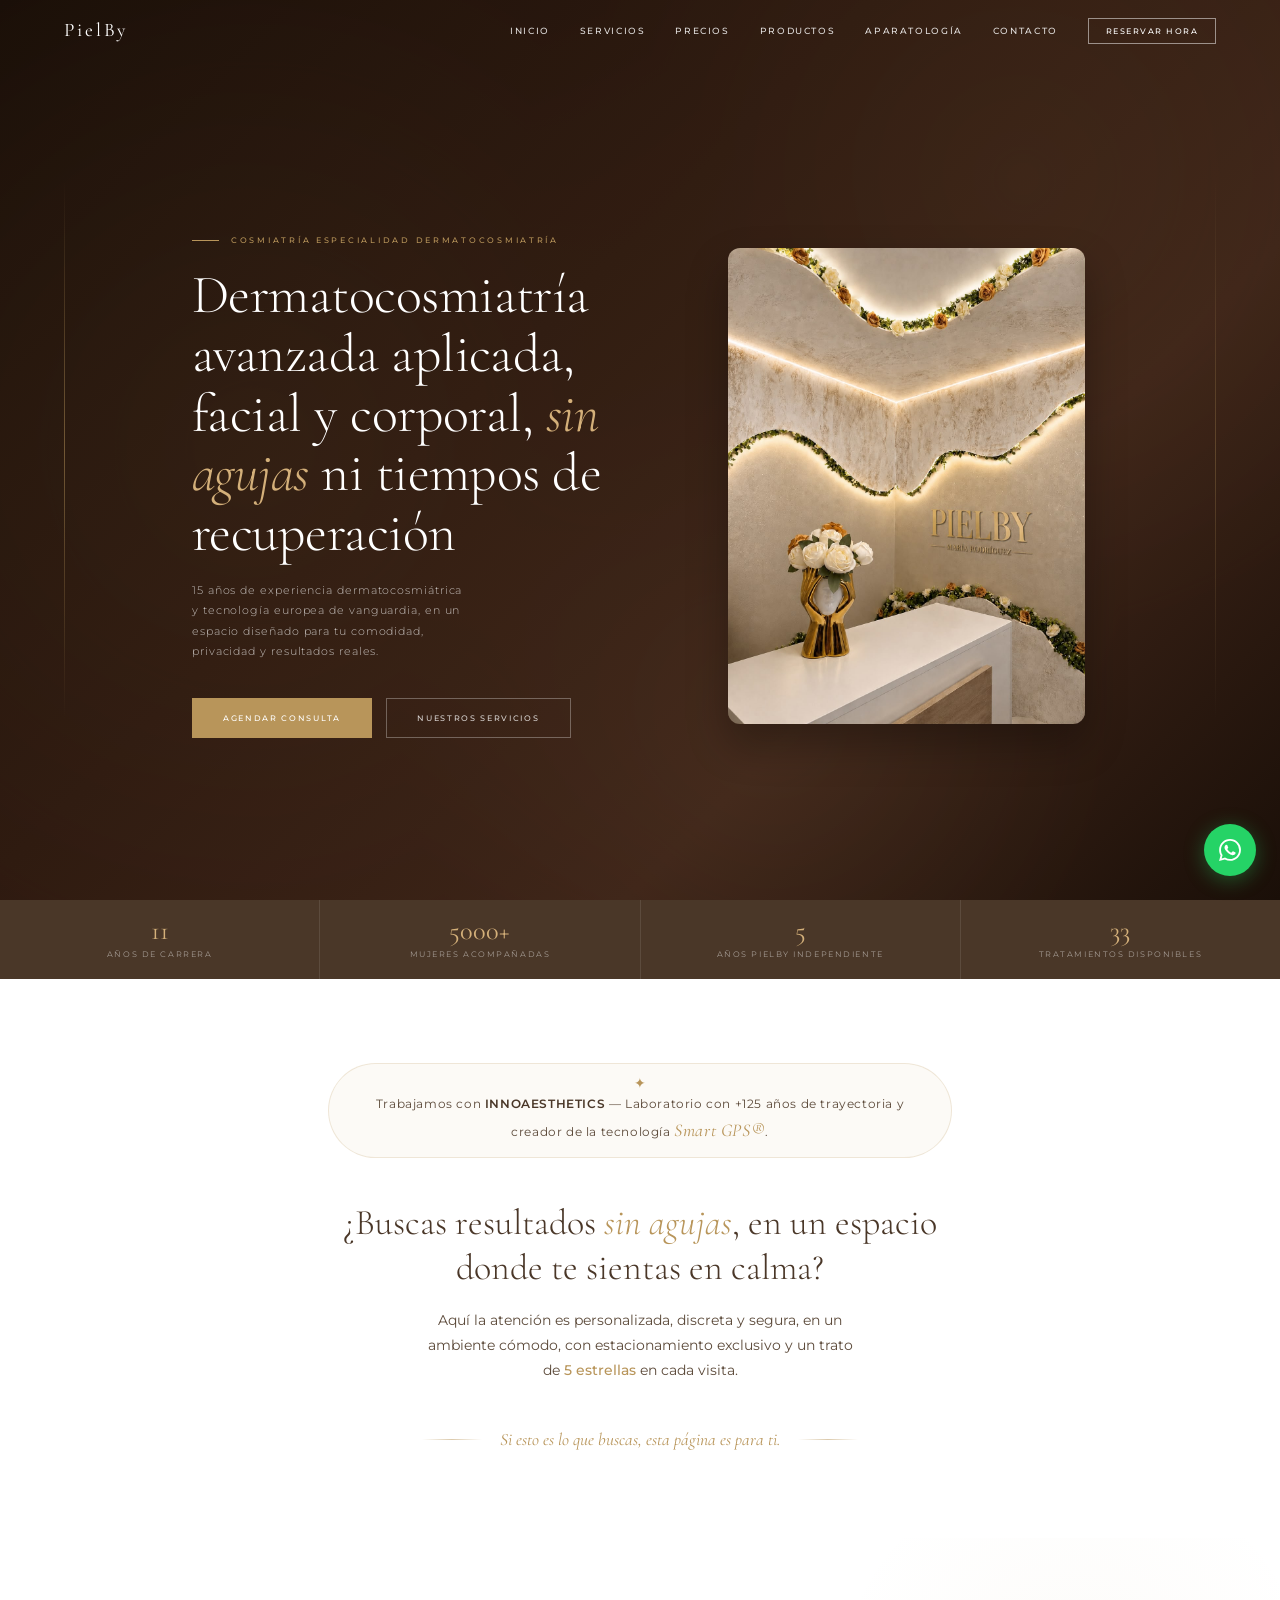
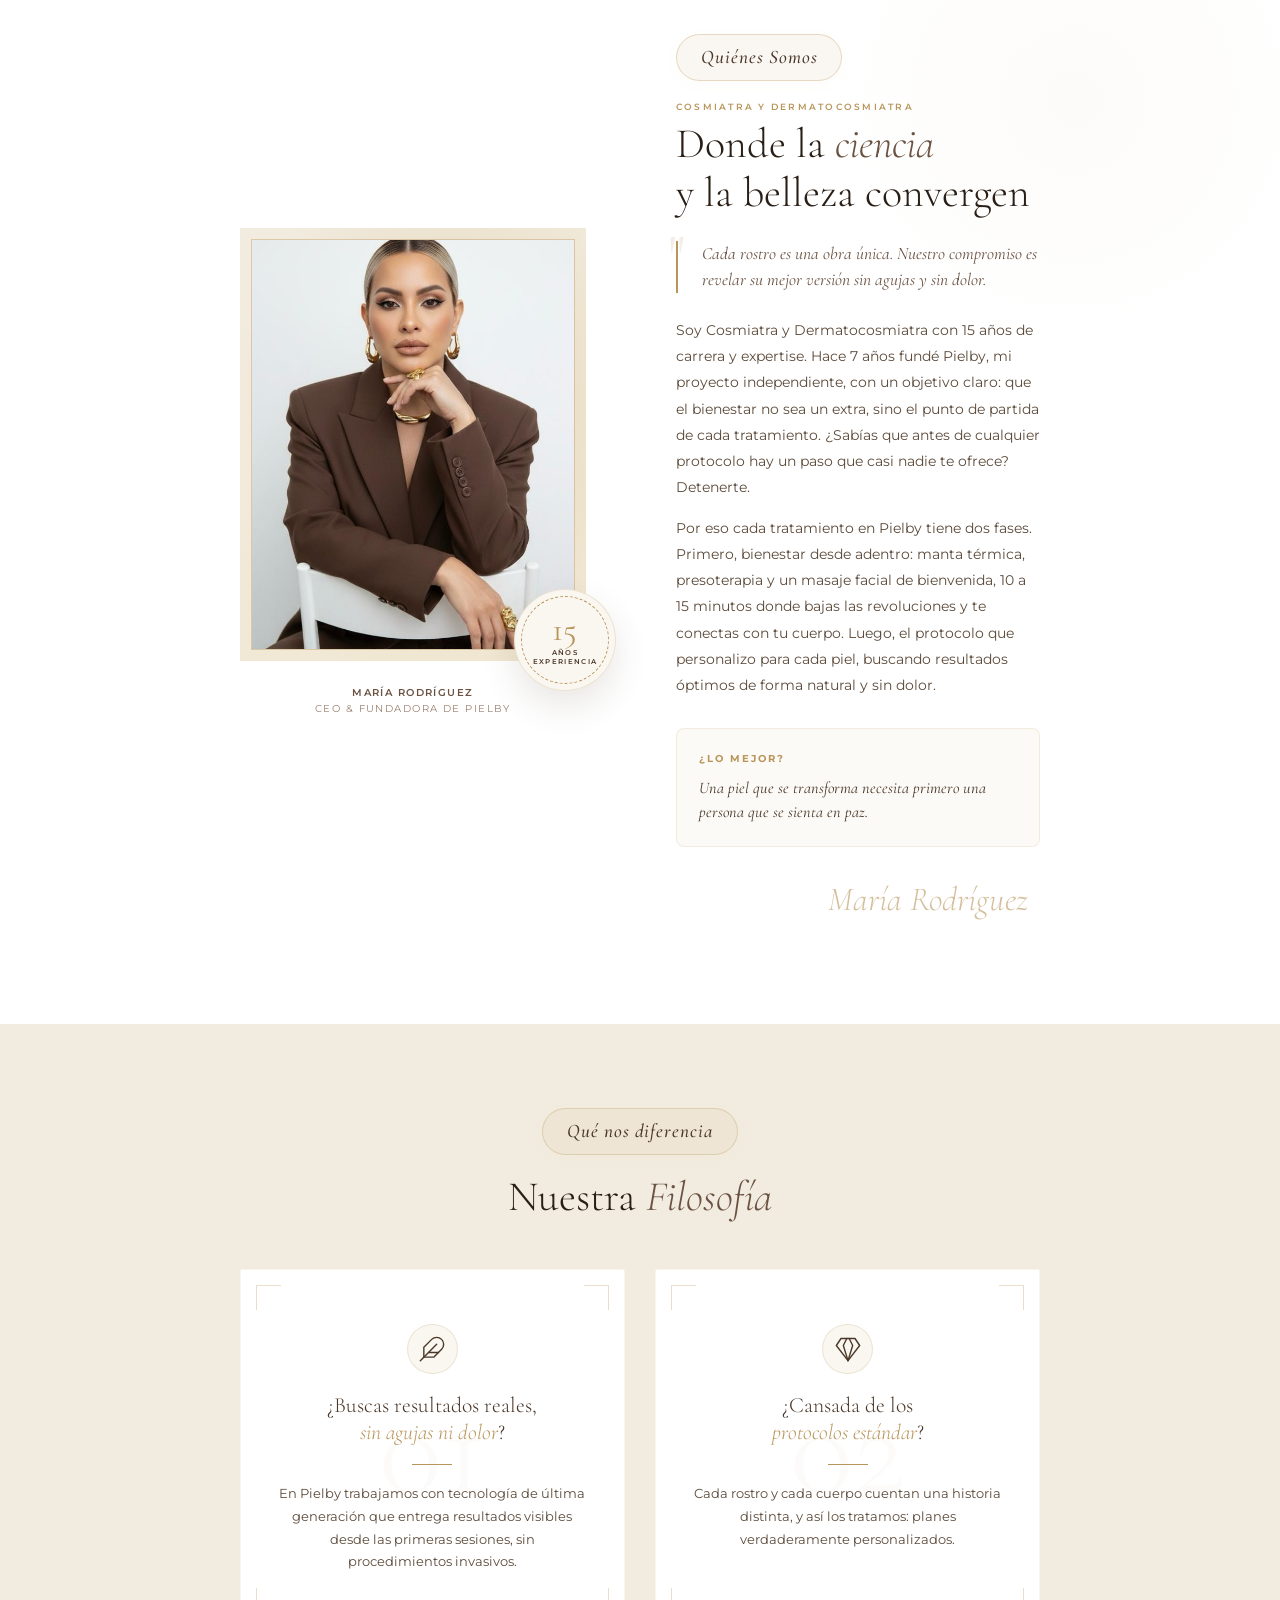
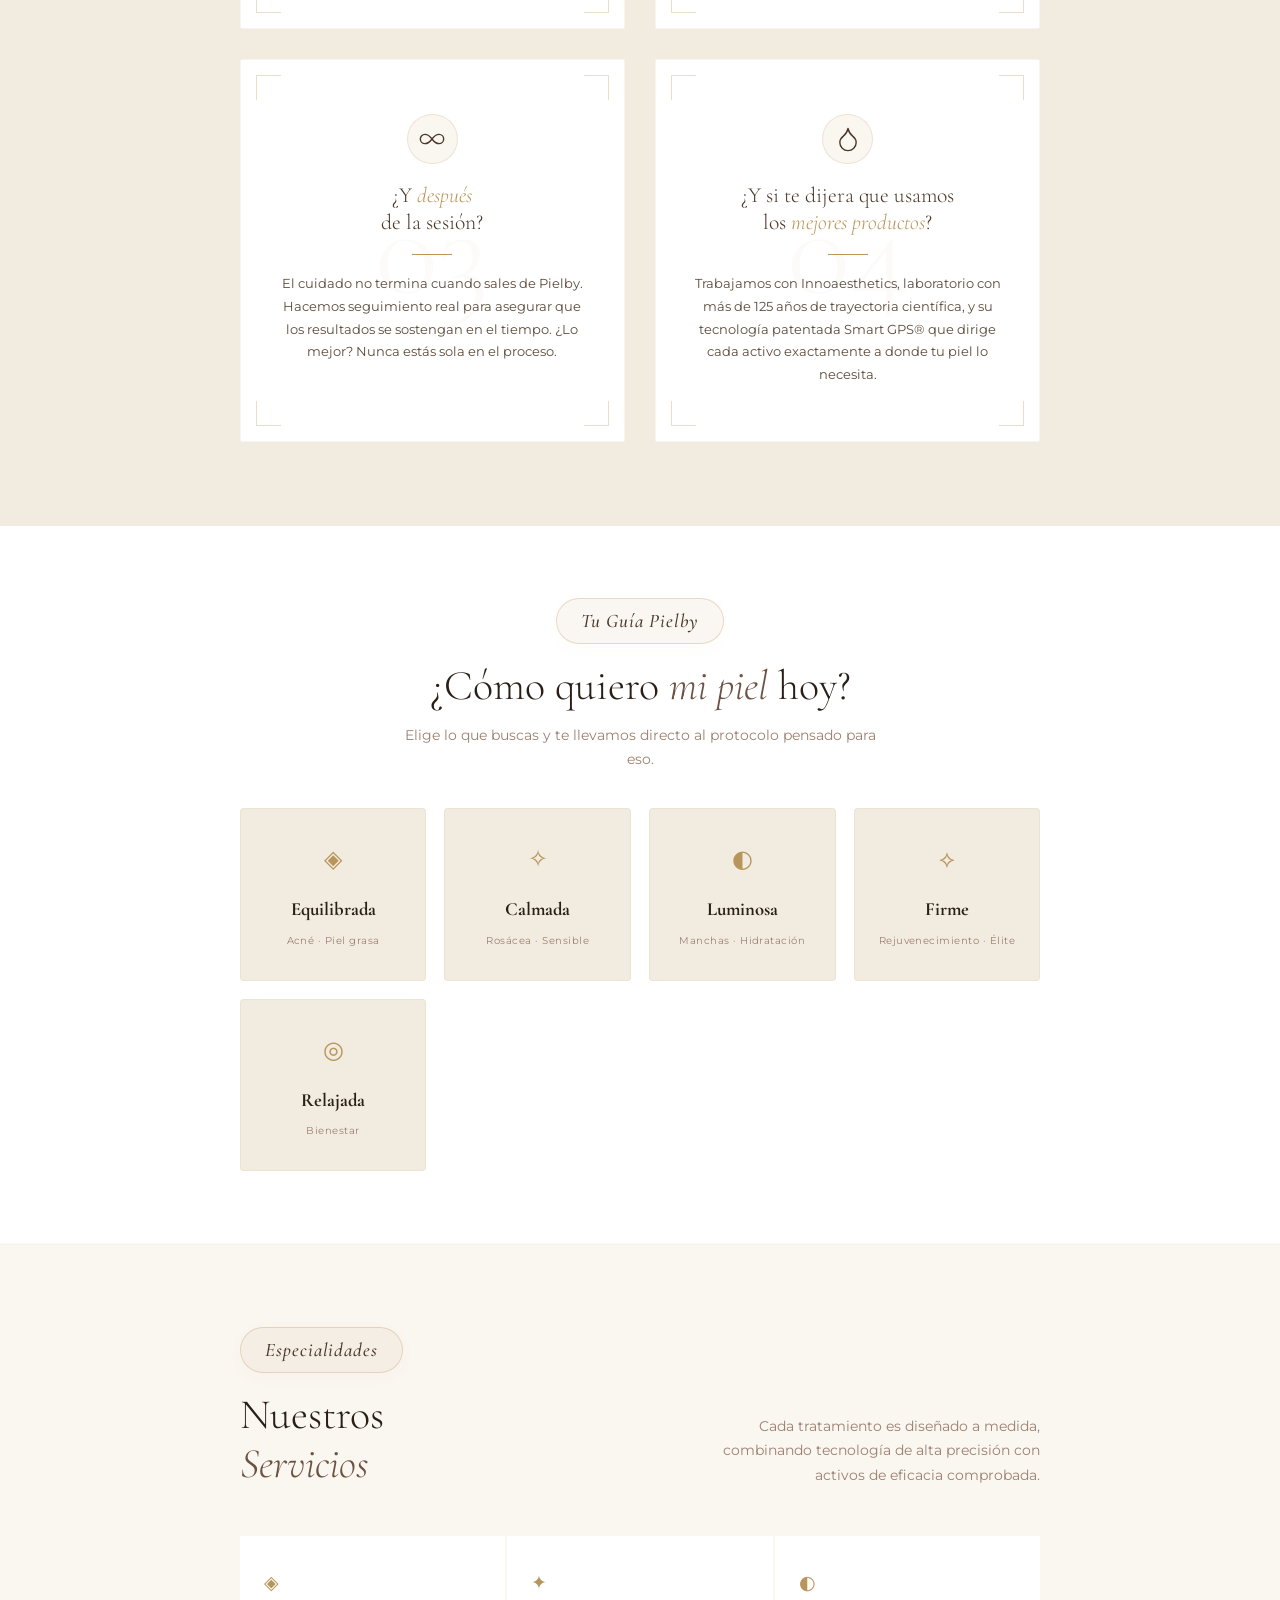
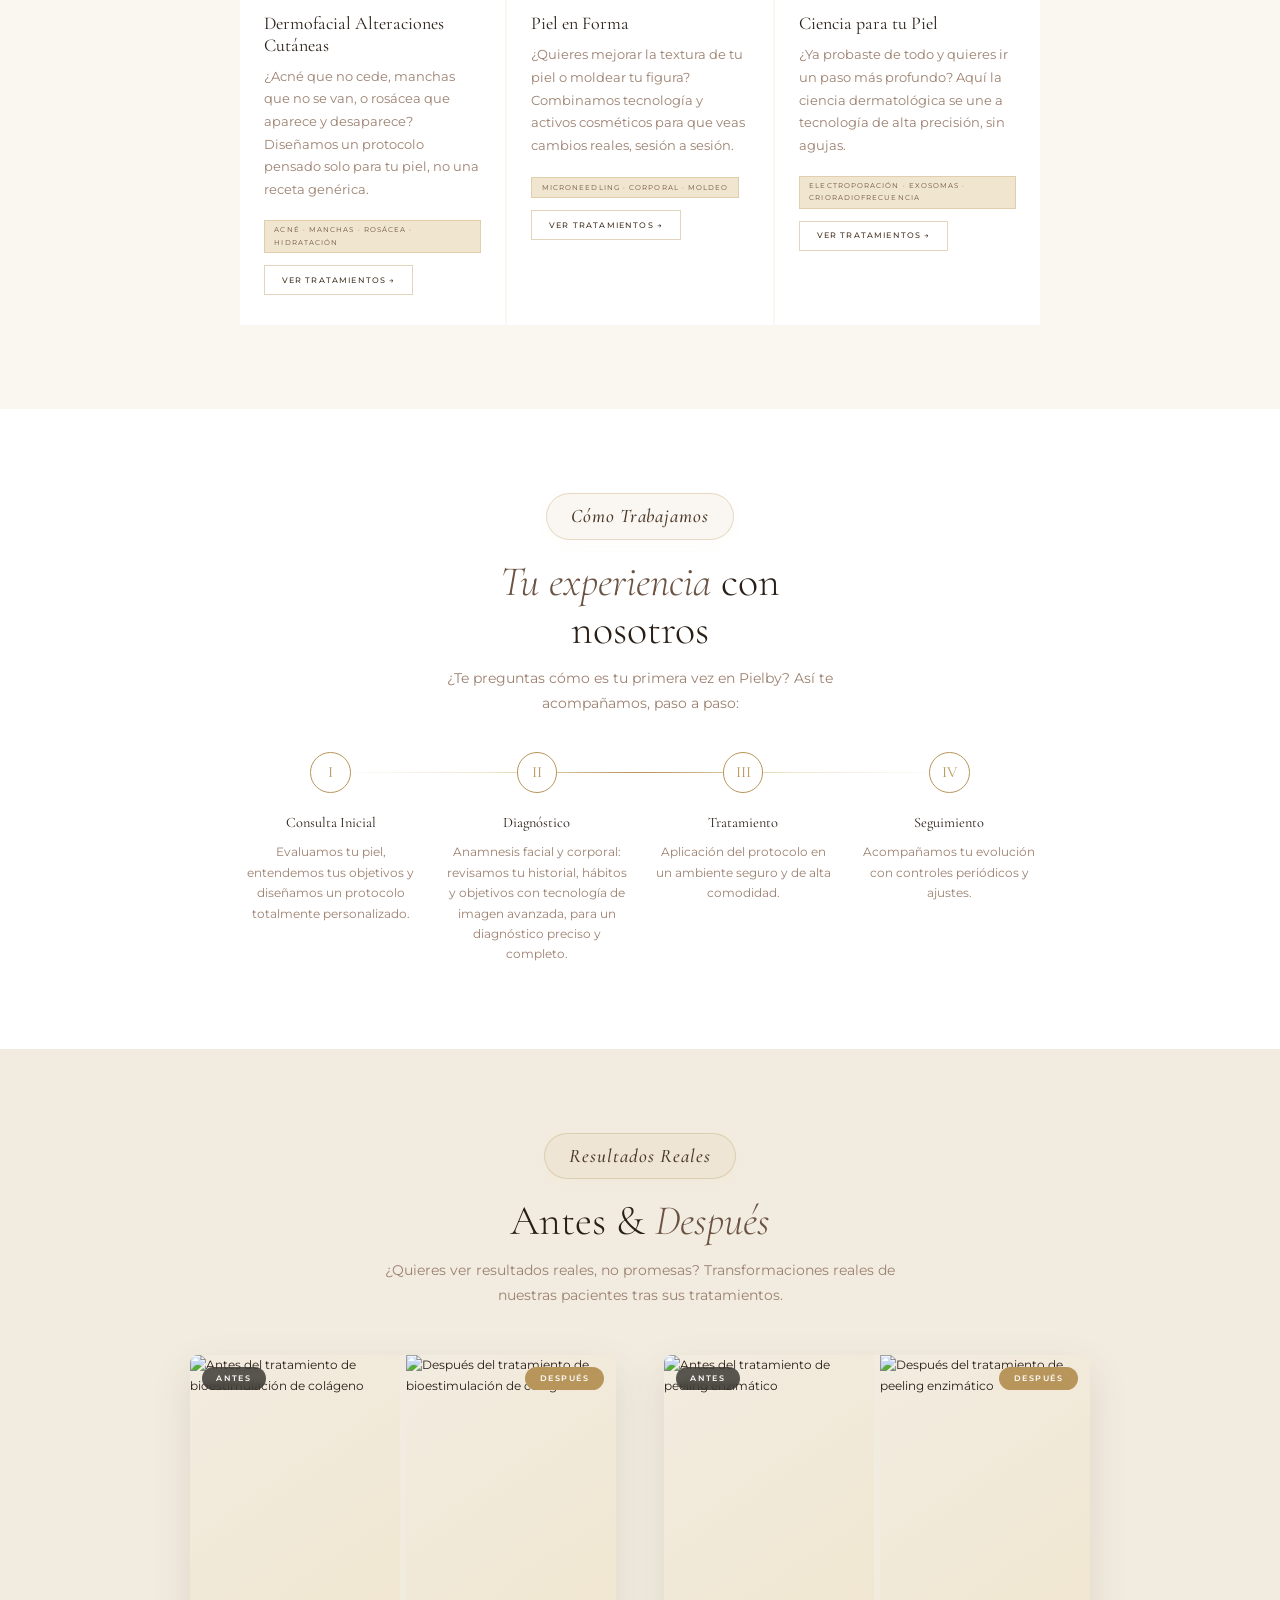
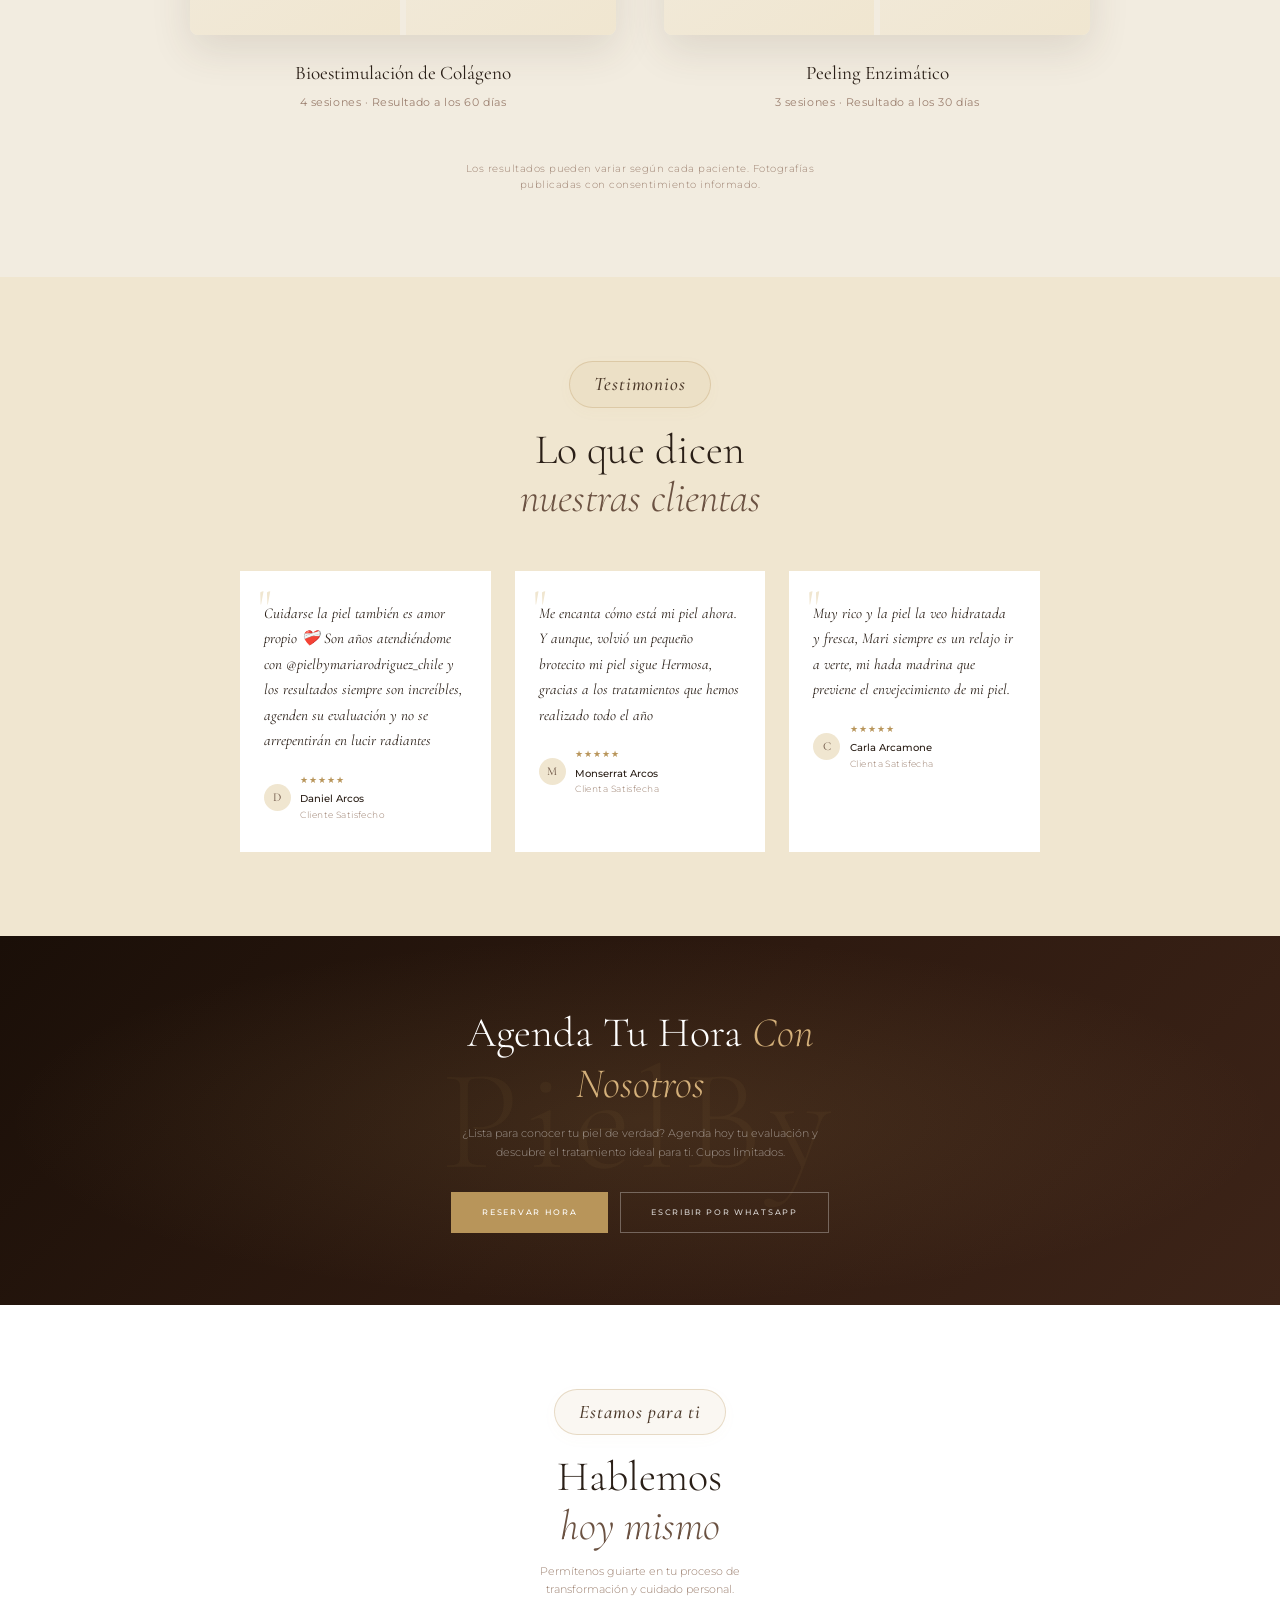
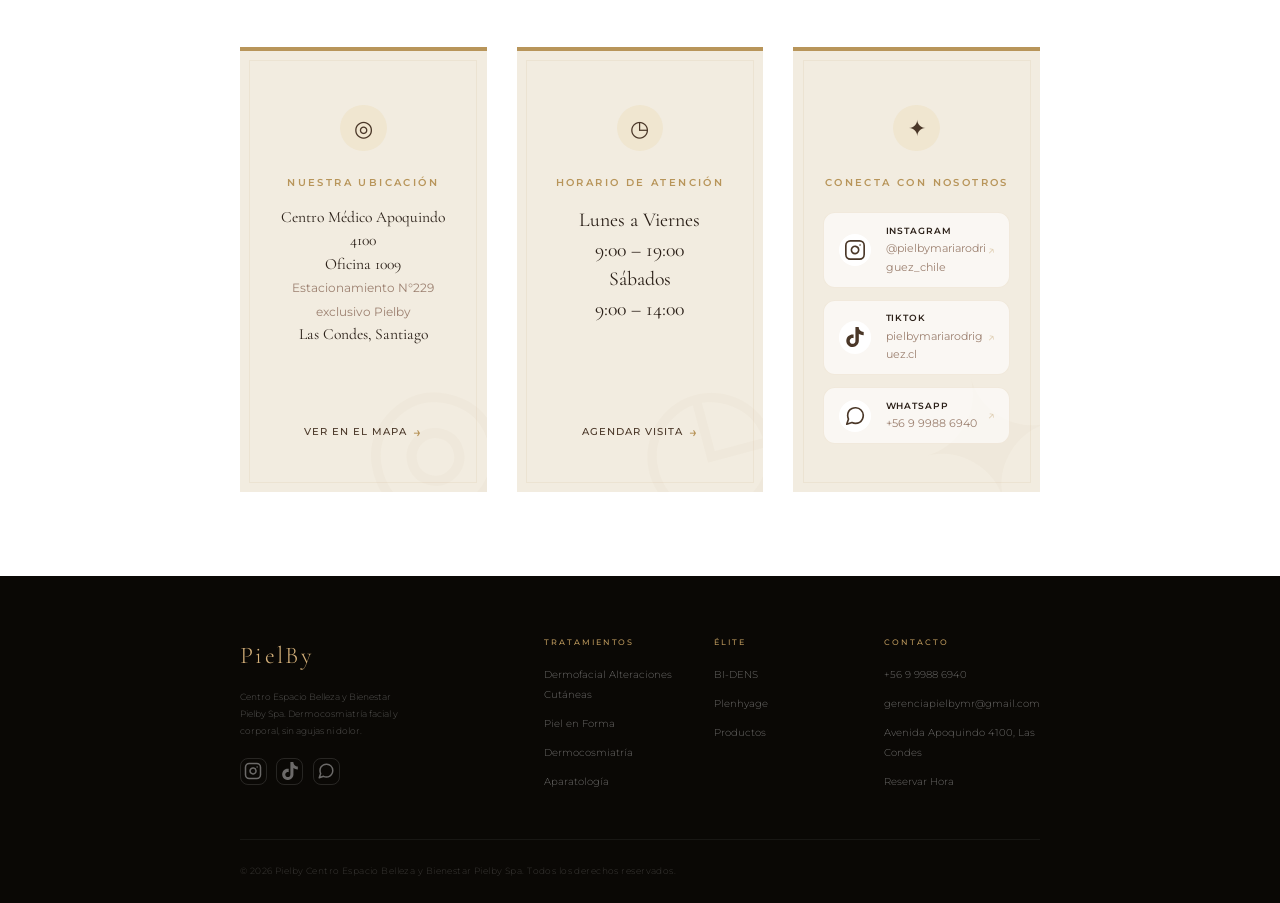
==== commit 066e8d29: "arreglando navbar" ====
--- a/index.html
+++ b/index.html
@@ -16,21 +16,12 @@
 <nav id="navbar">
   <a href="#inicio" class="nav-logo">PielBy</a>
   <ul class="nav-links">
-<<<<<<< HEAD
      <li><a href="index.html#inicio">Inicio</a></li>
     <li><a href="servicios.html">Servicios</a></li>
     <li><a href="precios.html">Precios</a></li>  
     <li><a href="productos.html">Productos</a></li>
     <li><a href="aparatologia.html">Aparatología</a></li>
     <li><a href="index.html#contacto">Contacto</a></li>
-=======
-     <li><a href="./index.html#inicio">Inicio</a></li>
-    <li><a href="./servicios.html">Servicios</a></li>
-    <li><a href="./precios.html">Precios</a></li>  
-    <li><a href="./productos.html">Productos</a></li>
-    <li><a href="./aparatologia.html">Aparatología</a></li>
-    <li><a href="./index.html#contacto">Contacto</a></li>
->>>>>>> f52a2a06783f05fca438d6331c2a020d33921bd6
     <li><a href="https://wa.me/56999886940" class="nav-cta">Reservar Hora</a></li>
   </ul>
   <button class="hamburger" id="hamburger" aria-label="Menú">
@@ -41,11 +32,7 @@
 <!-- MOBILE MENU -->
 <div class="mobile-menu" id="mobileMenu">
   <button class="mobile-close" id="mobileClose" aria-label="Cerrar menú">✕</button>
-<<<<<<< HEAD
   <a href="index.html#inicio" class="mobile-link">Inicio</a>
-=======
-  <a href="#inicio" class="mobile-link">Inicio</a>
->>>>>>> f52a2a06783f05fca438d6331c2a020d33921bd6
   <a href="servicios.html" class="mobile-link">Servicios</a>
   <a href="precios.html" class="mobile-link">Precios</a>
   <a href="productos.html" class="mobile-link">Productos</a>
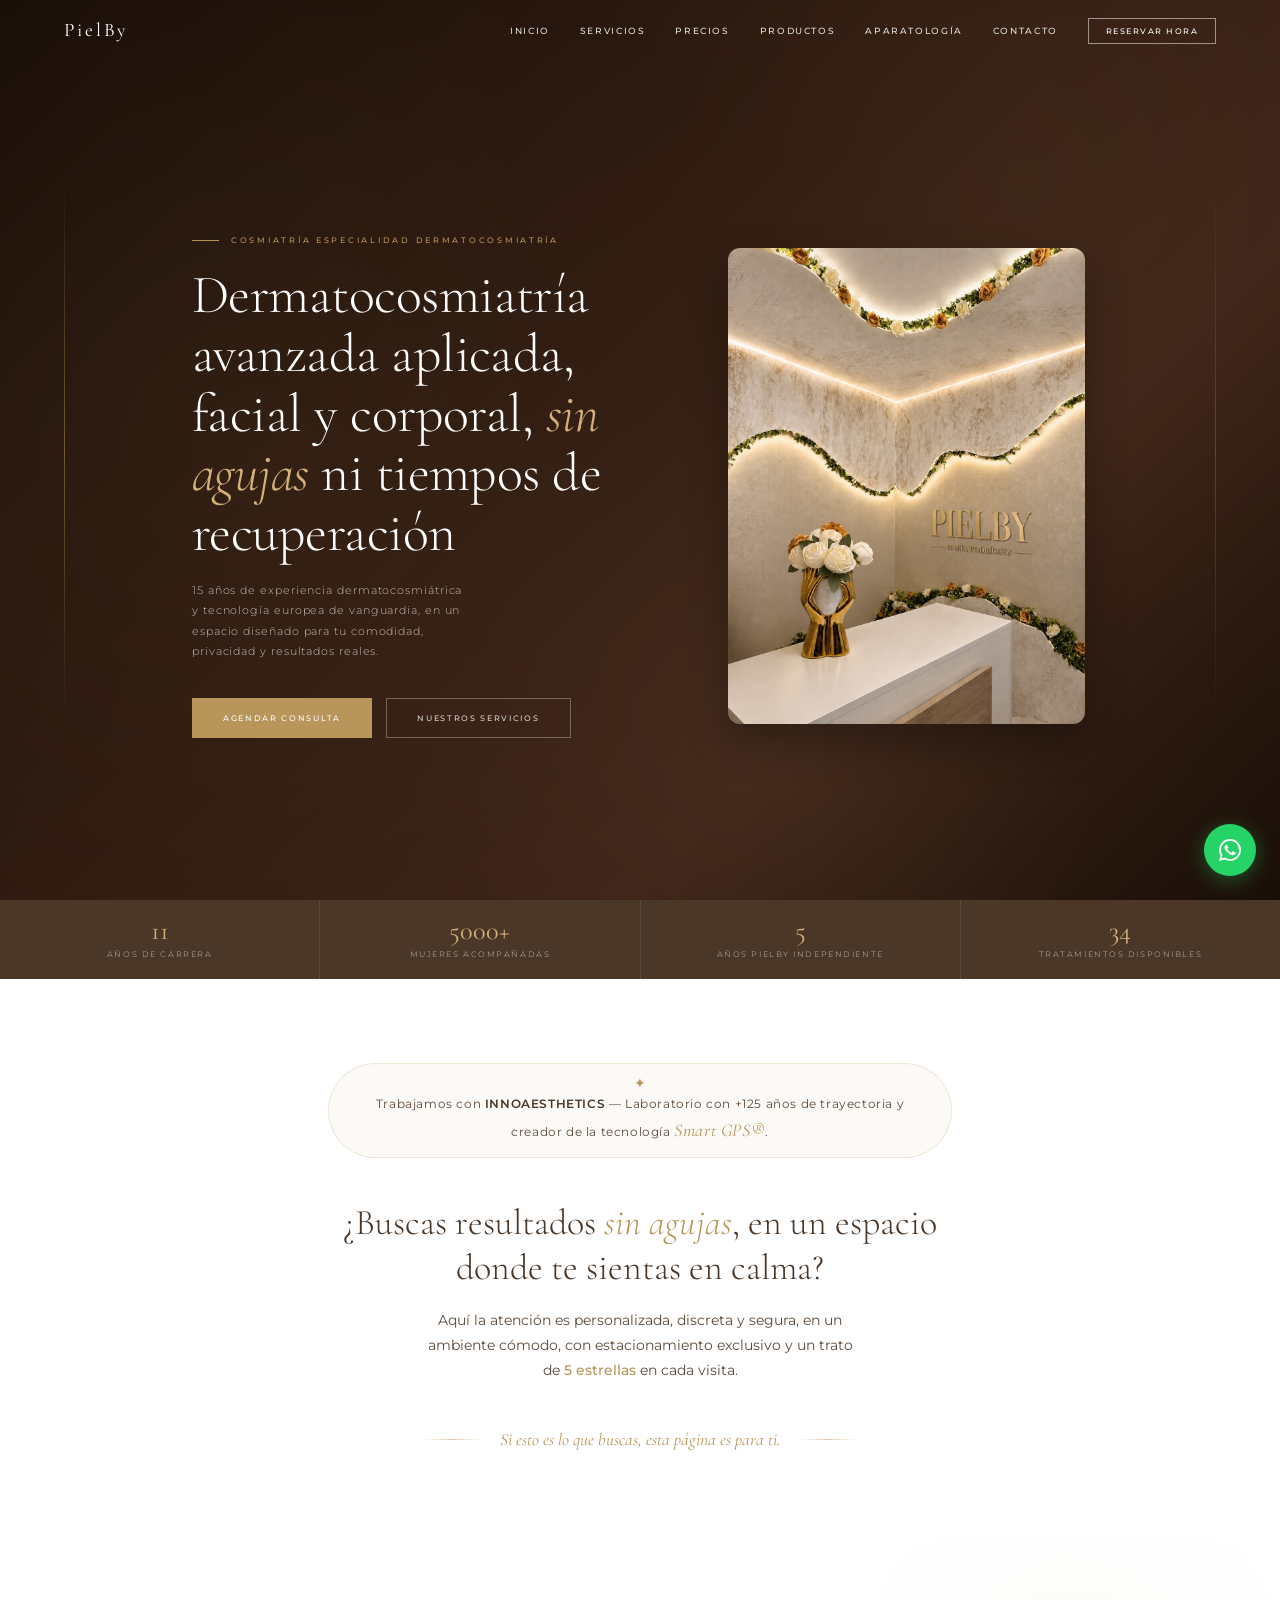
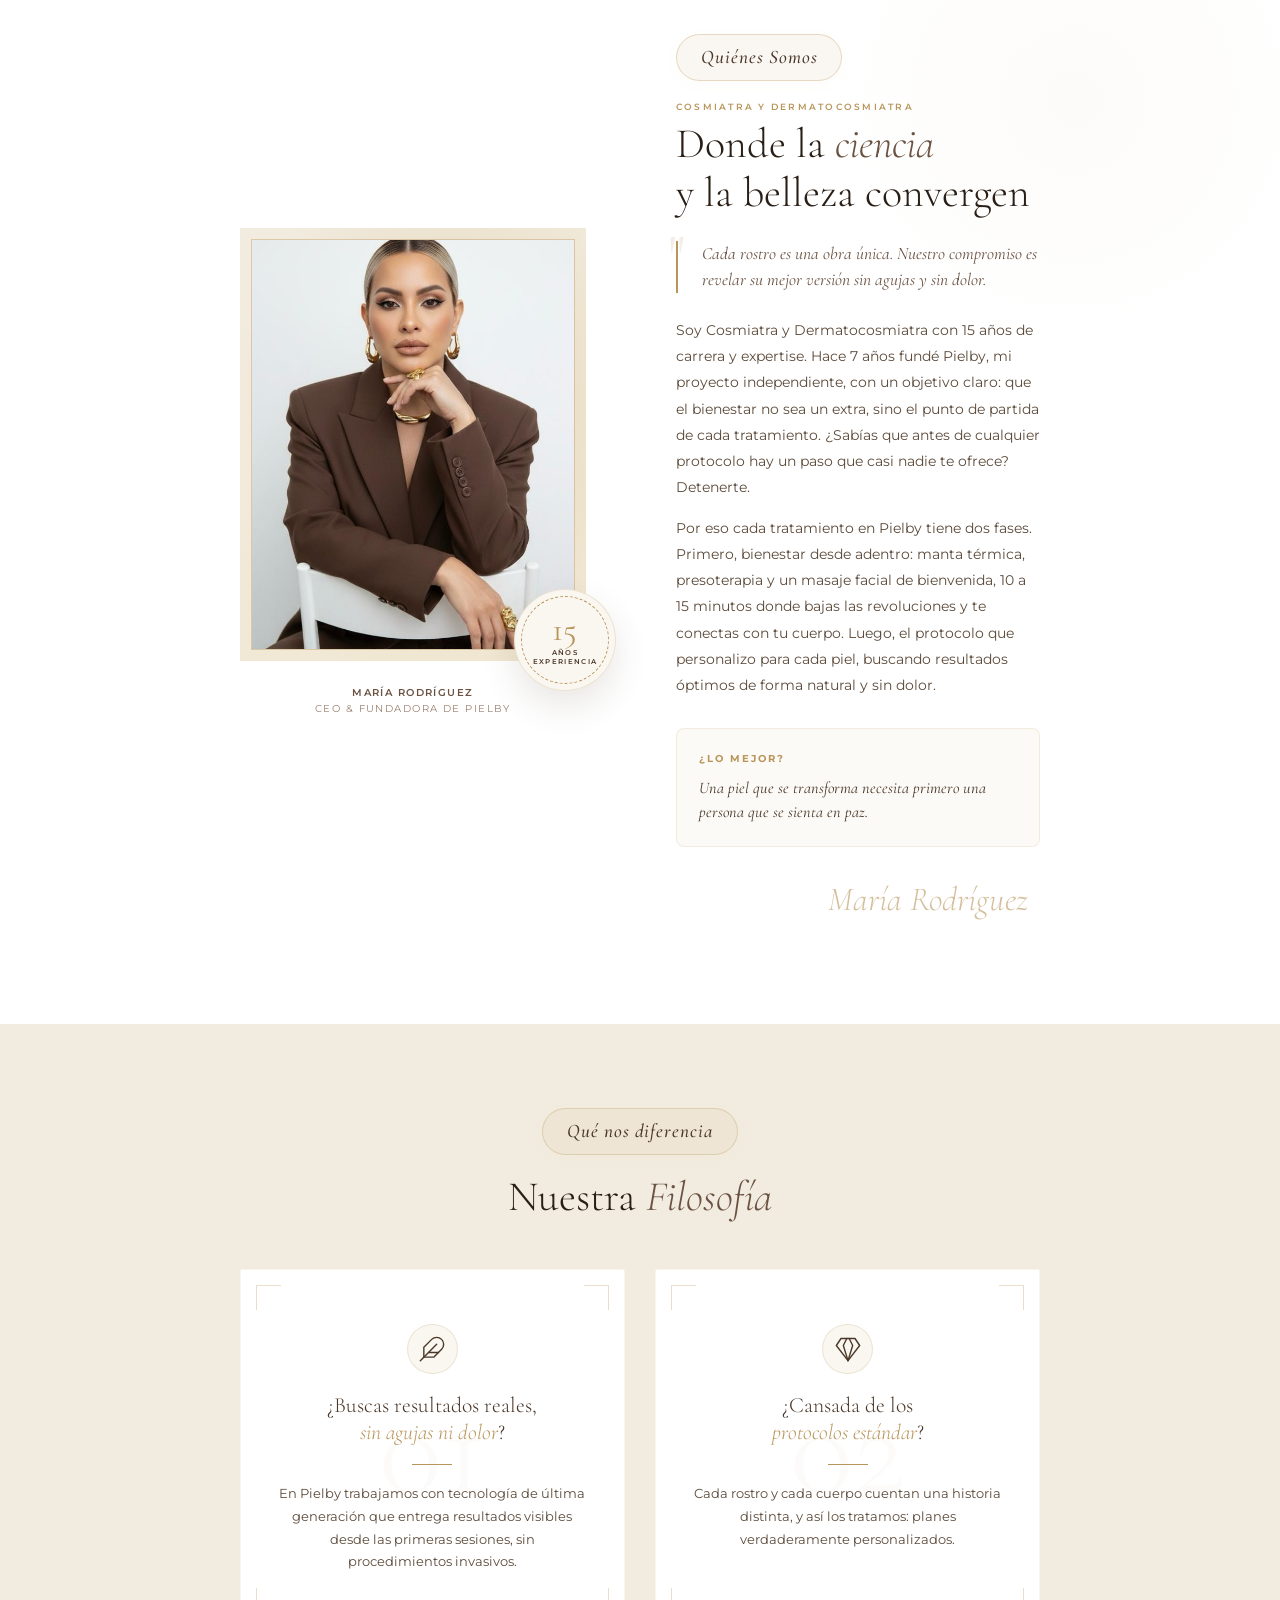
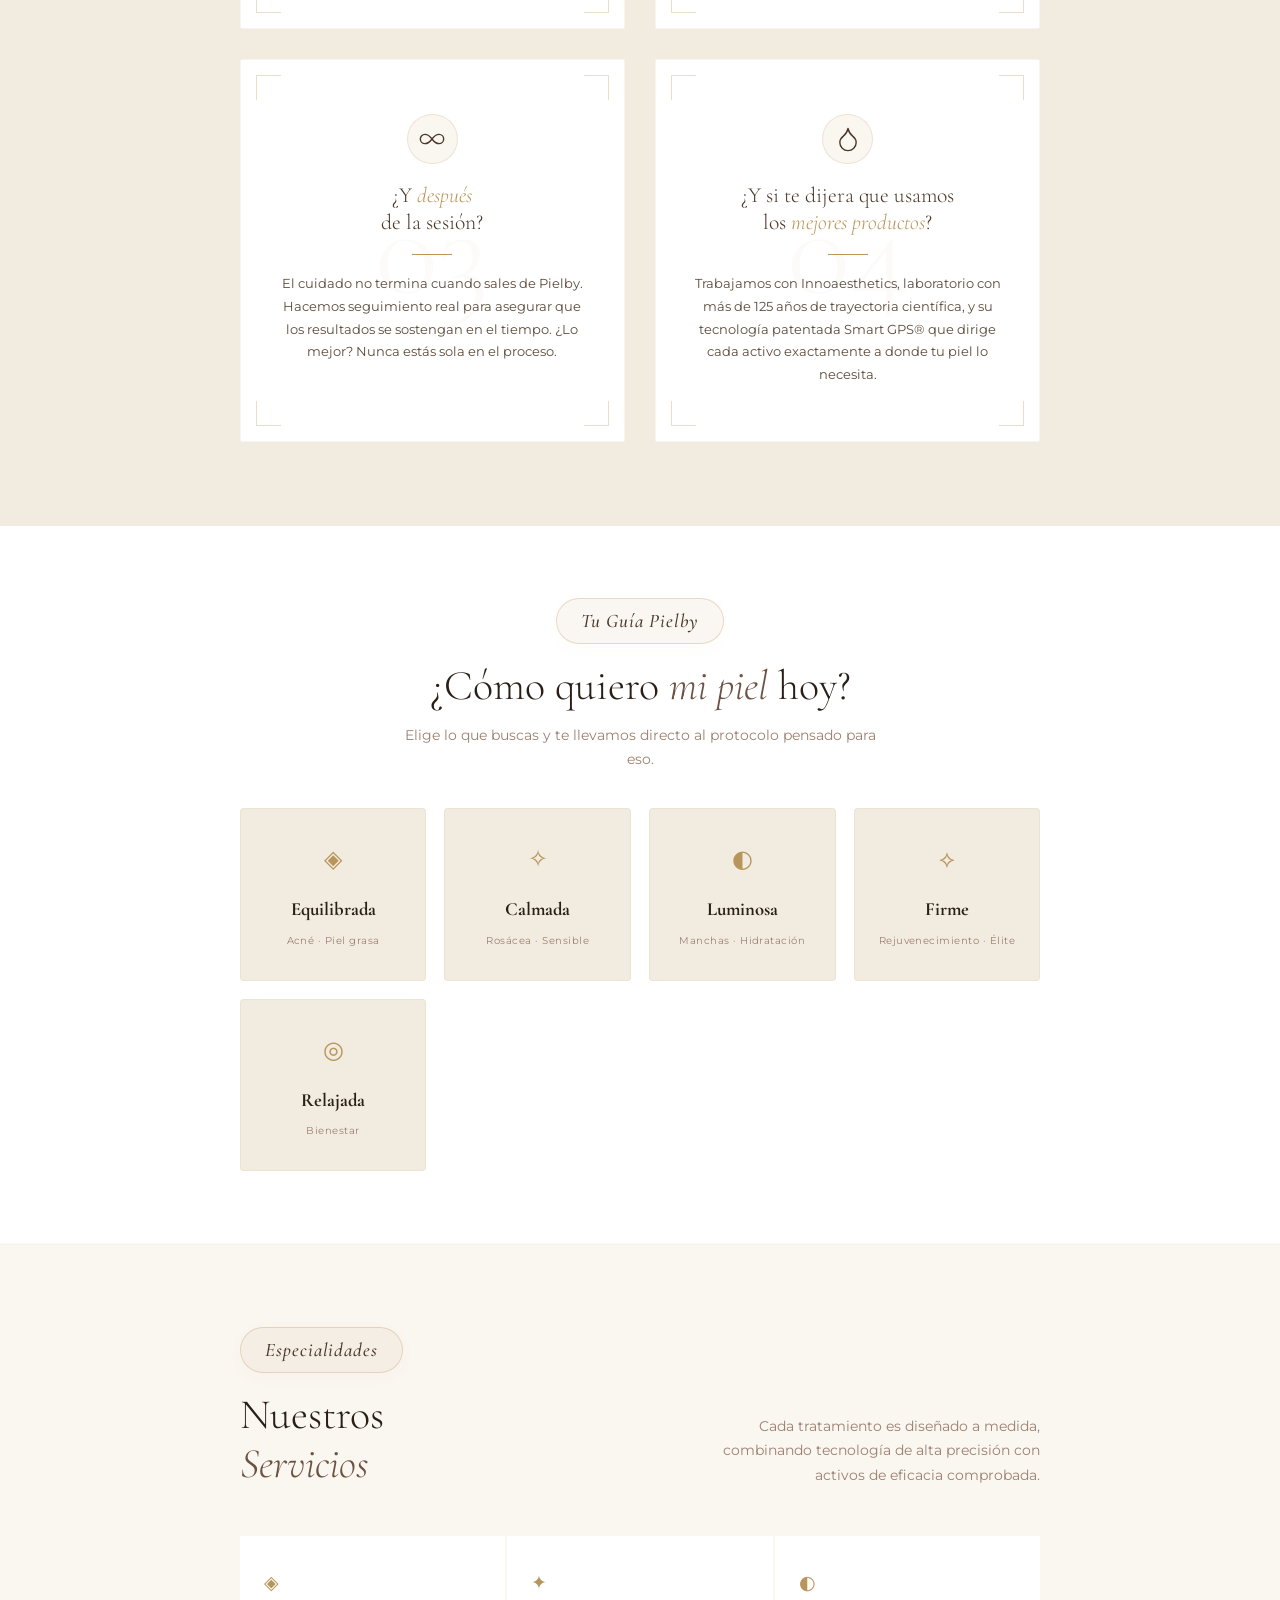
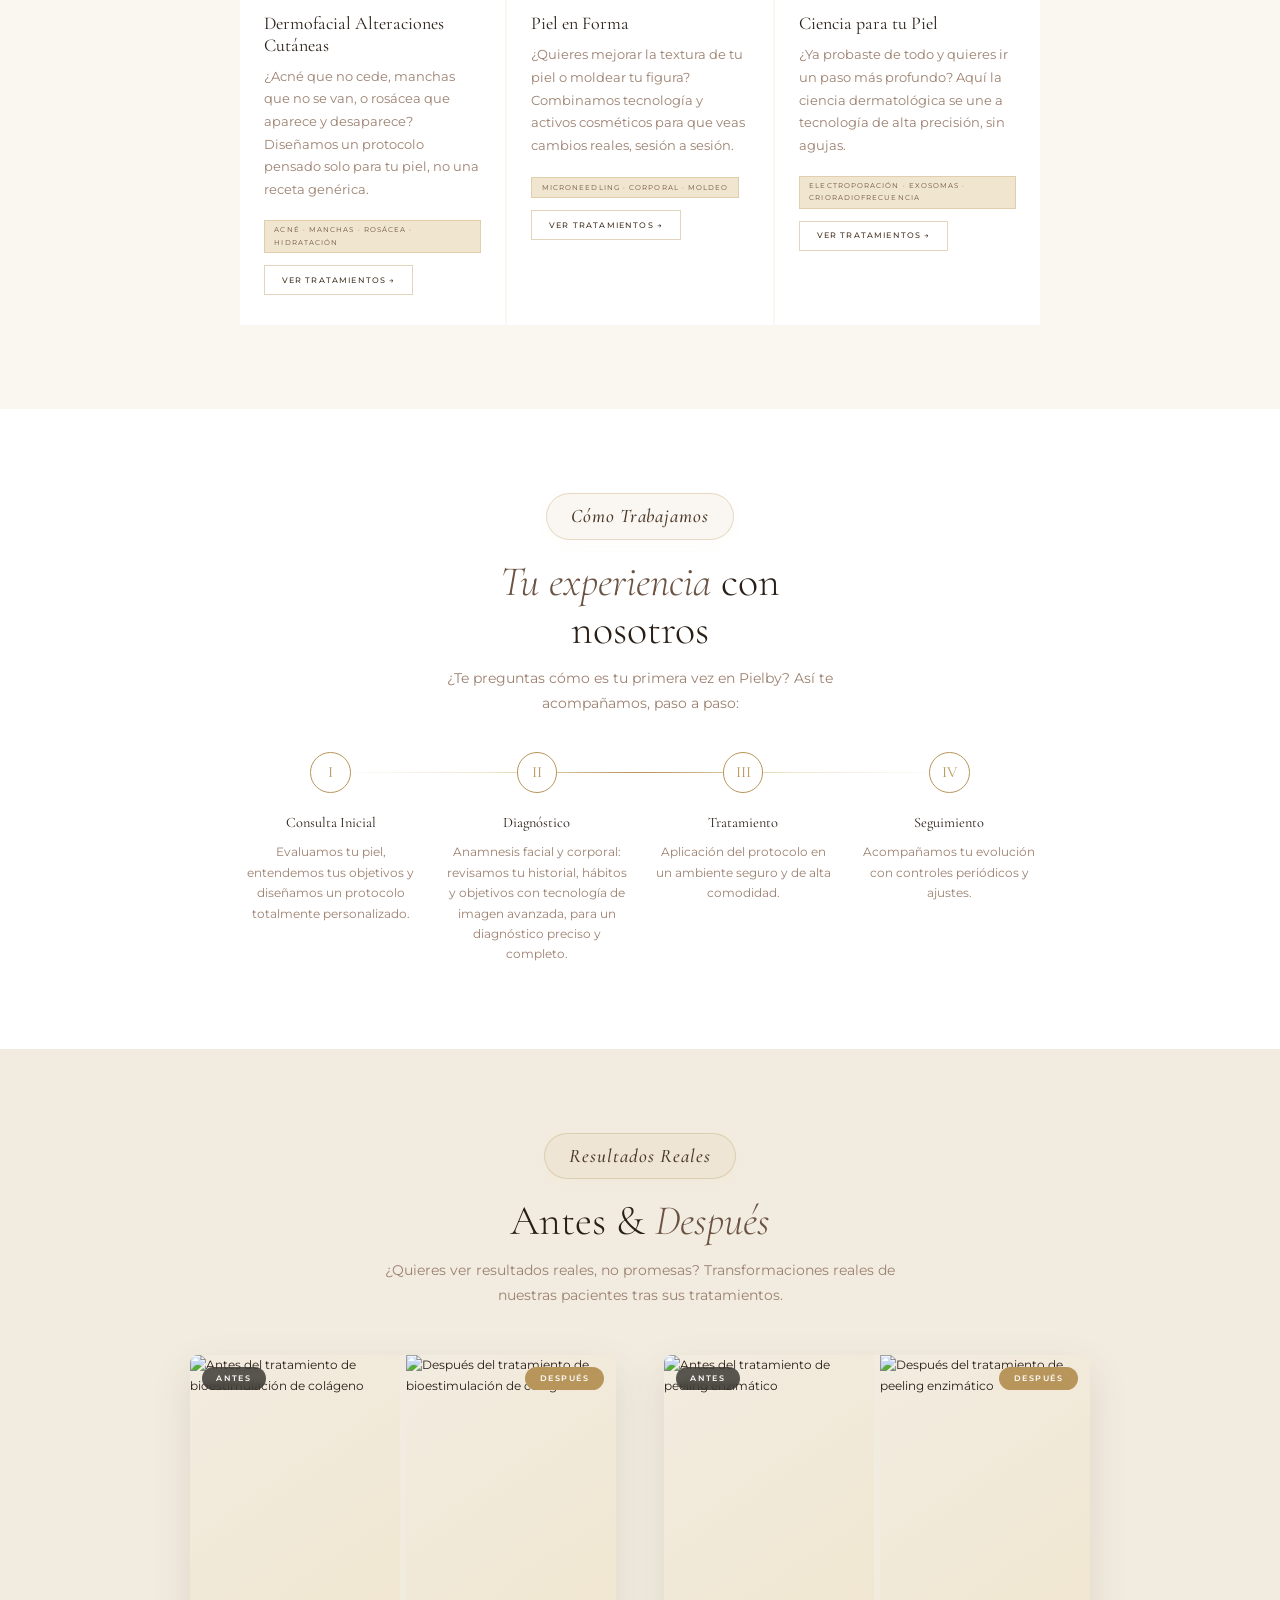
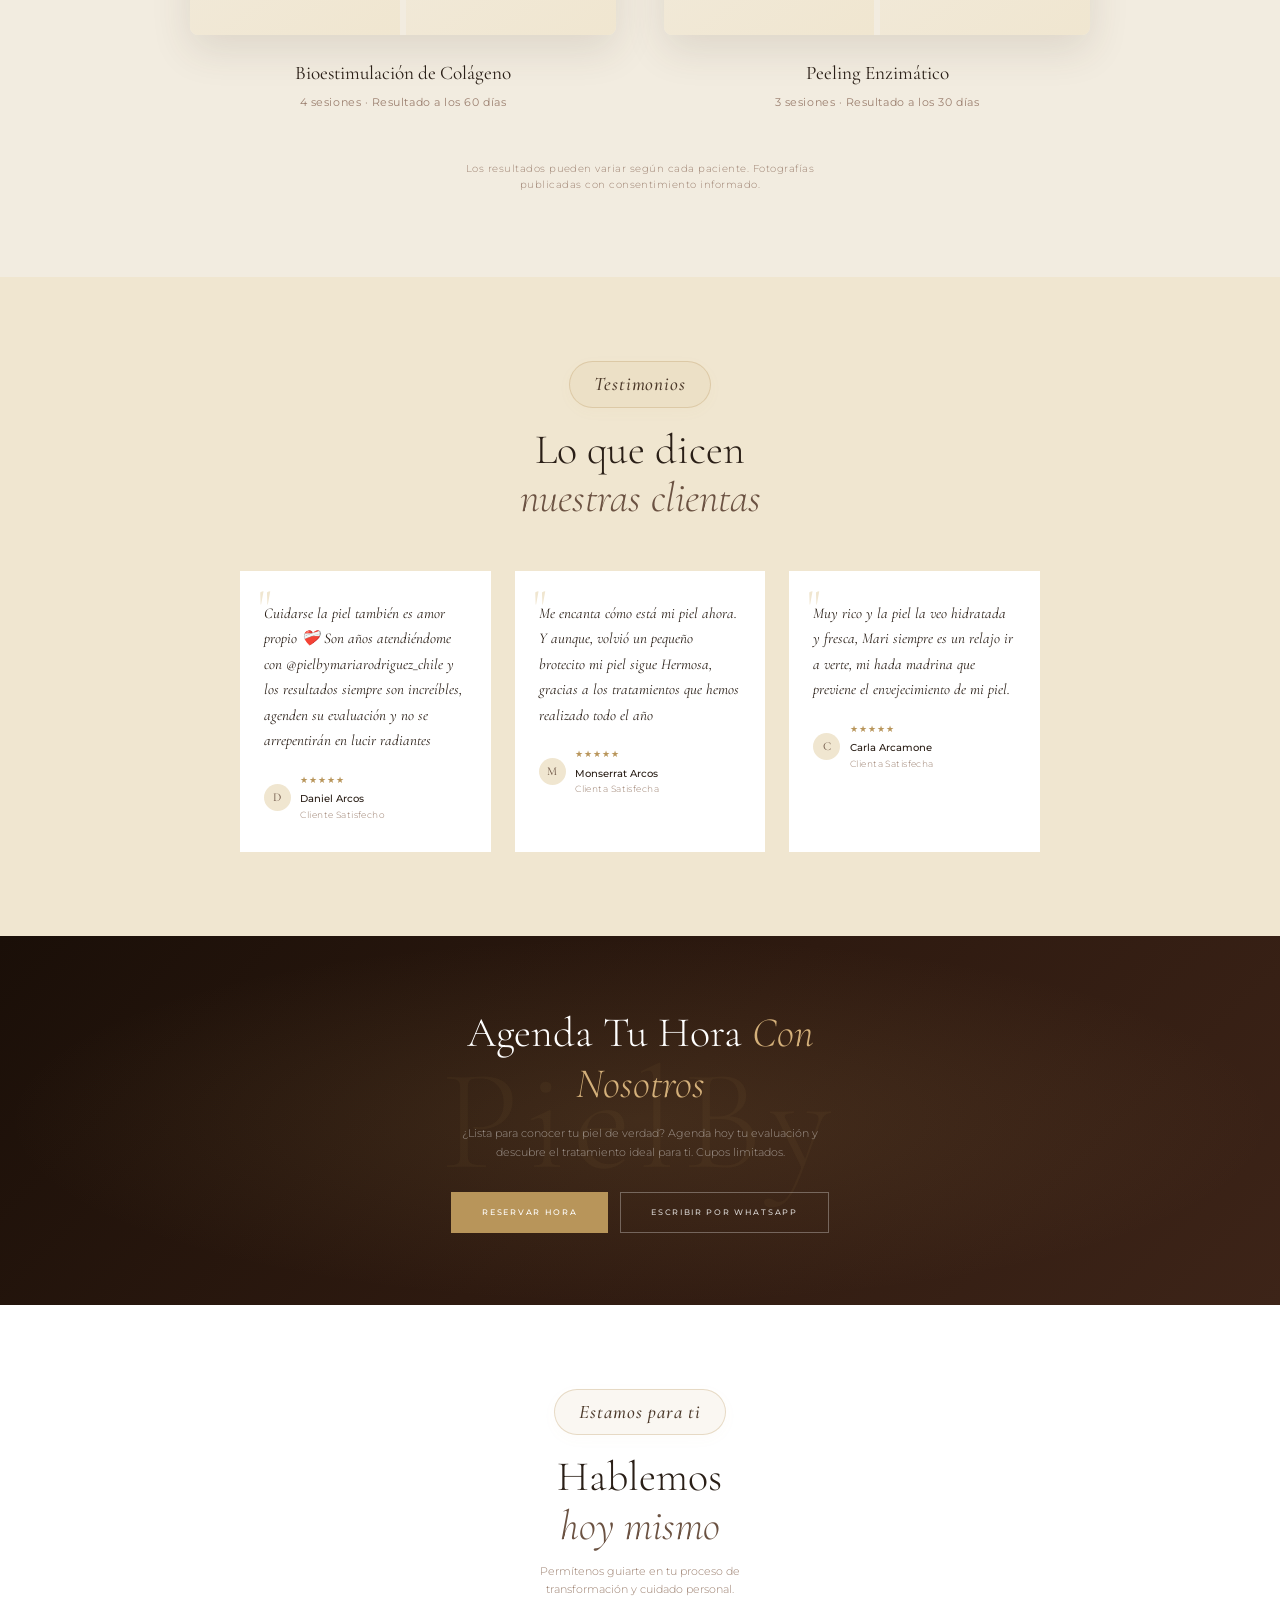
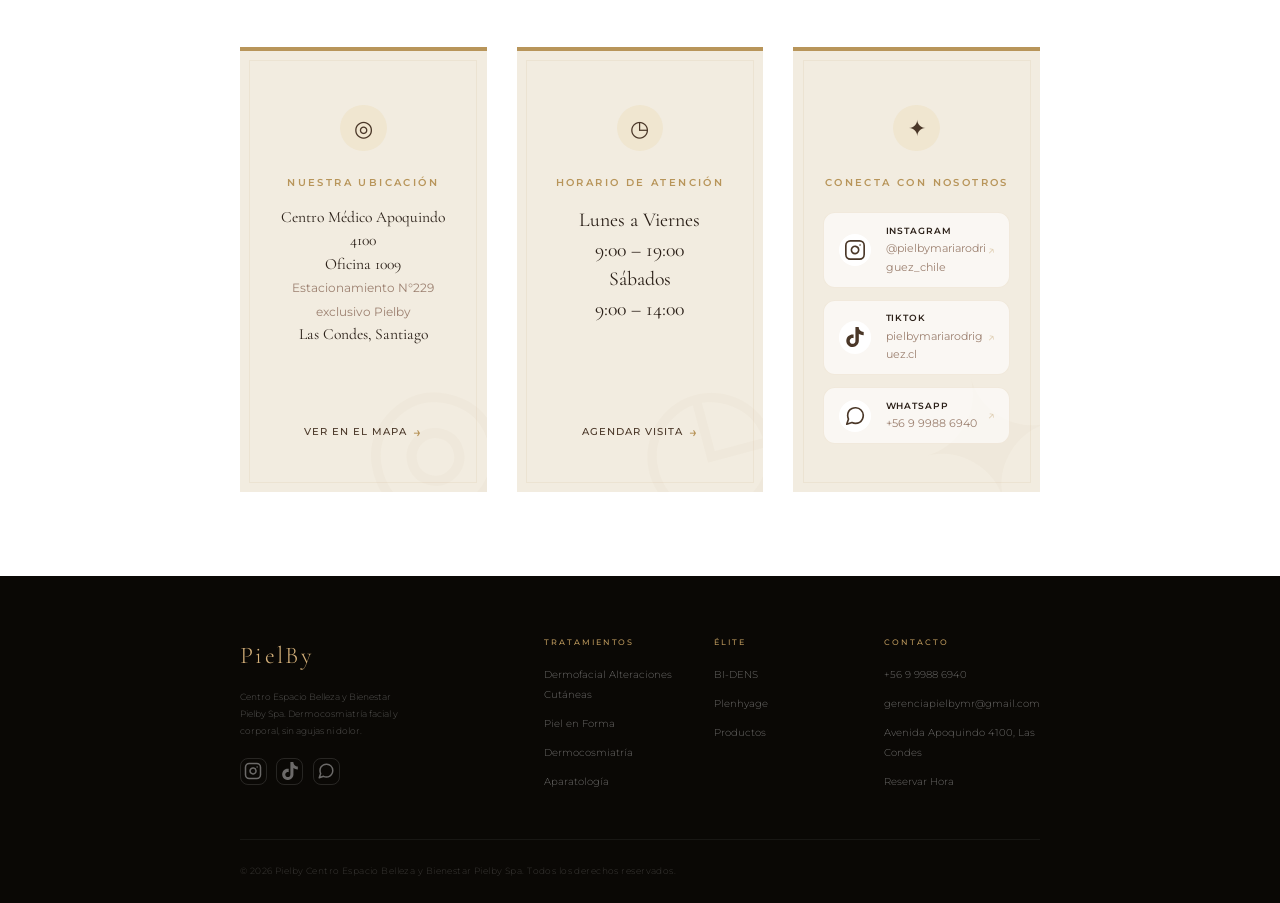
==== commit 41e57c59: "Redirecciones de guia pielby" ====
--- a/index.html
+++ b/index.html
@@ -297,7 +297,7 @@
     </a>
 
     <!-- Tarjeta 4 -->
-    <a href="precios.html#rejuvenecimiento-elite" class="guide-card-link">
+    <a href="precios.html#rejuvenecimiento-facial" class="guide-card-link">
       <div class="guide-card">
         <div class="guide-icon">⟡</div>
         <h3 class="guide-title">Firme</h3>
@@ -306,7 +306,7 @@
     </a>
 
     <!-- Tarjeta 5 -->
-    <a href="precios.html#fase-bienestar" class="guide-card-link">
+    <a href="precios.html#bienestar-tratamientos" class="guide-card-link">
       <div class="guide-card">
         <div class="guide-icon">◎</div>
         <h3 class="guide-title">Relajada</h3>
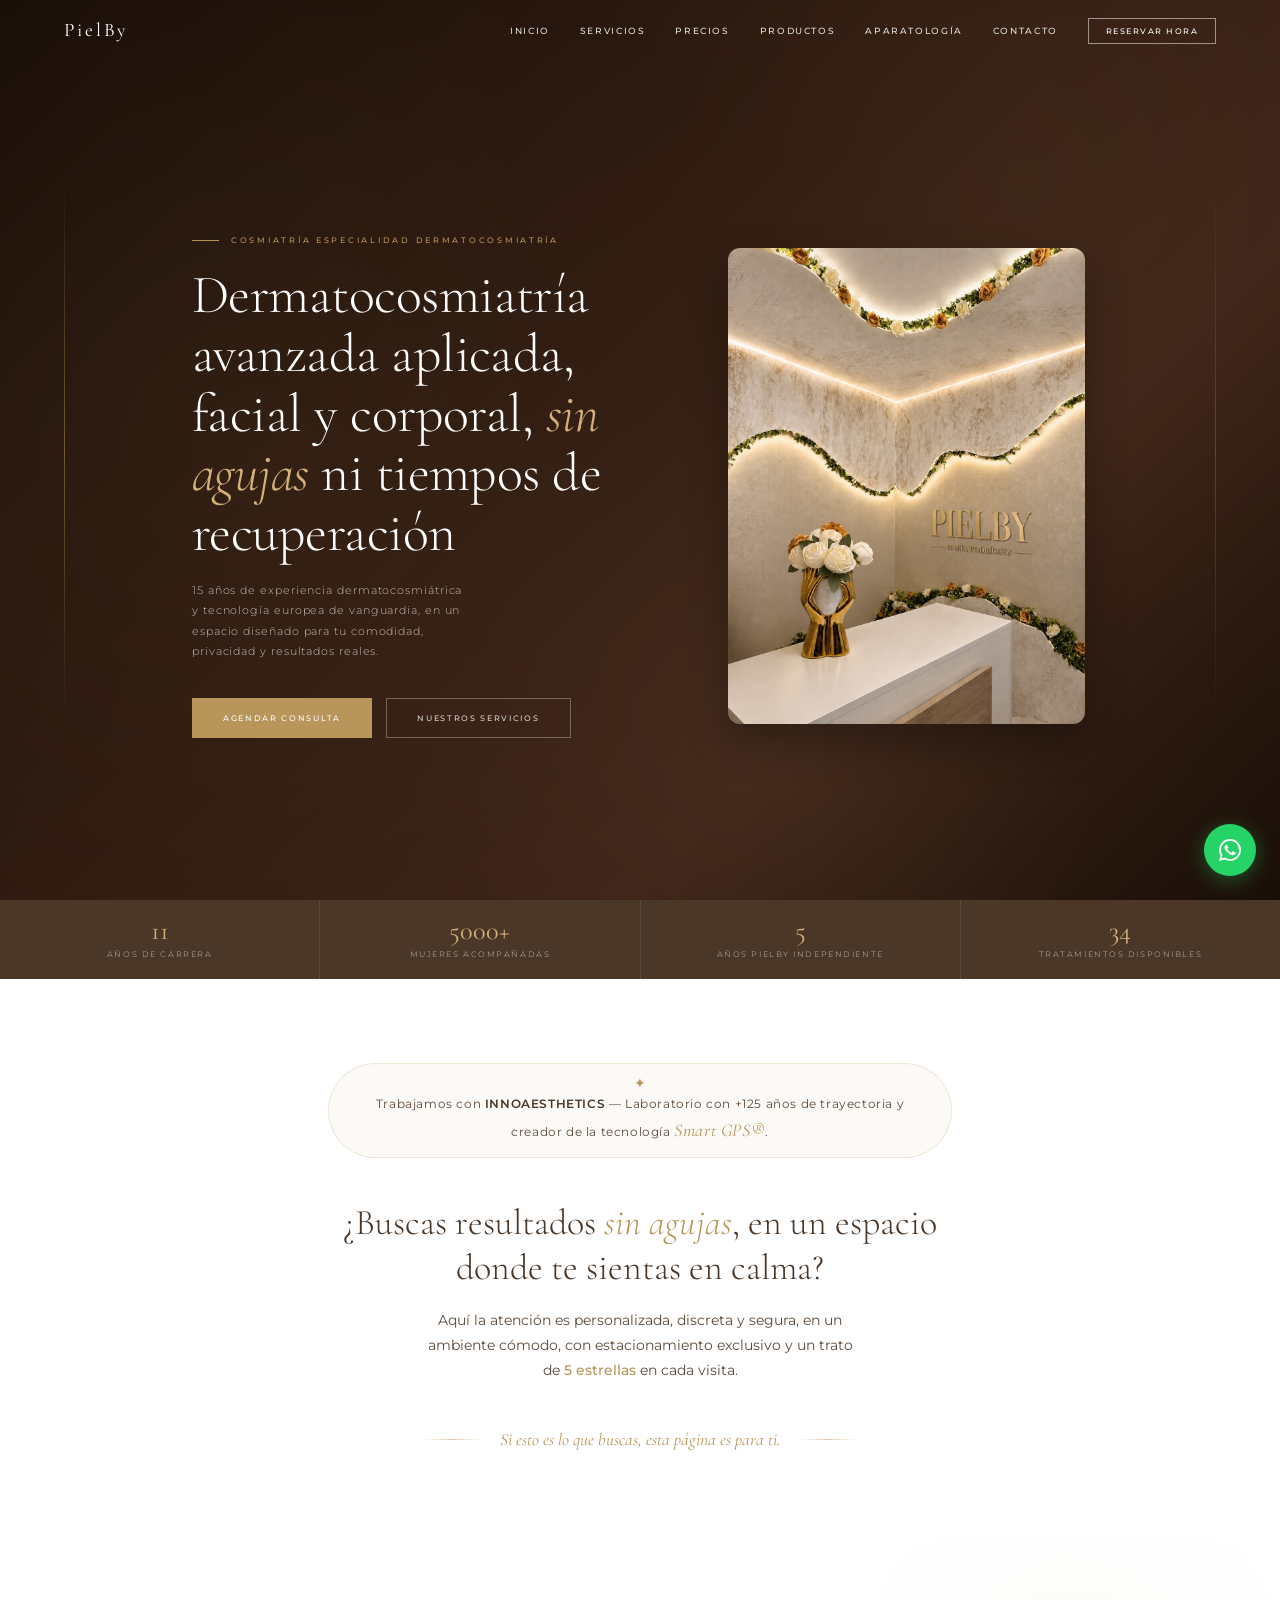
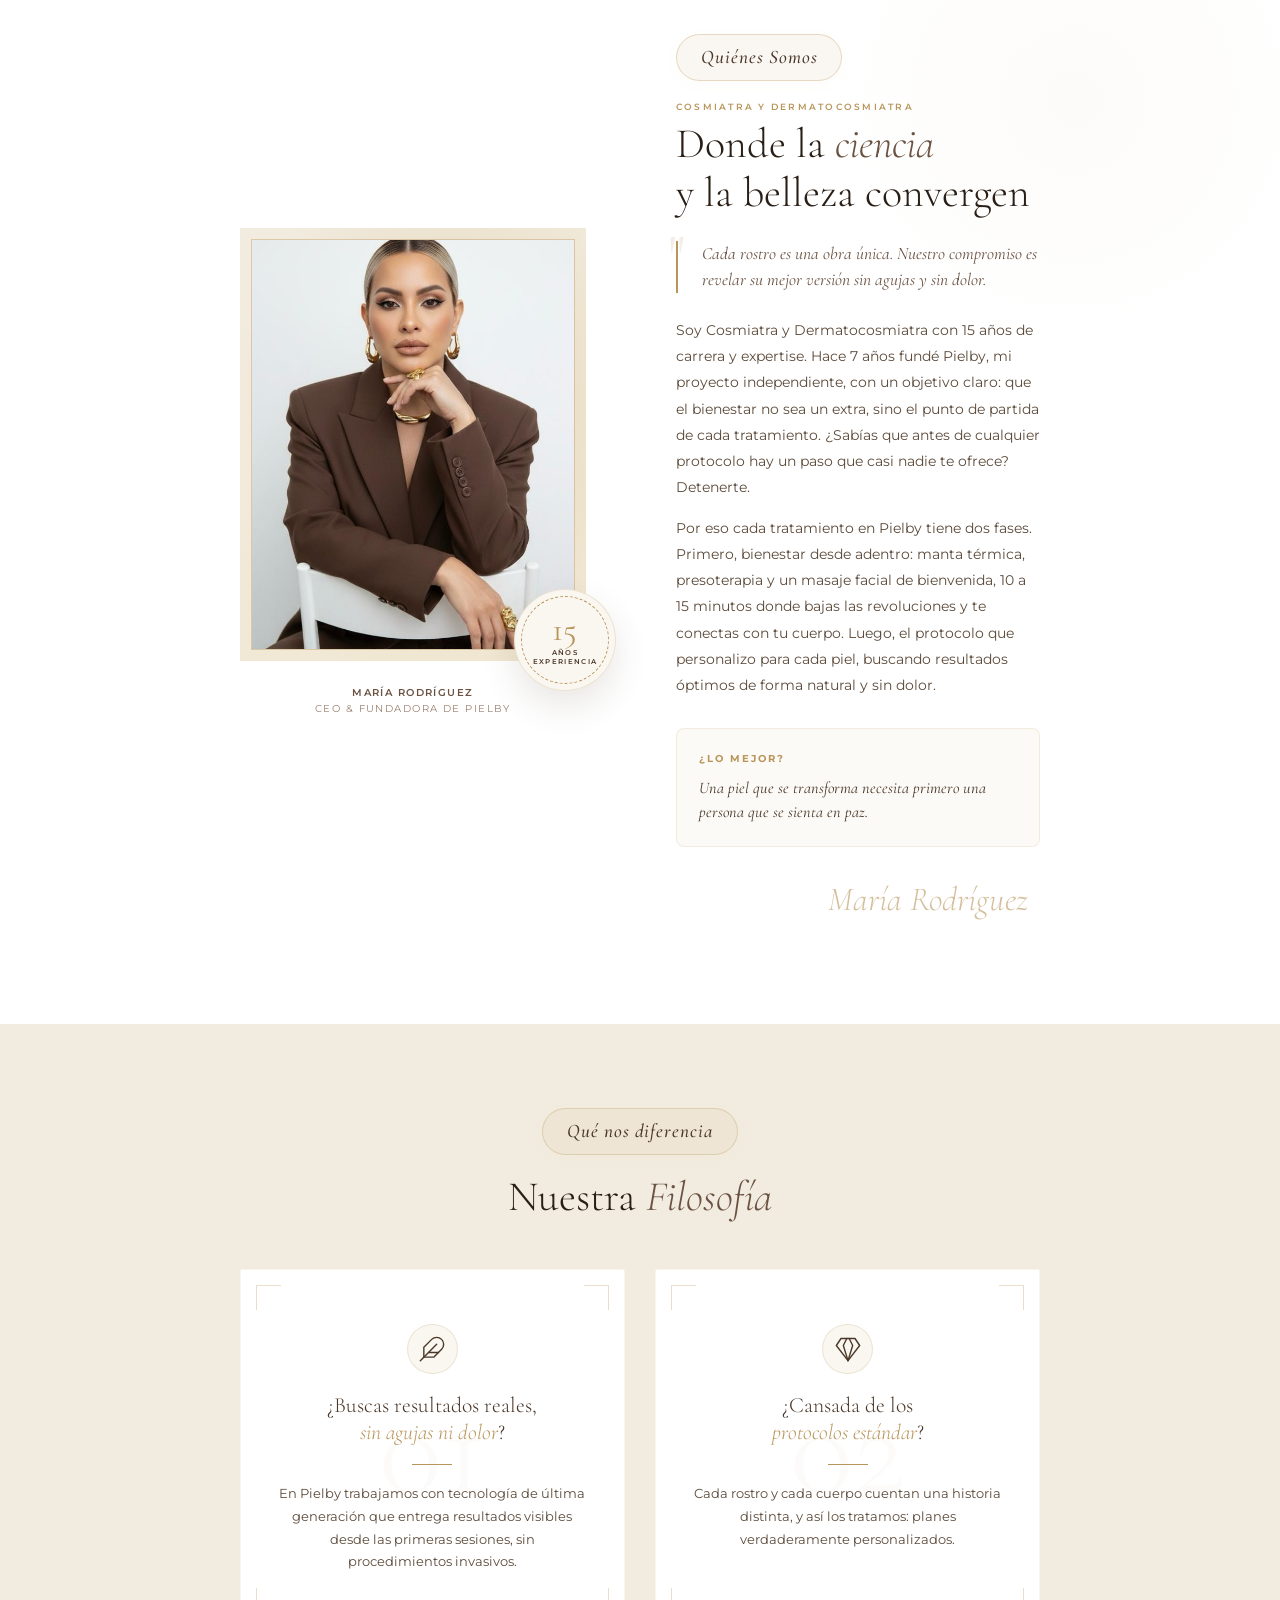
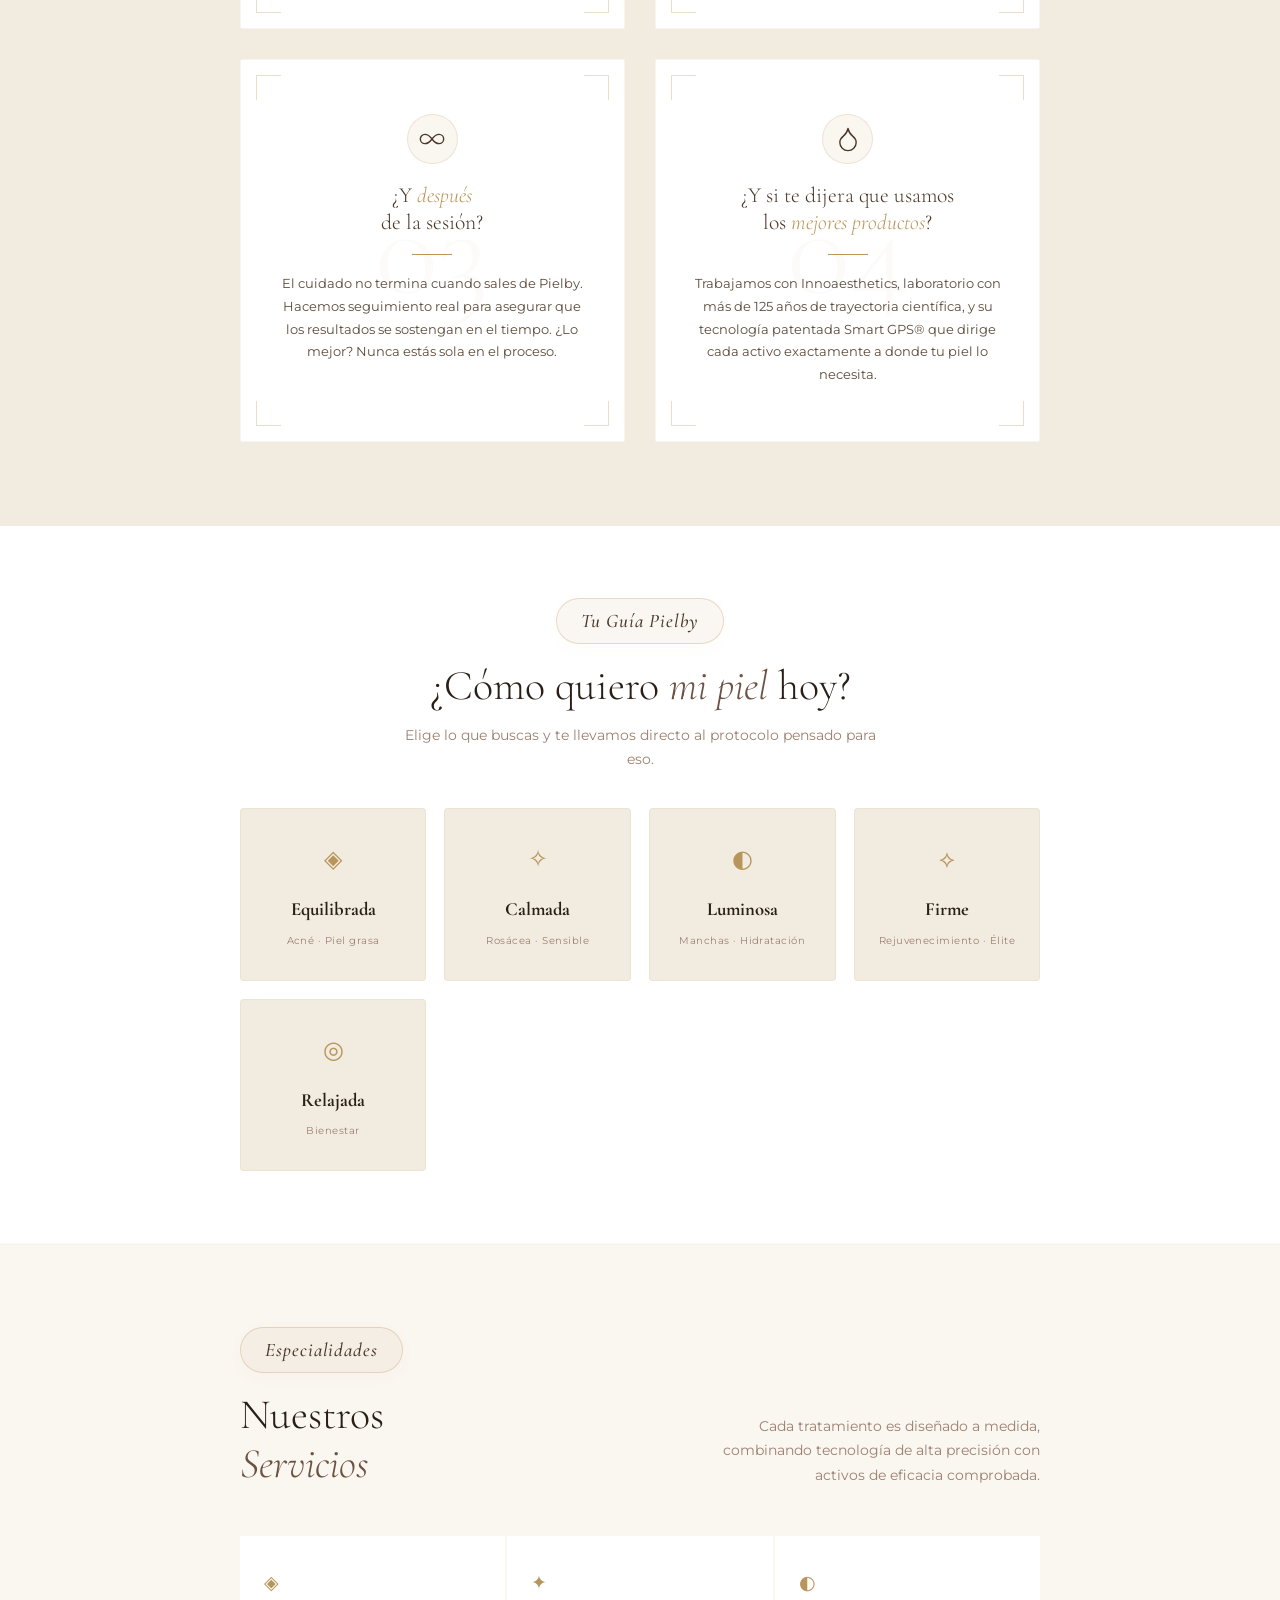
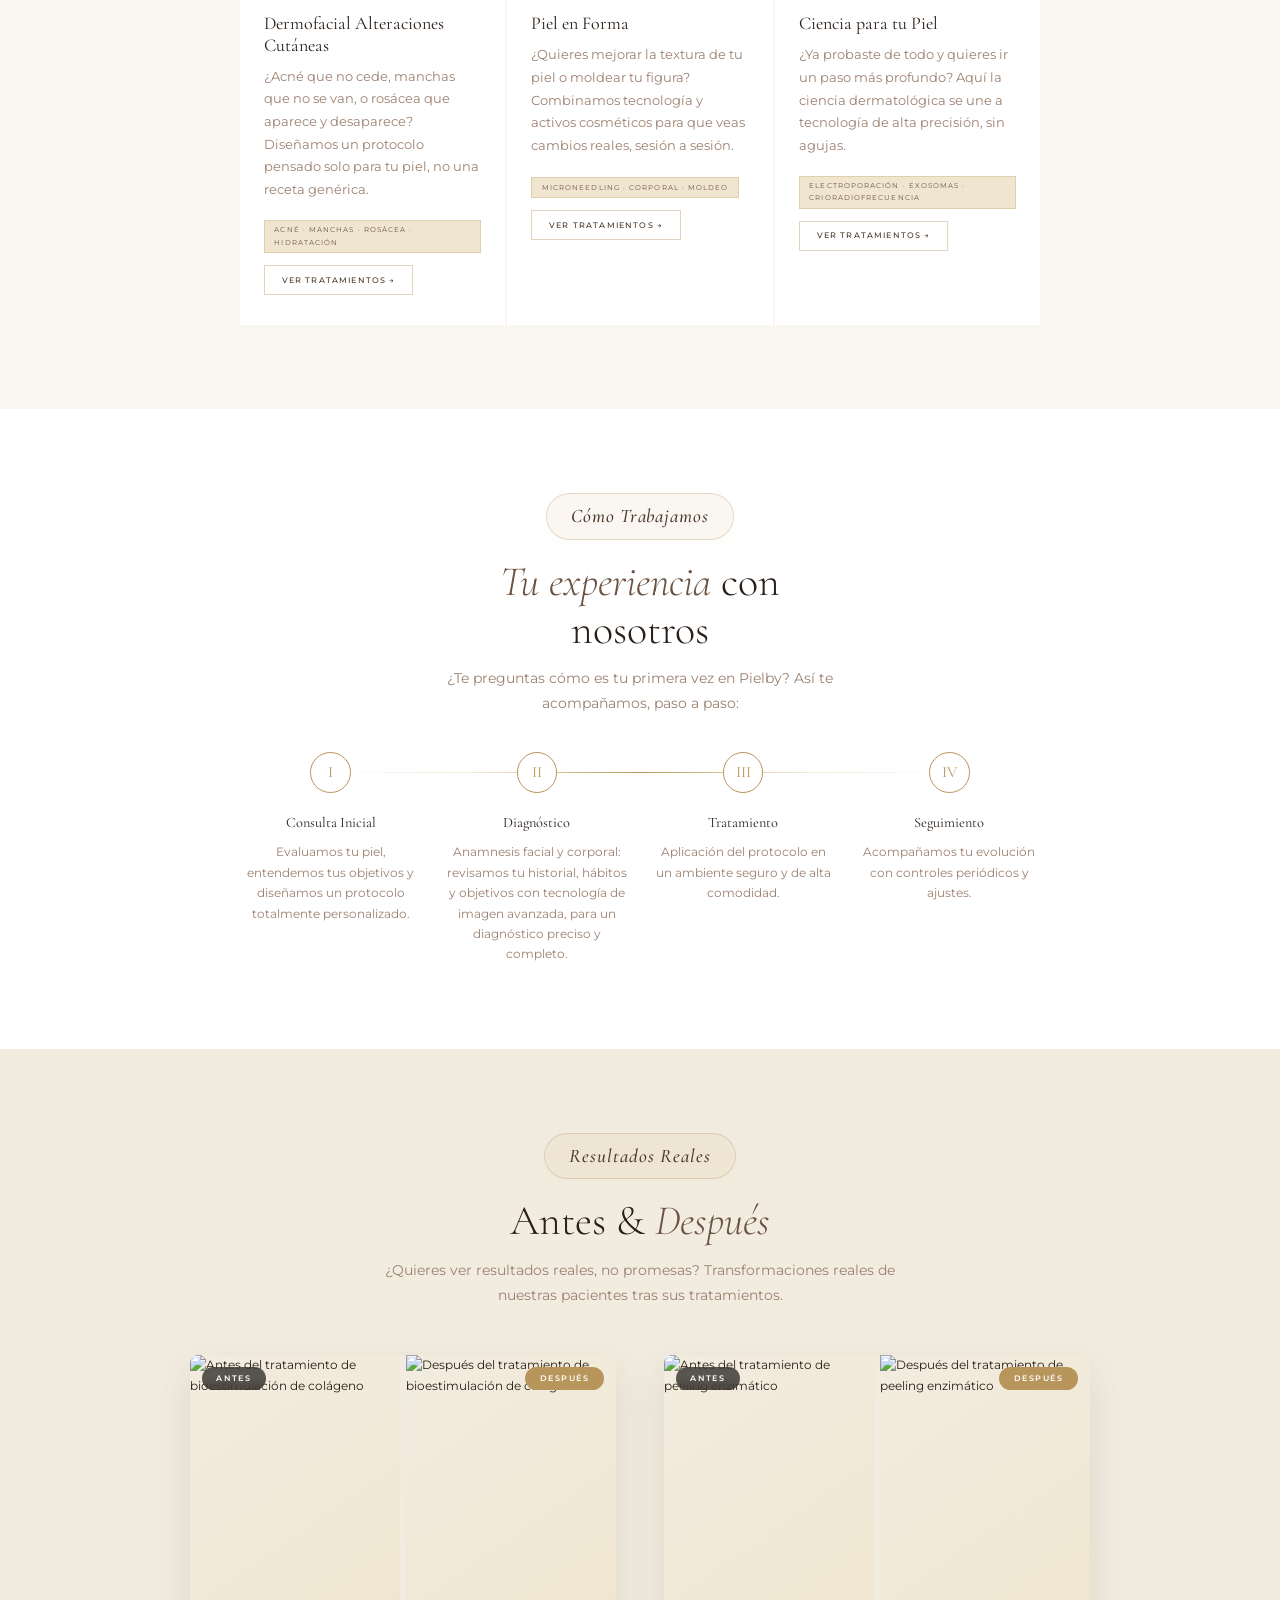
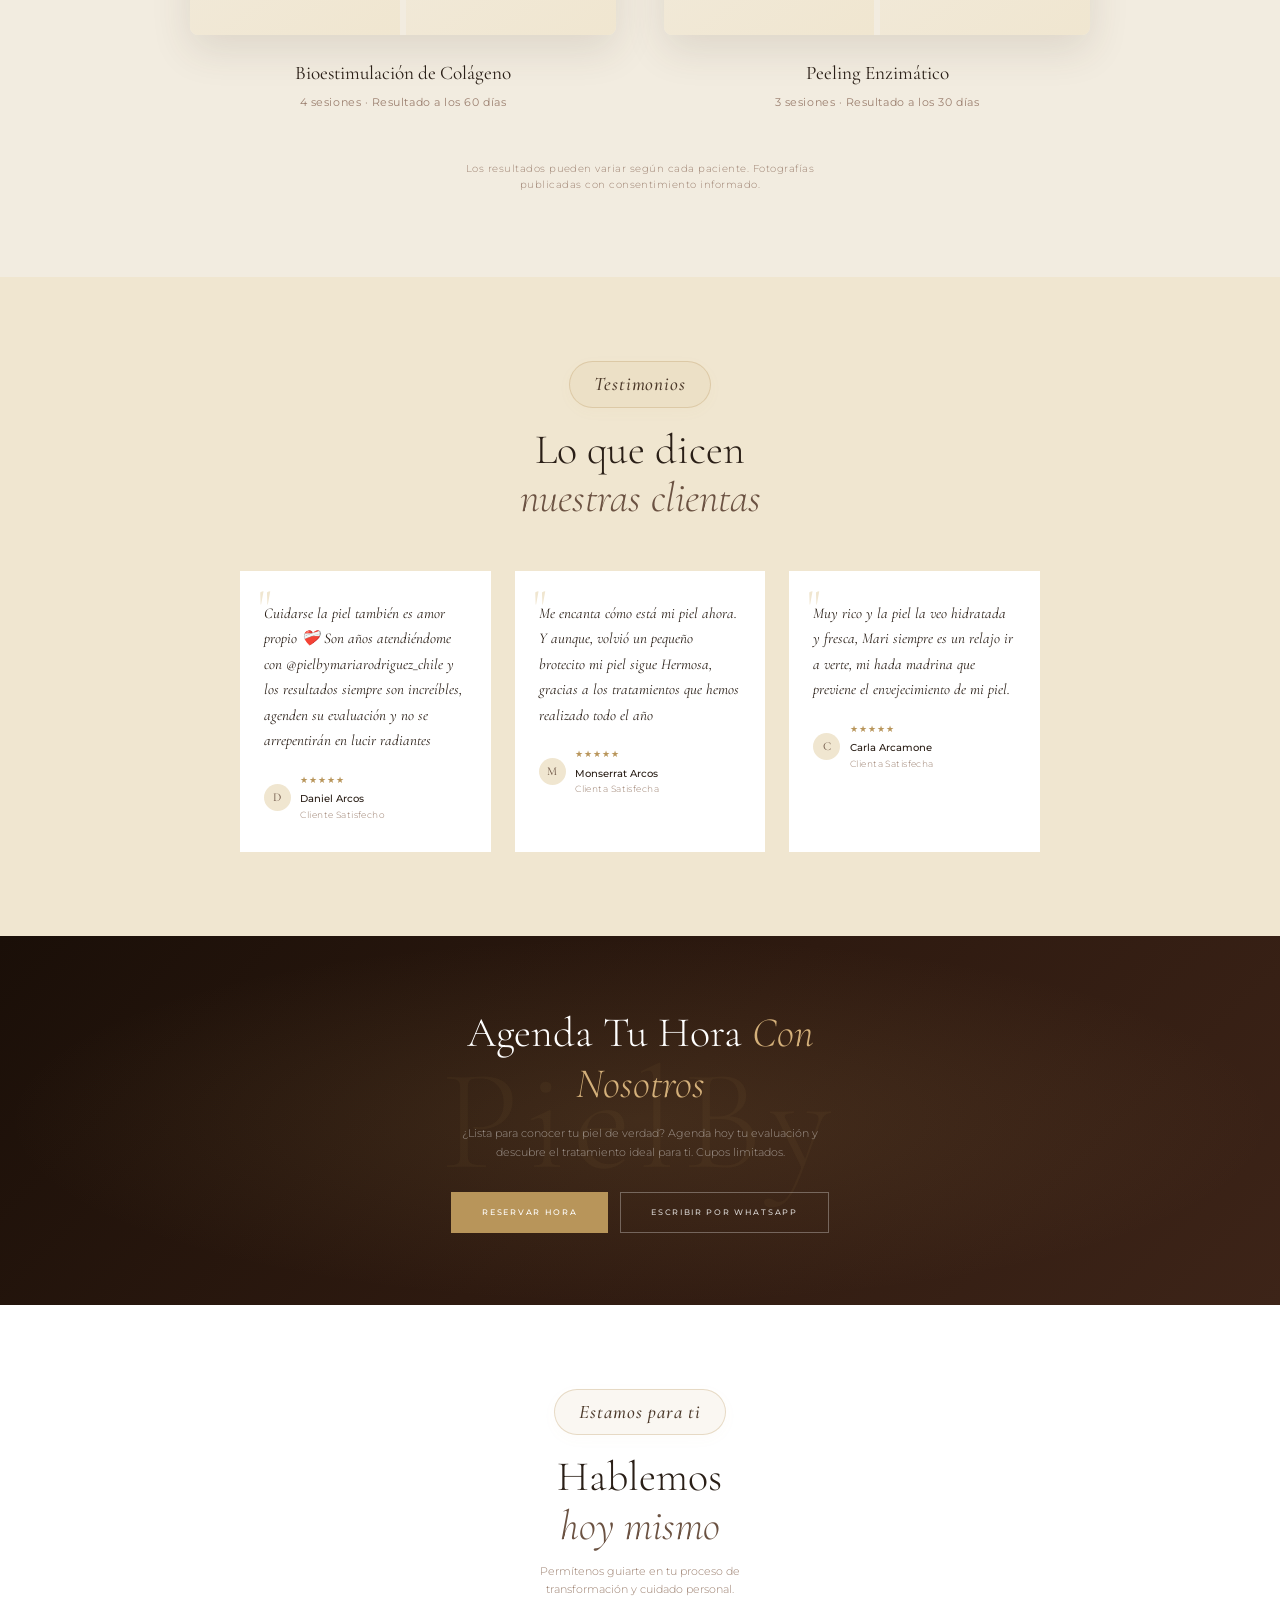
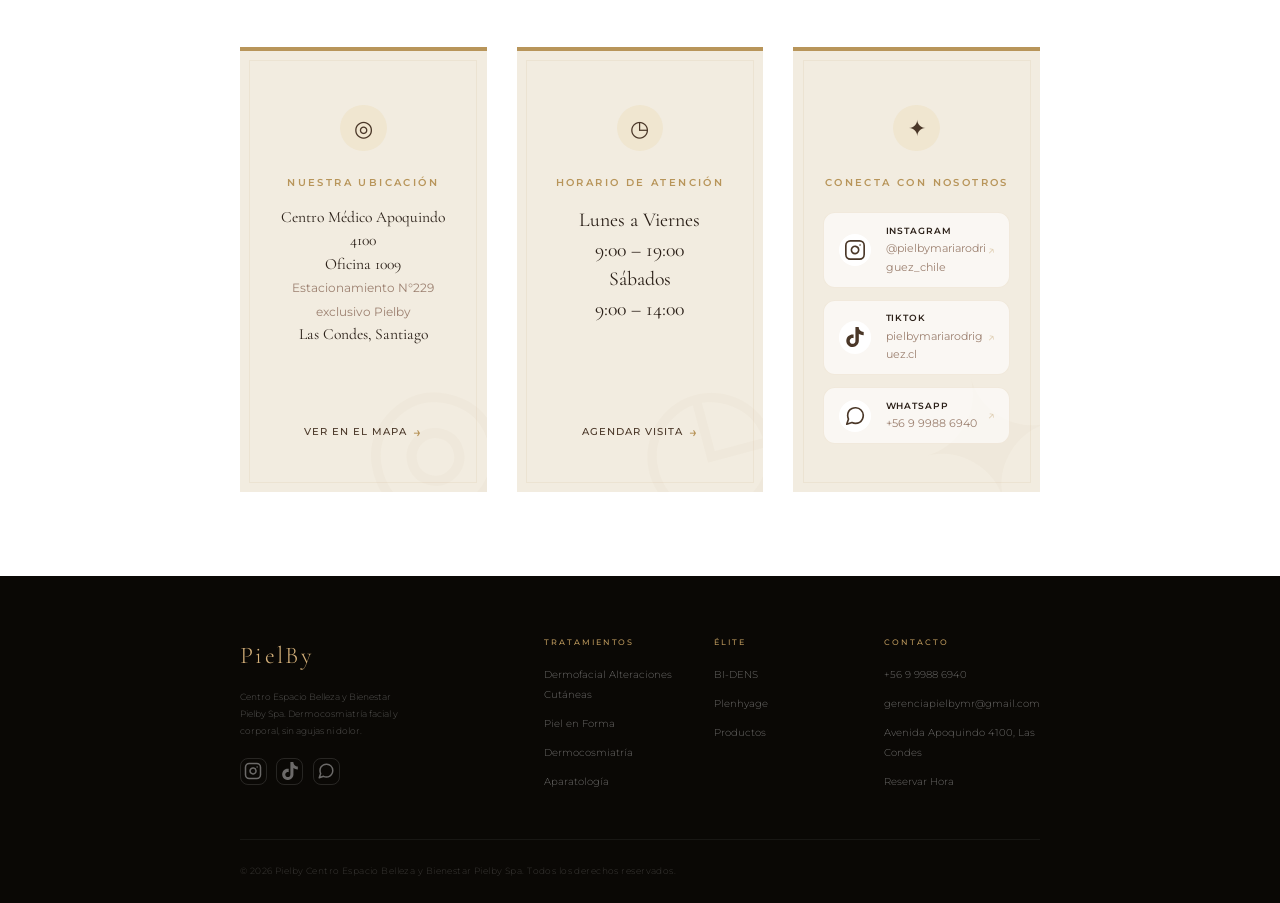
==== commit 82737f37: "cambios" ====
--- a/index.html
+++ b/index.html
@@ -3,7 +3,7 @@
 <head>
   <meta charset="UTF-8" />
   <meta name="viewport" content="width=device-width, initial-scale=1.0" />
-  <title>PielBy — Cosmetología & Dermatocosmiatría</title>
+  <title>PielBy— Cosmetología & Dermatocosmiatría</title>
   <link rel="preconnect" href="https://fonts.googleapis.com" />
   <link rel="preconnect" href="https://fonts.gstatic.com" crossorigin />
   <link href="https://fonts.googleapis.com/css2?family=Cormorant+Garamond:ital,wght@0,300;0,400;0,500;0,600;1,300;1,400&family=Montserrat:wght@300;400;500;600&display=swap" rel="stylesheet" />
